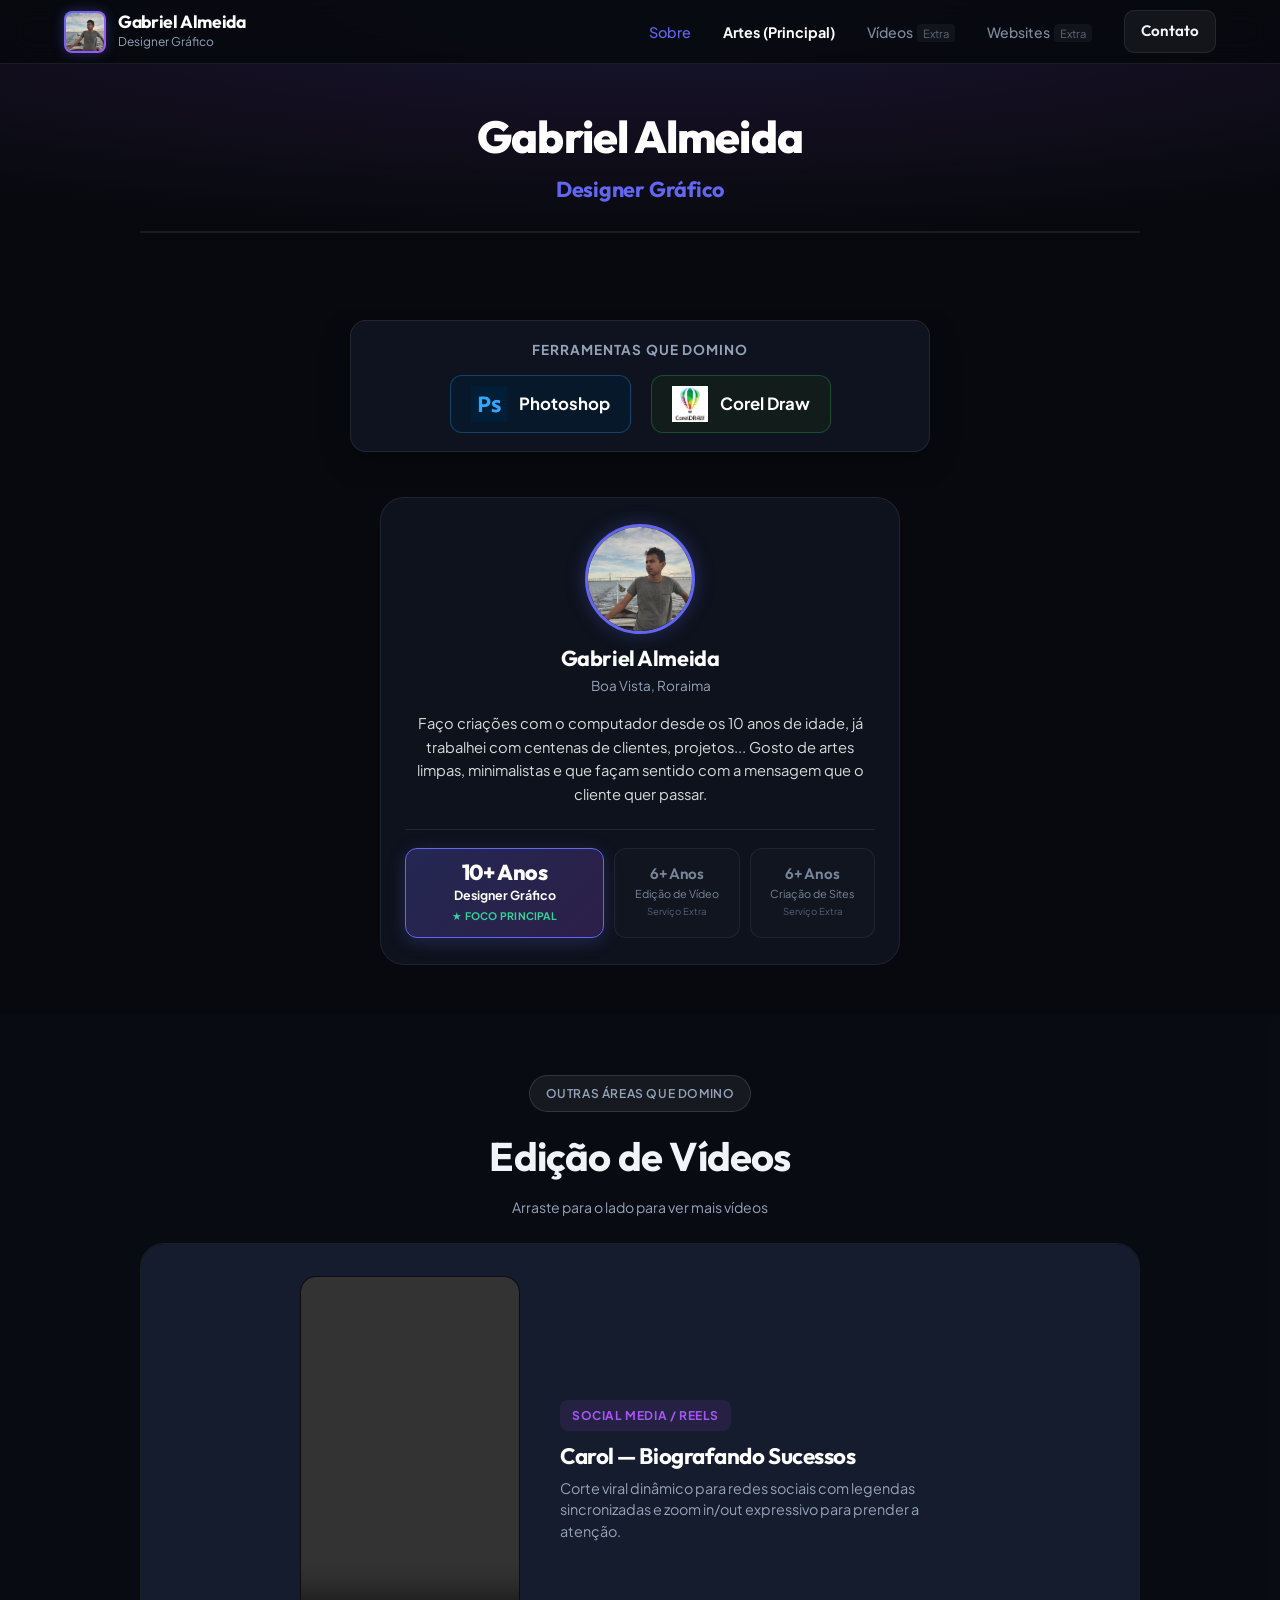
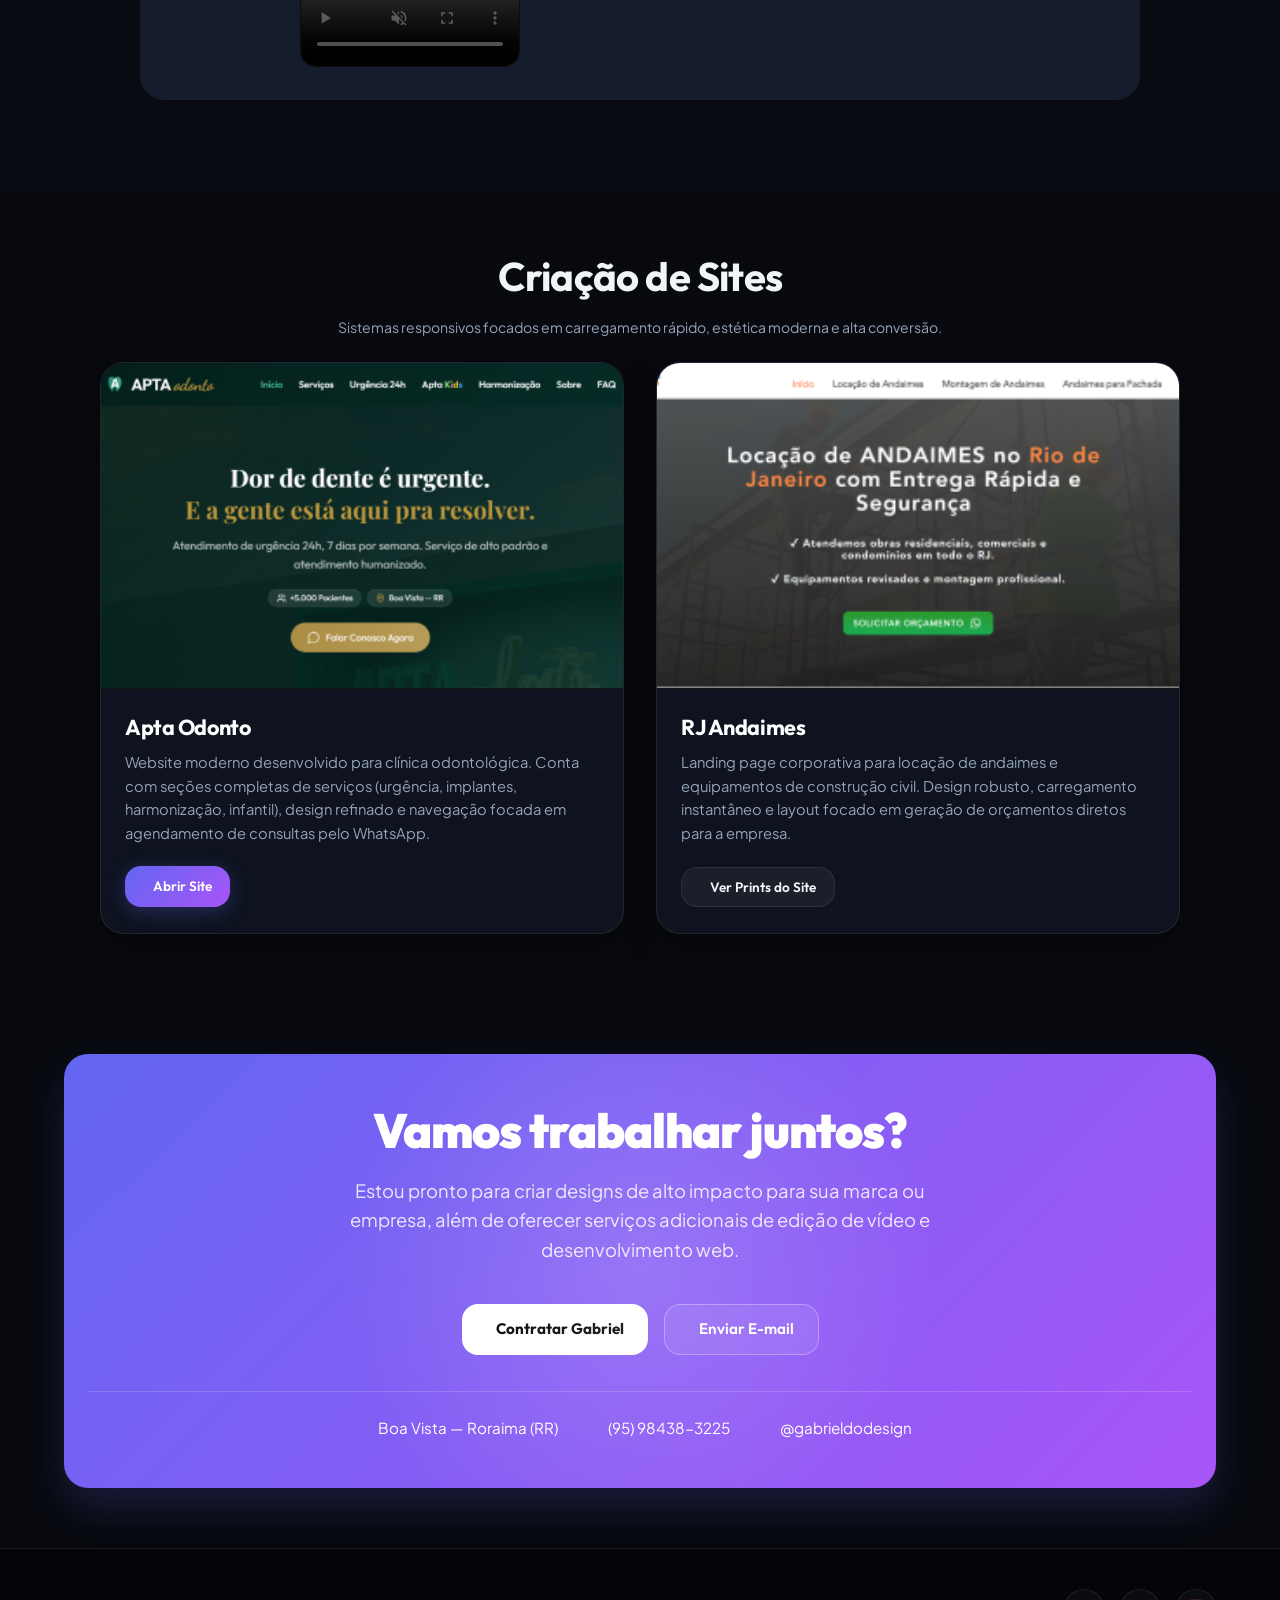
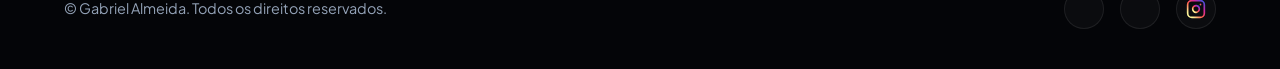
==== social-media/index.html @ 68446a7f "Atualizacao completa do portfolio Gabriel Almeida" ====
<!DOCTYPE html>
<html lang="pt-BR">

<head>
    <meta charset="UTF-8">
    <meta name="viewport" content="width=device-width, initial-scale=1.0, maximum-scale=5.0, user-scalable=yes">
    <title>Gabriel Almeida — Designer Gráfico | Vídeo & Web como serviços adicionais</title>

    <!-- Meta tags SEO -->
    <meta name="description"
        content="Portfólio de Gabriel Almeida — Especialista em Design Gráfico & Visual com mais de 10 anos de experiência. Criação de identidades visuais, logos, peças publicitárias e branding, além de serviços complementares em edição de vídeo e criação de sites.">

    <!-- Estilo Principal -->
    <link rel="stylesheet" href="style.css">

    <!-- Ícones Lucide -->
    <script src="https://unpkg.com/lucide@latest"></script>
</head>

<body>

    <!-- ==================== HEADER ==================== -->
    <header id="header">
        <div class="container nav-container">
            <a href="#" class="logo">
                <div class="logo-icon">
                    <img src="../gabriel_avatar.jpg" alt="Gabriel Almeida">
                </div>
                <div class="logo-text">
                    <h3>Gabriel Almeida</h3>
                    <p>Designer Gráfico</p>
                </div>
            </a>

            <ul class="nav-menu" id="navMenu">
                <li><a href="#inicio" class="nav-link active">Sobre</a></li>
                <li><a href="#design" class="nav-link" style="font-weight: 700; color: #fff;">Artes (Principal)</a></li>
                <li><a href="#videos" class="nav-link" style="opacity: 0.85; font-size: 0.88rem;">Vídeos <span
                            style="font-size: 0.7rem; opacity: 0.7; font-weight: 400; padding: 2px 6px; background: rgba(255,255,255,0.08); border-radius: 4px; margin-left: 2px;">Extra</span></a>
                </li>
                <li><a href="#web" class="nav-link" style="opacity: 0.85; font-size: 0.88rem;">Websites <span
                            style="font-size: 0.7rem; opacity: 0.7; font-weight: 400; padding: 2px 6px; background: rgba(255,255,255,0.08); border-radius: 4px; margin-left: 2px;">Extra</span></a>
                </li>
                <li><a href="#contato" class="btn btn-secondary"
                        style="padding: 8px 16px; border-radius: 10px;">Contato</a></li>
            </ul>

            <button class="mobile-toggle" id="mobileToggle" aria-label="Abrir Menu">
                <i data-lucide="menu"></i>
            </button>
        </div>
    </header>

    <!-- ==================== BLOCO COMBINADO: INTRO + ARTES COM DEGRADÊ CONTÍNUO ==================== -->
    <div class="hero-artes-combined">
        <!-- BLOCO 1: INTRO / SOBRE GABRIEL -->
        <section class="hero-intro" id="inicio" style="padding: 110px 0 15px;">
            <div class="container" style="max-width: 900px; text-align: center; margin: 0 auto;">
                <h1 class="hero-main-title">Gabriel Almeida</h1>
                <p class="hero-main-subtitle">
                    Designer Gráfico
                </p>
            </div>
        </section>

        <!-- BLOCO 2: DESIGNS (CARROSSEL DE ARTES) -->
        <section class="design-section" id="design" style="padding: 10px 0 45px; background: transparent;">
            <div class="container">
                <div class="carousel-outer">
                    <div class="carousel-viewport">
                        <div class="carousel-track" id="designTrack">

                            <!-- Cards gerados via JS dinamicamente no final para melhor organização -->

                        </div>
                    </div>

                    <div class="carousel-dots" id="designDots"></div>
                </div>
            </div>
        </section>
    </div>

    <!-- ==================== BLOCO FERRAMENTAS QUE DOMINO ==================== -->
    <section class="tools-section" style="padding: 10px 0 35px;">
        <div class="container">
            <div
                style="background: var(--bg-surface); border: 1px solid var(--border-color); border-radius: var(--radius-md); padding: 18px 24px; text-align: center; max-width: 580px; margin: 0 auto; box-shadow: 0 10px 30px rgba(0, 0, 0, 0.25);">
                <p
                    style="font-size: 0.85rem; text-transform: uppercase; letter-spacing: 0.08em; color: var(--text-muted); font-weight: 700; margin-bottom: 14px;">
                    Ferramentas que domino
                </p>
                <div style="display: flex; justify-content: center; align-items: center; gap: 20px; flex-wrap: wrap;">

                    <!-- Photoshop -->
                    <div
                        style="display: flex; align-items: center; gap: 12px; background: rgba(0, 30, 54, 0.5); border: 1px solid rgba(49, 168, 255, 0.3); border-radius: 12px; padding: 10px 20px;">
                        <img src="../imagens/photoshop.png" alt="Photoshop"
                            style="width: 36px; height: 36px; object-fit: contain;">
                        <span style="font-size: 1.05rem; color: #fff; font-weight: 700;">Photoshop</span>
                    </div>

                    <!-- Corel Draw -->
                    <div
                        style="display: flex; align-items: center; gap: 12px; background: rgba(21, 39, 24, 0.5); border: 1px solid rgba(34, 197, 94, 0.3); border-radius: 12px; padding: 10px 20px;">
                        <img src="../imagens/corel.png" alt="Corel Draw"
                            style="width: 36px; height: 36px; object-fit: contain;">
                        <span style="font-size: 1.05rem; color: #fff; font-weight: 700;">Corel Draw</span>
                    </div>

                </div>
            </div>
        </div>
    </section>

    <!-- ==================== BLOCO 3: FOTO MINHA + BADGES ==================== -->
    <section class="profile-card-section" style="padding: 10px 0 50px;">
        <div class="container" style="display: flex; justify-content: center;">
            <div class="hero-card" style="padding: 26px 24px; max-width: 520px; width: 100%; text-align: center;">
                <div class="hero-card-img"
                    style="width: 110px; height: 110px; border-radius: 50%; border: 3px solid var(--accent-primary); margin: 0 auto 12px; overflow: hidden; box-shadow: 0 0 20px rgba(99, 102, 241, 0.3);">
                    <img src="../gabriel_avatar.jpg" alt="Gabriel Almeida"
                        style="width: 100%; height: 100%; object-fit: cover;">
                </div>
                <h3 style="font-size: 1.35rem; margin-bottom: 2px; color: #fff;">Gabriel Almeida</h3>
                <p
                    style="font-size: 0.85rem; color: var(--text-muted); margin-bottom: 16px; display: inline-flex; align-items: center; justify-content: center; gap: 6px;">
                    <i data-lucide="map-pin" style="width: 15px; height: 15px; color: var(--accent-primary);"></i>
                    Boa Vista, Roraima
                </p>

                <p
                    style="font-size: 0.92rem; color: rgba(255, 255, 255, 0.85); line-height: 1.6; margin: 0 auto 22px; max-width: 450px; text-align: center;">
                    Faço criações com o computador desde os 10 anos de idade, já trabalhei com centenas de clientes,
                    projetos... Gosto de artes limpas, minimalistas e que façam sentido com a mensagem que o cliente
                    quer passar.
                </p>

                <!-- Cards de estatísticas com hierarquia clara -->
                <div class="hero-stats"
                    style="padding-top: 18px; border-top: 1px solid var(--border-color); display: grid; grid-template-columns: 1.35fr 0.85fr 0.85fr; gap: 10px; align-items: stretch; text-align: center;">
                    <!-- Card 1: Destaque Principal -->
                    <div class="stat-item stat-featured"
                        style="background: linear-gradient(135deg, rgba(99, 102, 241, 0.25) 0%, rgba(168, 85, 247, 0.2) 100%); border: 1.5px solid var(--accent-primary); border-radius: 12px; padding: 12px 6px; box-shadow: 0 4px 18px rgba(99, 102, 241, 0.25); display: flex; flex-direction: column; justify-content: center;">
                        <h4 style="font-size: 1.35rem; color: #fff; font-weight: 800; line-height: 1.1;">10+ Anos</h4>
                        <p style="font-size: 0.78rem; color: #fff; font-weight: 700; margin: 2px 0;">Designer Gráfico
                        </p>
                        <span style="font-size: 0.65rem; color: #34d399; font-weight: 700; letter-spacing: 0.02em;">★
                            FOCO PRINCIPAL</span>
                    </div>

                    <!-- Card 2: Secundário / Extra -->
                    <div class="stat-item"
                        style="background: rgba(255, 255, 255, 0.02); border: 1px solid var(--border-color); border-radius: 12px; padding: 10px 4px; opacity: 0.8; display: flex; flex-direction: column; justify-content: center;">
                        <h4 style="font-size: 0.95rem; color: var(--text-muted); font-weight: 600; line-height: 1.1;">6+
                            Anos</h4>
                        <p style="font-size: 0.68rem; color: var(--text-muted); margin: 2px 0;">Edição de Vídeo</p>
                        <span style="font-size: 0.6rem; color: var(--text-dark); display: block;">Serviço Extra</span>
                    </div>

                    <!-- Card 3: Secundário / Extra -->
                    <div class="stat-item"
                        style="background: rgba(255, 255, 255, 0.02); border: 1px solid var(--border-color); border-radius: 12px; padding: 10px 4px; opacity: 0.8; display: flex; flex-direction: column; justify-content: center;">
                        <h4 style="font-size: 0.95rem; color: var(--text-muted); font-weight: 600; line-height: 1.1;">6+
                            Anos</h4>
                        <p style="font-size: 0.68rem; color: var(--text-muted); margin: 2px 0;">Criação de Sites</p>
                        <span style="font-size: 0.6rem; color: var(--text-dark); display: block;">Serviço Extra</span>
                    </div>
                </div>
            </div>
        </div>
    </section>

    <!-- ==================== PORTFOLIO: VIDEOS ==================== -->
    <section class="videos-section" id="videos">
        <div class="container">
            <div class="section-header" style="margin-bottom: 24px;">
                <div class="badge"
                    style="background: rgba(255,255,255,0.06); color: var(--text-muted); border-color: rgba(255,255,255,0.12);">
                    Outras áreas que domino
                </div>
                <h2>Edição de Vídeos</h2>
                <p style="font-size: 0.88rem; color: var(--text-muted);">
                    Arraste para o lado para ver mais vídeos
                </p>
            </div>

            <div class="carousel-outer">
                <div class="carousel-viewport">
                    <div class="carousel-track" id="videoTrack">

                        <!-- Slide 1 -->
                        <div class="video-slide">
                            <div class="video-wrapper portrait">
                                <video src="../videos/biografandosucessos Carol.mp4" controls preload="metadata" muted
                                    playsinline></video>
                            </div>
                            <div class="video-info-panel">
                                <span class="video-tag">Social Media / Reels</span>
                                <h3>Carol — Biografando Sucessos</h3>
                                <p>Corte viral dinâmico para redes sociais com legendas sincronizadas e zoom in/out
                                    expressivo para prender a atenção.</p>
                            </div>
                        </div>

                        <!-- Slide 2 -->
                        <div class="video-slide">
                            <div class="video-wrapper portrait">
                                <video src="../videos/Comunidade Violao Depois dos 40.mp4" controls preload="none"
                                    muted playsinline></video>
                            </div>
                            <div class="video-info-panel">
                                <span class="video-tag">Comunidade / Reels</span>
                                <h3>Comunidade Violão Depois dos 40</h3>
                                <p>A edição aqui é focada na mensagem direta sem enrolação, tela dividida com foco que
                                    tem a ver com o tema, legenda para prender a atenção (aliás, essa é a minha
                                    comunidade de violão!).</p>
                            </div>
                        </div>

                        <!-- Slide 3 -->
                        <div class="video-slide">
                            <div class="video-wrapper portrait">
                                <video src="../videos/Zen Shiasu.mp4" controls preload="none" muted
                                    playsinline></video>
                            </div>
                            <div class="video-info-panel">
                                <span class="video-tag">Comercial / Saúde</span>
                                <h3>Zen Shiatsu</h3>
                                <p>Edição elegante e fluida que transmite paz e profissionalismo, com color grading
                                    sutil e trilha sonora relaxante perfeitamente sincronizada.</p>
                            </div>
                        </div>

                        <!-- Slide 4 -->
                        <div class="video-slide">
                            <div class="video-wrapper portrait">
                                <video src="../videos/VD 40.mp4" controls preload="none" muted playsinline></video>
                            </div>
                            <div class="video-info-panel">
                                <span class="video-tag">Marketing / Anúncio</span>
                                <h3>VD 40 — Anúncio</h3>
                                <p>Vídeo de anúncio de produto, inserções de imagens de apoio, motion e roteiro adaptado
                                    para público-alvo específico</p>
                            </div>
                        </div>

                        <!-- Slide 5 -->
                        <div class="video-slide">
                            <div class="video-wrapper portrait">
                                <video src="../videos/biografandosucessos 2 Enuzia.mp4" controls preload="none" muted
                                    playsinline></video>
                            </div>
                            <div class="video-info-panel">
                                <span class="video-tag">Redes Sociais</span>
                                <h3>Enuzia — Biografando Sucessos</h3>
                                <p>Criação de ganchos iniciais fortes (hooks), legendas e efeitos sonoros para maior
                                    retenção.</p>
                            </div>
                        </div>

                        <!-- Slide 6 -->
                        <div class="video-slide">
                            <div class="video-wrapper">
                                <video src="../videos/App Cursa Vídeo.mp4" controls preload="none" muted
                                    playsinline></video>
                            </div>
                            <div class="video-info-panel">
                                <span class="video-tag">Tecnologia / App</span>
                                <h3>App Cursa</h3>
                                <p>Vídeo de demonstração de app no formato 16:9, com simulações de uso reais na tela,
                                    cortes focados nos benefícios do produto e ritmo educacional animado.</p>
                            </div>
                        </div>

                        <!-- Slide 7 (Formato vertical "em pé") -->
                        <div class="video-slide">
                            <div class="video-wrapper portrait">
                                <video src="../videos/Corretora no Texas.mp4" controls preload="none" muted
                                    playsinline></video>
                            </div>
                            <div class="video-info-panel">
                                <span class="video-tag">Institucional / Imobiliário</span>
                                <h3>Corretora no Texas</h3>
                                <p>Vídeo comercial em formato vertical para redes sociais e captação de clientes no
                                    setor imobiliário internacional.</p>
                            </div>
                        </div>

                        <!-- Slide 8 (Vídeo Embedado do YouTube) -->
                        <div class="video-slide">
                            <div class="video-wrapper"
                                style="border-radius: var(--radius-md); overflow: hidden; background: #000;">
                                <iframe width="100%" height="100%"
                                    src="https://www.youtube.com/embed/pal9KxZllgM?start=14"
                                    title="Vídeo do Portfólio — YouTube" frameborder="0"
                                    allow="accelerometer; autoplay; clipboard-write; encrypted-media; gyroscope; picture-in-picture; web-share"
                                    allowfullscreen
                                    style="border:none; width:100%; height:100%; display:block;"></iframe>
                            </div>
                            <div class="video-info-panel">
                                <span class="video-tag"
                                    style="background: rgba(239, 68, 68, 0.15); color: #ef4444;">YouTube / Produção
                                    Audiovisual</span>
                                <h3>Vídeo Institucional / Comercial</h3>
                                <p>Produção e edição em formato 16:9 para YouTube, com cortes ritmados, tratamento de
                                    áudio e elementos gráficos integrados.</p>
                            </div>
                        </div>

                    </div>
                </div>

                <div class="carousel-dots" id="videoDots"></div>
            </div>
        </div>
    </section>

    <!-- ==================== PORTFOLIO: WEBSITES (SERVIÇO COMPLEMENTAR) ==================== -->
    <section class="web-section" id="web">
        <div class="container">
            <div class="section-header" style="margin-bottom: 24px;">
                <h2>Criação de Sites</h2>
                <p style="font-size: 0.88rem; color: var(--text-muted);">
                    Sistemas responsivos focados em carregamento rápido, estética moderna e alta conversão.
                </p>
            </div>

            <div class="web-grid">
                <!-- Apta Odonto -->
                <div class="web-card">
                    <div class="web-thumb">
                        <img src="../imagens/a.png" alt="Website Apta Odonto">
                    </div>
                    <div class="web-info">
                        <h3>Apta Odonto</h3>
                        <p>Website moderno desenvolvido para clínica odontológica. Conta com seções completas de
                            serviços (urgência, implantes, harmonização, infantil), design refinado e navegação focada
                            em agendamento de consultas pelo WhatsApp.</p>
                        <div class="web-actions">
                            <a href="../site apta odonto/index.html" class="btn btn-primary" target="_blank"
                                style="padding: 10px 18px; font-size: 0.85rem;">
                                <i data-lucide="external-link"></i> Abrir Site
                            </a>
                        </div>
                    </div>
                </div>

                <!-- RJ Andaimes -->
                <div class="web-card">
                    <div class="web-thumb">
                        <img src="../imagens/rj.png" alt="Website RJ Andaimes">
                    </div>
                    <div class="web-info">
                        <h3>RJ Andaimes</h3>
                        <p>Landing page corporativa para locação de andaimes e equipamentos de construção civil. Design
                            robusto, carregamento instantâneo e layout focado em geração de orçamentos diretos para a
                            empresa.</p>
                        <div class="web-actions">
                            <button class="btn btn-secondary" onclick="openRjLightbox()"
                                style="padding: 10px 18px; font-size: 0.85rem;">
                                <i data-lucide="image"></i> Ver Prints do Site
                            </button>
                        </div>
                    </div>
                </div>
            </div>
        </div>
    </section>

    <!-- ==================== CONTACT ==================== -->
    <section class="contact" id="contato">
        <div class="container">
            <div class="contact-card">
                <div class="contact-glow"></div>
                <h2>Vamos trabalhar juntos?</h2>
                <p>Estou pronto para criar designs de alto impacto para sua marca ou empresa, além de oferecer serviços
                    adicionais de edição de vídeo e desenvolvimento web.</p>

                <div class="contact-actions">
                    <a href="https://wa.me/5595984383225?text=Olá%20Gabriel,%20vi%20seu%20portfólio%20e%20gostaria%20de%20um%20orçamento."
                        target="_blank" class="btn btn-white btn-whatsapp" style="padding: 12px 24px;">
                        <i data-lucide="send"></i> Contratar Gabriel
                    </a>
                    <a href="mailto:suportegabriel7@gmail.com" class="btn btn-outline-white"
                        style="padding: 12px 24px;">
                        <i data-lucide="mail"></i> Enviar E-mail
                    </a>
                </div>

                <div class="contact-details" style="margin-top: 36px; padding-top: 24px;">
                    <div class="contact-detail-item">
                        <i data-lucide="map-pin"></i> Boa Vista — Roraima (RR)
                    </div>
                    <div class="contact-detail-item">
                        <i data-lucide="phone-call"></i> (95) 98438-3225
                    </div>
                    <div class="contact-detail-item">
                        <i data-lucide="instagram"></i> @gabrieldodesign
                    </div>
                </div>
            </div>
        </div>
    </section>

    <!-- ==================== FOOTER ==================== -->
    <footer>
        <div class="container footer-container">
            <p>&copy; <span id="year"></span> Gabriel Almeida. Todos os direitos reservados.</p>
            <div class="footer-socials">
                <a href="https://wa.me/5595984383225" target="_blank" aria-label="WhatsApp"><i
                        data-lucide="phone"></i></a>
                <a href="mailto:suportegabriel7@gmail.com" aria-label="E-mail"><i data-lucide="mail"></i></a>
                <a href="https://instagram.com/gabrieldodesign" target="_blank" aria-label="Instagram"
                    class="footer-social-ig" title="Instagram @gabrieldodesign">
                    <svg width="20" height="20" viewBox="0 0 24 24" fill="none" xmlns="http://www.w3.org/2000/svg">
                        <defs>
                            <linearGradient id="igFooterGrad" x1="0%" y1="100%" x2="100%" y2="0%">
                                <stop offset="0%" stop-color="#fdf497" />
                                <stop offset="15%" stop-color="#fdf497" />
                                <stop offset="45%" stop-color="#fd5949" />
                                <stop offset="70%" stop-color="#d6249f" />
                                <stop offset="100%" stop-color="#285AEB" />
                            </linearGradient>
                        </defs>
                        <rect x="2" y="2" width="20" height="20" rx="5" ry="5" stroke="url(#igFooterGrad)"
                            stroke-width="2" stroke-linecap="round" stroke-linejoin="round" />
                        <path d="M16 11.37A4 4 0 1 1 12.63 8 4 4 0 0 1 16 11.37z" stroke="url(#igFooterGrad)"
                            stroke-width="2" stroke-linecap="round" stroke-linejoin="round" />
                        <circle cx="17.5" cy="6.5" r="1" fill="url(#igFooterGrad)" />
                    </svg>
                </a>
            </div>
        </div>
    </footer>

    <!-- ==================== LIGHTBOX / MODALS ==================== -->

    <!-- Lightbox de Design Gráfico & Prints de Sites -->
    <div class="modal-overlay" id="designLightbox">
        <button class="modal-close-btn" onclick="closeLightbox()"><i data-lucide="x"></i></button>
        <div class="lightbox-main-container">
            <div class="lightbox-view-area" id="lightboxViewArea">
                <div class="lightbox-image-wrapper" id="lightboxImageWrapper">
                    <img src="" id="lightboxImg" alt="Design ampliado">
                </div>
            </div>

            <div class="lightbox-meta">
                <h3 id="lightboxTitle">Título</h3>
                <p class="lightbox-desc" id="lightboxDesc">Descrição do projeto</p>
            </div>

            <!-- Bolinhas indicadoras no Lightbox (abaixo do bloco explicativo) -->
            <div class="carousel-dots lightbox-dots" id="lightboxDots" style="margin-top: 14px; min-height: 10px;">
            </div>
        </div>
    </div>

    <!-- ==================== SCRIPTS ==================== -->
    <script>
        // Projetos de Design Gráfico Agrupados (Reordenados conforme solicitação)
        const projects = [
            // 1. LOGOS NO INÍCIO
            {
                title: "Criação de Logotipo — Aura Divina",
                tag: "Branding / Logotipos",
                desc: "Logo minimalista desenhado com formas suaves de borboleta e tipografia refinada para e-commerce de moda feminina.",
                images: ["../imagens/2026-03-12_21-05-10_UTC.jpg"]
            },
            {
                title: "Criação de Logotipo — MR Formaturas",
                tag: "Branding / Logotipos",
                desc: "Identidade visual corporativa elegante combinando elementos dourados, chapéu de formatura e louros da vitória.",
                images: ["../imagens/2026-03-12_20-32-26_UTC.jpg"]
            },
            {
                title: "Criação de Logotipo — Doce Açaí",
                tag: "Branding / Logotipos",
                desc: "Design divertido de logotipo criado para uma gelateria gourmet com traços coloridos e visual atraente.",
                images: ["../imagens/2026-02-28_21-00-31_UTC.jpg"]
            },
            {
                title: "Identidade Visual — Aluno Ouro 2025",
                tag: "Branding / Eventos",
                desc: "Marca oficial e selo tridimensional dourado desenvolvidos para premiação escolar anual.",
                images: ["../imagens/2026-02-28_20-59-21_UTC.jpg"]
            },

            // 2. CAMPANHA CARROSSEL COMO SEGUNDO
            {
                title: "Campanha de Carrossel — Regina 300",
                tag: "Marketing Político / Feed",
                desc: "Design de carrossel informativo criado para redes sociais na campanha para o Senado da candidata Regina 300.",
                images: [
                    "../imagens/2026-08-17_13-21-26_UTC_10.jpg",
                    "../imagens/2026-08-17_13-21-26_UTC_3.jpg",
                    "../imagens/2026-08-17_13-21-26_UTC_7.jpg"
                ]
            },

            // 3. DIVULGAÇÃO DO PODCAST
            {
                title: "Divulgação de Podcast — Roberta Acioly",
                tag: "Marketing Político / Story",
                desc: "Design de Story em formato vertical (9:16) desenvolvido para a divulgação do Podcast Orgulho de ser UERR com a participação da senadora Roberta Acioly.",
                images: ["../imagens/capa podcast UERR story  (4).png"]
            },

            // 4. CAPAS REELS
            {
                title: "Identidade de Conteúdo — Reels Cecília",
                tag: "Social Media / Reels",
                desc: "Coleção de capas minimalistas e refinadas para vídeos de Reels da Cecília, apresentando alta consistência visual, tipografia expressiva e contraste tonal.",
                images: [
                    "../imagens/[2] Capas Cecília Reels [GABRIEL].png",
                    "../imagens/[2] Capas Cecília Reels [GABRIEL] (1).png",
                    "../imagens/[2] Capas Cecília Reels [GABRIEL] (2).png",
                    "../imagens/[2] Capas Cecília Reels [GABRIEL] (6).png",
                    "../imagens/[2] Capas Cecília Reels [GABRIEL] (7).png",
                    "../imagens/capa cec 4.png",
                    "../imagens/capa cec 6.png",
                    "../imagens/capa cec 11.png"
                ]
            },

            // DEMAIS PROJETOS
            {
                title: "Figurinhas de WhatsApp — Regina 300",
                tag: "Marketing Político / WhatsApp",
                desc: "Conjunto de figurinhas (stickers) personalizadas e expressivas criadas para compartilhamento viral em grupos de WhatsApp na campanha para o Senado.",
                images: ["../imagens/1.png"]
            },
            {
                title: "Campanha Conceitual — Roberta Acioly",
                tag: "Marketing Político / Feed",
                desc: "Post institucional para feed de redes sociais ('Minha missão é cuidar das pessoas') criado para a campanha da parlamentar Roberta Acioly.",
                images: ["../imagens/sofa6 copy.png"]
            },
            {
                title: "Mega Banner Eleitoral — Roberta Acioly",
                tag: "Marketing Político / OOH",
                desc: "Design de banner impresso de grande formato para campanhas eleitorais urbanas com foco em alta definição e legibilidade.",
                images: ["../imagens/mega banner copy.png"]
            },
            {
                title: "Retoque de Retratos e Tratamento de Pele",
                tag: "Photoshop / Pós-Produção",
                desc: "Trabalho detalhado de tratamento de imagem, luz, remoção de imperfeições da pele e pós-produção avançada em retratos corporativos no Photoshop.",
                images: [
                    "../imagens/2026-08-27_15-47-47_UTC.jpg",
                    "../imagens/2026-08-08_20-27-50_UTC.jpg",
                    "../imagens/2026-03-12_21-07-33_UTC_1.jpg",
                    "../imagens/2026-03-12_21-07-33_UTC_2.jpg"
                ]
            },
            {
                title: "Mockups de Estampas — VA Camiseteria",
                tag: "Modelagem / Vestuário",
                desc: "Apresentação e simulação tridimensional realista de designs de camisetas prontas para produção física.",
                images: ["../imagens/2026-02-28_20-58-09_UTC.jpg"]
            },
            {
                title: "Capa de Carrossel de Instagram — Jaque Torres",
                tag: "Social Media / Infoprodutos",
                desc: "Design promocional e capa conceitual para carrossel de dicas de vendas de roupas online.",
                images: ["../imagens/2026-02-28_20-13-40_UTC.jpg"]
            }
        ];

        // Inicializar Ícones Lucide
        lucide.createIcons();

        // Ano dinâmico no footer
        document.getElementById('year').textContent = new Date().getFullYear();

        // Rolagem do Header e links ativos
        window.addEventListener('scroll', () => {
            const header = document.getElementById('header');
            if (window.scrollY > 50) {
                header.classList.add('scrolled');
            } else {
                header.classList.remove('scrolled');
            }

            const sections = document.querySelectorAll('section');
            const navLinks = document.querySelectorAll('.nav-link');
            let currentActive = 'inicio';

            sections.forEach(sec => {
                const top = sec.offsetTop - 100;
                const height = sec.offsetHeight;
                if (window.scrollY >= top && window.scrollY < top + height) {
                    currentActive = sec.getAttribute('id');
                }
            });

            navLinks.forEach(link => {
                link.classList.remove('active');
                if (link.getAttribute('href') === `#${currentActive}`) {
                    link.classList.add('active');
                }
            });
        });

        // Menu de Navegação Mobile
        const mobileToggle = document.getElementById('mobileToggle');
        const navMenu = document.getElementById('navMenu');

        mobileToggle.addEventListener('click', () => {
            navMenu.classList.toggle('active');
            const icon = mobileToggle.querySelector('i');
            if (navMenu.classList.contains('active')) {
                icon.setAttribute('data-lucide', 'x');
            } else {
                icon.setAttribute('data-lucide', 'menu');
            }
            lucide.createIcons();
        });

        // Fecha menu ao clicar em link
        document.querySelectorAll('.nav-link').forEach(link => {
            link.addEventListener('click', () => {
                navMenu.classList.remove('active');
                mobileToggle.querySelector('i').setAttribute('data-lucide', 'menu');
                lucide.createIcons();
            });
        });

        // ============================================
        // POPULAR E RENDERIZAR CARROSSEL DE ARTES
        // ============================================
        const designTrack = document.getElementById('designTrack');

        projects.forEach((proj, idx) => {
            const slide = document.createElement('div');
            slide.className = 'design-slide';

            // Badge indicador de carroséis com múltiplas fotos
            const isCarousel = proj.images.length > 1;
            const carouselBadge = isCarousel
                ? `<span style="position:absolute; top:12px; right:12px; z-index:5; background:rgba(7,9,14,0.85); padding:4px 8px; border-radius:12px; font-size:0.75rem; border:1px solid rgba(255,255,255,0.1); color:#fff; display:flex; align-items:center; gap:4px;"><i data-lucide="layers" style="width:12px; height:12px;"></i> 1/${proj.images.length}</span>`
                : '';

            slide.innerHTML = `
                <div class="design-card" onclick="openProjectLightbox(${idx})">
                    <div class="design-img-wrapper" style="position:relative;">
                        ${carouselBadge}
                        <img src="${proj.images[0]}" alt="${proj.title}" loading="lazy" decoding="async">
                    </div>
                    <div class="design-card-info">
                        <span class="design-card-tag">${proj.tag}</span>
                        <h4>${proj.title}</h4>
                    </div>
                </div>
            `;
            designTrack.appendChild(slide);
        });
        lucide.createIcons();

        // ============================================
        // LOGICA DO CARROSSEL DE ARTES
        // ============================================
        const designPrev = document.getElementById('designPrev');
        const designNext = document.getElementById('designNext');
        const designDotsContainer = document.getElementById('designDots');
        const designSlides = document.querySelectorAll('.design-slide');

        let activeDesignIndex = 0;
        const totalDesigns = designSlides.length;

        function getVisibleDesignsCount() {
            if (window.innerWidth <= 640) return 1;
            if (window.innerWidth <= 1024) return 2;
            return 3;
        }

        function buildDesignDots() {
            designDotsContainer.innerHTML = '';
            const visible = getVisibleDesignsCount();
            const numDots = Math.max(1, totalDesigns - visible + 1);
            for (let i = 0; i < numDots; i++) {
                const dot = document.createElement('button');
                dot.className = `dot ${i === activeDesignIndex ? 'active' : ''}`;
                dot.addEventListener('click', () => {
                    activeDesignIndex = i;
                    updateDesignCarouselState();
                });
                designDotsContainer.appendChild(dot);
            }
        }

        function updateDesignCarouselState() {
            const visible = getVisibleDesignsCount();
            const maxIdx = Math.max(0, totalDesigns - visible);
            if (activeDesignIndex > maxIdx) {
                activeDesignIndex = maxIdx;
            }
            if (activeDesignIndex < 0) activeDesignIndex = 0;

            const percent = (activeDesignIndex * 100) / visible;
            designTrack.style.transform = `translateX(-${percent}%)`;

            const dots = designDotsContainer.querySelectorAll('.dot');
            dots.forEach((dot, idx) => {
                dot.classList.toggle('active', idx === activeDesignIndex);
            });
        }

        // Touch Swipe para o carrossel de designs/artes (com proteção de zoom)
        let isDesignPinching = false;
        let designTouchStartX = 0;
        let designTouchStartY = 0;
        const designViewport = designTrack.parentElement;

        designViewport.addEventListener('touchstart', (e) => {
            if (e.touches.length > 1) {
                isDesignPinching = true;
                return;
            }
            isDesignPinching = false;
            designTouchStartX = e.touches[0].clientX;
            designTouchStartY = e.touches[0].clientY;
        }, { passive: true });

        designViewport.addEventListener('touchmove', (e) => {
            if (e.touches.length > 1) {
                isDesignPinching = true;
            }
        }, { passive: true });

        designViewport.addEventListener('touchend', (e) => {
            if (isDesignPinching) {
                isDesignPinching = false;
                return;
            }
            if (e.touches.length > 0) return;

            const diffX = e.changedTouches[0].clientX - designTouchStartX;
            const diffY = e.changedTouches[0].clientY - designTouchStartY;

            if (Math.abs(diffX) > 40 && Math.abs(diffX) > Math.abs(diffY) * 1.5) {
                if (diffX < 0) {
                    activeDesignIndex++;
                } else {
                    activeDesignIndex--;
                }
                updateDesignCarouselState();
            }
        }, { passive: true });

        window.addEventListener('resize', () => {
            buildDesignDots();
            updateDesignCarouselState();
        });

        buildDesignDots();
        setTimeout(updateDesignCarouselState, 500);

        // ============================================
        // CARROSSEL DE VÍDEOS
        // ============================================
        const videoTrack = document.getElementById('videoTrack');
        const videoSlides = document.querySelectorAll('.video-slide');
        const videoDotsContainer = document.getElementById('videoDots');

        let activeVideoIndex = 0;
        const totalVideos = videoSlides.length;

        for (let i = 0; i < totalVideos; i++) {
            const dot = document.createElement('button');
            dot.className = `dot ${i === 0 ? 'active' : ''}`;
            dot.addEventListener('click', () => goToVideoSlide(i));
            videoDotsContainer.appendChild(dot);
        }

        const dots = videoDotsContainer.querySelectorAll('.dot');

        function updateVideoCarouselState() {
            videoTrack.style.transform = `translateX(-${activeVideoIndex * 100}%)`;

            videoSlides.forEach((slide, idx) => {
                const video = slide.querySelector('video');
                if (video) {
                    if (idx === activeVideoIndex) {
                        video.play().catch(() => { });
                    } else {
                        video.pause();
                        video.currentTime = 0;
                    }
                }
            });

            dots.forEach((dot, idx) => {
                dot.classList.toggle('active', idx === activeVideoIndex);
            });
        }

        function goToVideoSlide(index) {
            activeVideoIndex = (index + totalVideos) % totalVideos;
            updateVideoCarouselState();
        }

        // Touch Swipe para o carrossel de vídeos (com proteção de zoom)
        let isVideoPinching = false;
        let videoTouchStartX = 0;
        let videoTouchStartY = 0;
        const videoViewport = videoTrack.parentElement;

        videoViewport.addEventListener('touchstart', (e) => {
            if (e.touches.length > 1) {
                isVideoPinching = true;
                return;
            }
            isVideoPinching = false;
            videoTouchStartX = e.touches[0].clientX;
            videoTouchStartY = e.touches[0].clientY;
        }, { passive: true });

        videoViewport.addEventListener('touchmove', (e) => {
            if (e.touches.length > 1) {
                isVideoPinching = true;
            }
        }, { passive: true });

        videoViewport.addEventListener('touchend', (e) => {
            if (isVideoPinching) {
                isVideoPinching = false;
                return;
            }
            if (e.touches.length > 0) return;

            const diffX = e.changedTouches[0].clientX - videoTouchStartX;
            const diffY = e.changedTouches[0].clientY - videoTouchStartY;

            if (Math.abs(diffX) > 40 && Math.abs(diffX) > Math.abs(diffY) * 1.5) {
                if (diffX < 0) {
                    goToVideoSlide(activeVideoIndex + 1);
                } else {
                    goToVideoSlide(activeVideoIndex - 1);
                }
            }
        }, { passive: true });

        setTimeout(updateVideoCarouselState, 800);

        // ============================================
        // SISTEMA DE LIGHTBOX (ARTES E PRINTS DE SITES)
        // ============================================
        const designLightbox = document.getElementById('designLightbox');
        const lightboxViewArea = document.getElementById('lightboxViewArea');
        const lightboxImageWrapper = document.getElementById('lightboxImageWrapper');
        const lightboxImg = document.getElementById('lightboxImg');
        const lightboxDots = document.getElementById('lightboxDots');
        const lightboxTitle = document.getElementById('lightboxTitle');
        const lightboxDesc = document.getElementById('lightboxDesc');

        const rjWebsiteData = {
            title: "Website RJ Andaimes",
            items: [
                {
                    title: "RJ Andaimes — Desktop",
                    desc: "",
                    src: "../imagens/rjpc.png",
                    isScrollable: true,
                    maxWidth: "960px"
                },
                {
                    title: "RJ Andaimes — Mobile",
                    desc: "",
                    src: "../imagens/rjcel.jpg",
                    isScrollable: true,
                    maxWidth: "380px"
                }
            ]
        };

        let currentProjectIndex = null;
        let currentLightboxProject = null;
        let openImgIdx = 0;

        function preloadProjectImages(project) {
            if (!project) return;
            const imgs = Array.isArray(project.items) ? project.items.map(i => i.src) : project.images;
            if (imgs && imgs.length > 0) {
                imgs.forEach(src => {
                    const preloadImg = new Image();
                    preloadImg.src = src;
                });
            }
        }

        function openProjectLightbox(projIdx) {
            currentProjectIndex = projIdx;
            currentLightboxProject = projects[projIdx];
            openImgIdx = 0;
            renderLightboxState();

            const wasActive = designLightbox.classList.contains('active');
            designLightbox.classList.add('active');
            document.documentElement.classList.add('modal-open');
            document.body.classList.add('modal-open');

            if (!wasActive) {
                try {
                    history.pushState({ modalOpen: true }, '', '#projeto');
                } catch (err) { }
            }
        }

        function openRjLightbox() {
            currentProjectIndex = null;
            currentLightboxProject = rjWebsiteData;
            openImgIdx = 0;
            renderLightboxState();

            const wasActive = designLightbox.classList.contains('active');
            designLightbox.classList.add('active');
            document.documentElement.classList.add('modal-open');
            document.body.classList.add('modal-open');

            if (!wasActive) {
                try {
                    history.pushState({ modalOpen: true }, '', '#projeto');
                } catch (err) { }
            }
        }

        function renderLightboxState() {
            if (!currentLightboxProject) return;
            const project = currentLightboxProject;

            const isCustomItems = Array.isArray(project.items);
            const totalImgs = isCustomItems ? project.items.length : project.images.length;

            if (isCustomItems) {
                const currentItem = project.items[openImgIdx];
                lightboxImg.src = currentItem.src;
                lightboxTitle.textContent = currentItem.title;
                lightboxDesc.textContent = currentItem.desc || '';
                lightboxDesc.style.display = currentItem.desc ? 'block' : 'none';

                if (currentItem.isScrollable) {
                    lightboxViewArea.classList.add('scrollable-view');
                    lightboxImageWrapper.classList.add('scrollable-wrapper');
                    lightboxImageWrapper.style.maxWidth = currentItem.maxWidth || '960px';
                } else {
                    lightboxViewArea.classList.remove('scrollable-view');
                    lightboxImageWrapper.classList.remove('scrollable-wrapper');
                    lightboxImageWrapper.style.maxWidth = '';
                }
            } else {
                lightboxImg.src = project.images[openImgIdx];
                lightboxTitle.textContent = project.title;
                lightboxDesc.textContent = project.desc || '';
                lightboxDesc.style.display = project.desc ? 'block' : 'none';
                lightboxViewArea.classList.remove('scrollable-view');
                lightboxImageWrapper.classList.remove('scrollable-wrapper');
                lightboxImageWrapper.style.maxWidth = '';
            }

            // Gerar e atualizar as bolinhas indicadoras do Lightbox
            lightboxDots.innerHTML = '';
            if (totalImgs > 1) {
                lightboxDots.style.display = 'flex';
                for (let i = 0; i < totalImgs; i++) {
                    const dot = document.createElement('button');
                    dot.className = `dot ${i === openImgIdx ? 'active' : ''}`;
                    dot.addEventListener('click', () => {
                        openImgIdx = i;
                        renderLightboxState();
                    });
                    lightboxDots.appendChild(dot);
                }
            } else {
                lightboxDots.style.display = 'none';
            }

            // Pré-carregamento automático em segundo plano
            preloadProjectImages(currentLightboxProject);
            if (currentProjectIndex !== null) {
                const nextProj = projects[(currentProjectIndex + 1) % projects.length];
                preloadProjectImages(nextProj);
            }

            // Retorna o scroll para o topo a cada troca de imagem
            lightboxImageWrapper.scrollTop = 0;
        }

        // Navegação normal e fluida através das setas nativas
        function nextLightboxImage() {
            if (!currentLightboxProject) return;
            const project = currentLightboxProject;
            const total = Array.isArray(project.items) ? project.items.length : project.images.length;

            if (openImgIdx < total - 1) {
                openImgIdx++;
                renderLightboxState();
            } else {
                if (currentProjectIndex !== null) {
                    currentProjectIndex = (currentProjectIndex + 1) % projects.length;
                    currentLightboxProject = projects[currentProjectIndex];
                    openImgIdx = 0;
                    renderLightboxState();
                } else {
                    openImgIdx = 0;
                    renderLightboxState();
                }
            }
        }

        function prevLightboxImage() {
            if (!currentLightboxProject) return;
            const project = currentLightboxProject;
            const total = Array.isArray(project.items) ? project.items.length : project.images.length;

            if (openImgIdx > 0) {
                openImgIdx--;
                renderLightboxState();
            } else {
                if (currentProjectIndex !== null) {
                    currentProjectIndex = (currentProjectIndex - 1 + projects.length) % projects.length;
                    currentLightboxProject = projects[currentProjectIndex];
                    openImgIdx = currentLightboxProject.images.length - 1;
                    renderLightboxState();
                } else {
                    openImgIdx = total - 1;
                    renderLightboxState();
                }
            }
        }

        // Função interna para fechar o modal
        function closeLightboxInternal() {
            designLightbox.classList.remove('active');
            document.documentElement.classList.remove('modal-open');
            document.body.classList.remove('modal-open');
            lightboxImg.src = '';
            lightboxTitle.textContent = '';
            lightboxDesc.textContent = '';
            currentLightboxProject = null;
            currentProjectIndex = null;
            openImgIdx = 0;
        }

        // Fechar pelo botão X, clique fora ou tecla ESC
        function closeLightbox() {
            if (designLightbox.classList.contains('active')) {
                closeLightboxInternal();
                if (window.location.hash === '#projeto' || (history.state && history.state.modalOpen)) {
                    history.back();
                }
            }
        }

        // Fechar modal ao apertar o botão VOLTAR do celular / navegador
        window.addEventListener('popstate', (e) => {
            if (designLightbox.classList.contains('active')) {
                closeLightboxInternal();
            }
        });

        // Fechar ao clicar fora
        designLightbox.addEventListener('click', (e) => {
            if (e.target === designLightbox || e.target.classList.contains('lightbox-view-area') || e.target.classList.contains('lightbox-main-container')) {
                closeLightbox();
            }
        });

        // Fechar com tecla ESC e navegar com setas do teclado
        document.addEventListener('keydown', (e) => {
            if (designLightbox.classList.contains('active')) {
                if (e.key === 'Escape') closeLightbox();
                if (e.key === 'ArrowLeft') prevLightboxImage();
                if (e.key === 'ArrowRight') nextLightboxImage();
            }
        });

        // ============================================
        // NAVEGAÇÃO POR TOQUE / DESLIZE (TOUCH SWIPE) NO CELULAR COM PROTEÇÃO TOTAL DE ZOOM
        // ============================================
        let lightboxTouchId = null;
        let lightboxTouchStartX = 0;
        let lightboxTouchStartY = 0;
        let lightboxTouchStartTime = 0;
        let lightboxWasMultiTouch = false;
        let lightboxPinchCooldownUntil = 0;

        lightboxViewArea.addEventListener('touchstart', (e) => {
            // Se houver mais de 1 dedo na tela, marca multi-touch imediatamente
            if (e.touches.length > 1) {
                lightboxWasMultiTouch = true;
                lightboxTouchId = null;
                lightboxPinchCooldownUntil = Date.now() + 600;
                return;
            }

            // Se ainda estiver no cooldown de um zoom recente
            if (Date.now() < lightboxPinchCooldownUntil) {
                lightboxWasMultiTouch = true;
                return;
            }

            // Apenas 1 dedo
            lightboxWasMultiTouch = false;
            const touch = e.touches[0];
            lightboxTouchId = touch.identifier;
            lightboxTouchStartX = touch.clientX;
            lightboxTouchStartY = touch.clientY;
            lightboxTouchStartTime = Date.now();
        }, { passive: true });

        lightboxViewArea.addEventListener('touchmove', (e) => {
            if (e.touches.length > 1) {
                lightboxWasMultiTouch = true;
                lightboxTouchId = null;
                lightboxPinchCooldownUntil = Date.now() + 600;
            }
        }, { passive: true });

        lightboxViewArea.addEventListener('touchend', (e) => {
            // Se foi gesto de pinça ou se ainda estiver no cooldown de zoom, NUNCA passa foto
            if (lightboxWasMultiTouch || Date.now() < lightboxPinchCooldownUntil) {
                if (e.touches.length === 0) {
                    lightboxWasMultiTouch = false;
                }
                return;
            }

            // Se o usuário estiver com zoom ativo na tela (escala > 1.05), NUNCA passa foto
            if (window.visualViewport && window.visualViewport.scale > 1.05) {
                return;
            }

            // Se ainda restam dedos na tela, ignora
            if (e.touches.length > 0) return;

            // Encontra o mesmo dedo exato que iniciou o toque
            let matchingTouch = null;
            for (let i = 0; i < e.changedTouches.length; i++) {
                if (e.changedTouches[i].identifier === lightboxTouchId) {
                    matchingTouch = e.changedTouches[i];
                    break;
                }
            }

            if (!matchingTouch) return;

            const touchEndX = matchingTouch.clientX;
            const touchEndY = matchingTouch.clientY;
            const diffX = touchEndX - lightboxTouchStartX;
            const diffY = touchEndY - lightboxTouchStartY;
            const duration = Date.now() - lightboxTouchStartTime;

            // Só ativa se:
            // 1. Duração for rápida (entre 60ms e 550ms)
            // 2. Distância for no mínimo 55px
            // 3. For estritamente horizontal (2x maior que vertical)
            if (duration > 60 && duration < 550) {
                if (Math.abs(diffX) > 55 && Math.abs(diffX) > Math.abs(diffY) * 2.0) {
                    if (diffX < 0) {
                        nextLightboxImage();
                    } else {
                        prevLightboxImage();
                    }
                }
            }

            lightboxTouchId = null;
        }, { passive: true });
    </script>
</body>

</html>
---- social-media/style.css ----
@import url('../style.css');

/* ====================================================
   ESTILOS EXCLUSIVOS: PÁGINA SOCIAL MEDIA & COMUNIDADE
==================================================== */

/* Badge Especial de Comunidade */
.badge-community {
    background: linear-gradient(135deg, rgba(239, 68, 68, 0.18), rgba(249, 115, 22, 0.18));
    color: #f87171;
    border: 1px solid rgba(239, 68, 68, 0.35);
    box-shadow: 0 0 15px rgba(239, 68, 68, 0.15);
}

/* Seção Destaque da Comunidade de Violão */
.community-section {
    padding: 80px 0;
    position: relative;
    background: radial-gradient(circle at 50% 20%, rgba(239, 68, 68, 0.08) 0%, rgba(14, 19, 31, 0.6) 70%);
    border-top: 1px solid rgba(255, 255, 255, 0.06);
    border-bottom: 1px solid rgba(255, 255, 255, 0.06);
    overflow: hidden;
}

.community-section::before {
    content: '';
    position: absolute;
    top: -100px;
    right: 10%;
    width: 350px;
    height: 350px;
    background: radial-gradient(circle, rgba(249, 115, 22, 0.12) 0%, transparent 70%);
    border-radius: 50%;
    filter: blur(50px);
    pointer-events: none;
}

.community-card-main {
    background: var(--bg-surface);
    border: 1px solid rgba(255, 255, 255, 0.1);
    border-radius: var(--radius-xl);
    padding: 48px;
    box-shadow: 0 25px 60px rgba(0, 0, 0, 0.45);
    position: relative;
    z-index: 2;
}

.community-grid {
    display: grid;
    grid-template-columns: 1.15fr 0.85fr;
    gap: 48px;
    align-items: center;
}

.community-info h2 {
    font-size: 2.3rem;
    line-height: 1.25;
    margin-bottom: 18px;
    font-family: var(--font-heading);
    color: #fff;
}

.community-info p {
    color: var(--text-muted);
    font-size: 1.02rem;
    line-height: 1.7;
    margin-bottom: 28px;
}

.community-stats-grid {
    display: grid;
    grid-template-columns: 1fr 1fr;
    gap: 16px;
    margin-bottom: 32px;
}

.stat-box {
    background: rgba(255, 255, 255, 0.03);
    border: 1px solid rgba(255, 255, 255, 0.07);
    border-radius: var(--radius-md);
    padding: 18px 20px;
    transition: var(--transition-fast);
}

.stat-box:hover {
    background: rgba(255, 255, 255, 0.05);
    border-color: rgba(239, 68, 68, 0.3);
    transform: translateY(-2px);
}

.stat-box .stat-icon {
    display: flex;
    align-items: center;
    justify-content: center;
    width: 36px;
    height: 36px;
    border-radius: 10px;
    background: rgba(239, 68, 68, 0.15);
    color: #f87171;
    margin-bottom: 10px;
}

.stat-box .stat-number {
    font-size: 1.55rem;
    font-weight: 800;
    color: #fff;
    font-family: var(--font-heading);
    display: block;
    margin-bottom: 4px;
}

.stat-box .stat-label {
    font-size: 0.82rem;
    color: var(--text-muted);
    line-height: 1.35;
    display: block;
}

.community-highlights-list {
    list-style: none;
    display: flex;
    flex-direction: column;
    gap: 12px;
    margin-bottom: 28px;
}

.community-highlights-list li {
    display: flex;
    align-items: flex-start;
    gap: 12px;
    font-size: 0.95rem;
    color: var(--text-main);
    line-height: 1.5;
}

.community-highlights-list li i {
    color: #10b981;
    flex-shrink: 0;
    margin-top: 3px;
}

.community-media-container {
    display: flex;
    flex-direction: column;
    align-items: center;
    gap: 20px;
}

.community-video-card {
    width: 100%;
    max-width: 340px;
    background: #000;
    border-radius: var(--radius-lg);
    overflow: hidden;
    border: 2px solid rgba(255, 255, 255, 0.1);
    box-shadow: 0 20px 45px rgba(0, 0, 0, 0.6);
    aspect-ratio: 9 / 16;
    position: relative;
}

.community-video-card video {
    width: 100%;
    height: 100%;
    object-fit: cover;
    display: block;
}

.community-media-caption {
    text-align: center;
    font-size: 0.82rem;
    color: var(--text-muted);
    display: flex;
    align-items: center;
    gap: 6px;
}

/* Responsividade da Comunidade */
@media (max-width: 960px) {
    .community-card-main {
        padding: 32px 24px;
    }
    .community-grid {
        grid-template-columns: 1fr;
        gap: 36px;
    }
    .community-info h2 {
        font-size: 1.85rem;
    }
    .community-video-card {
        max-width: 280px;
    }
}

@media (max-width: 580px) {
    .community-stats-grid {
        grid-template-columns: 1fr;
    }
    .community-card-main {
        padding: 24px 18px;
    }
}
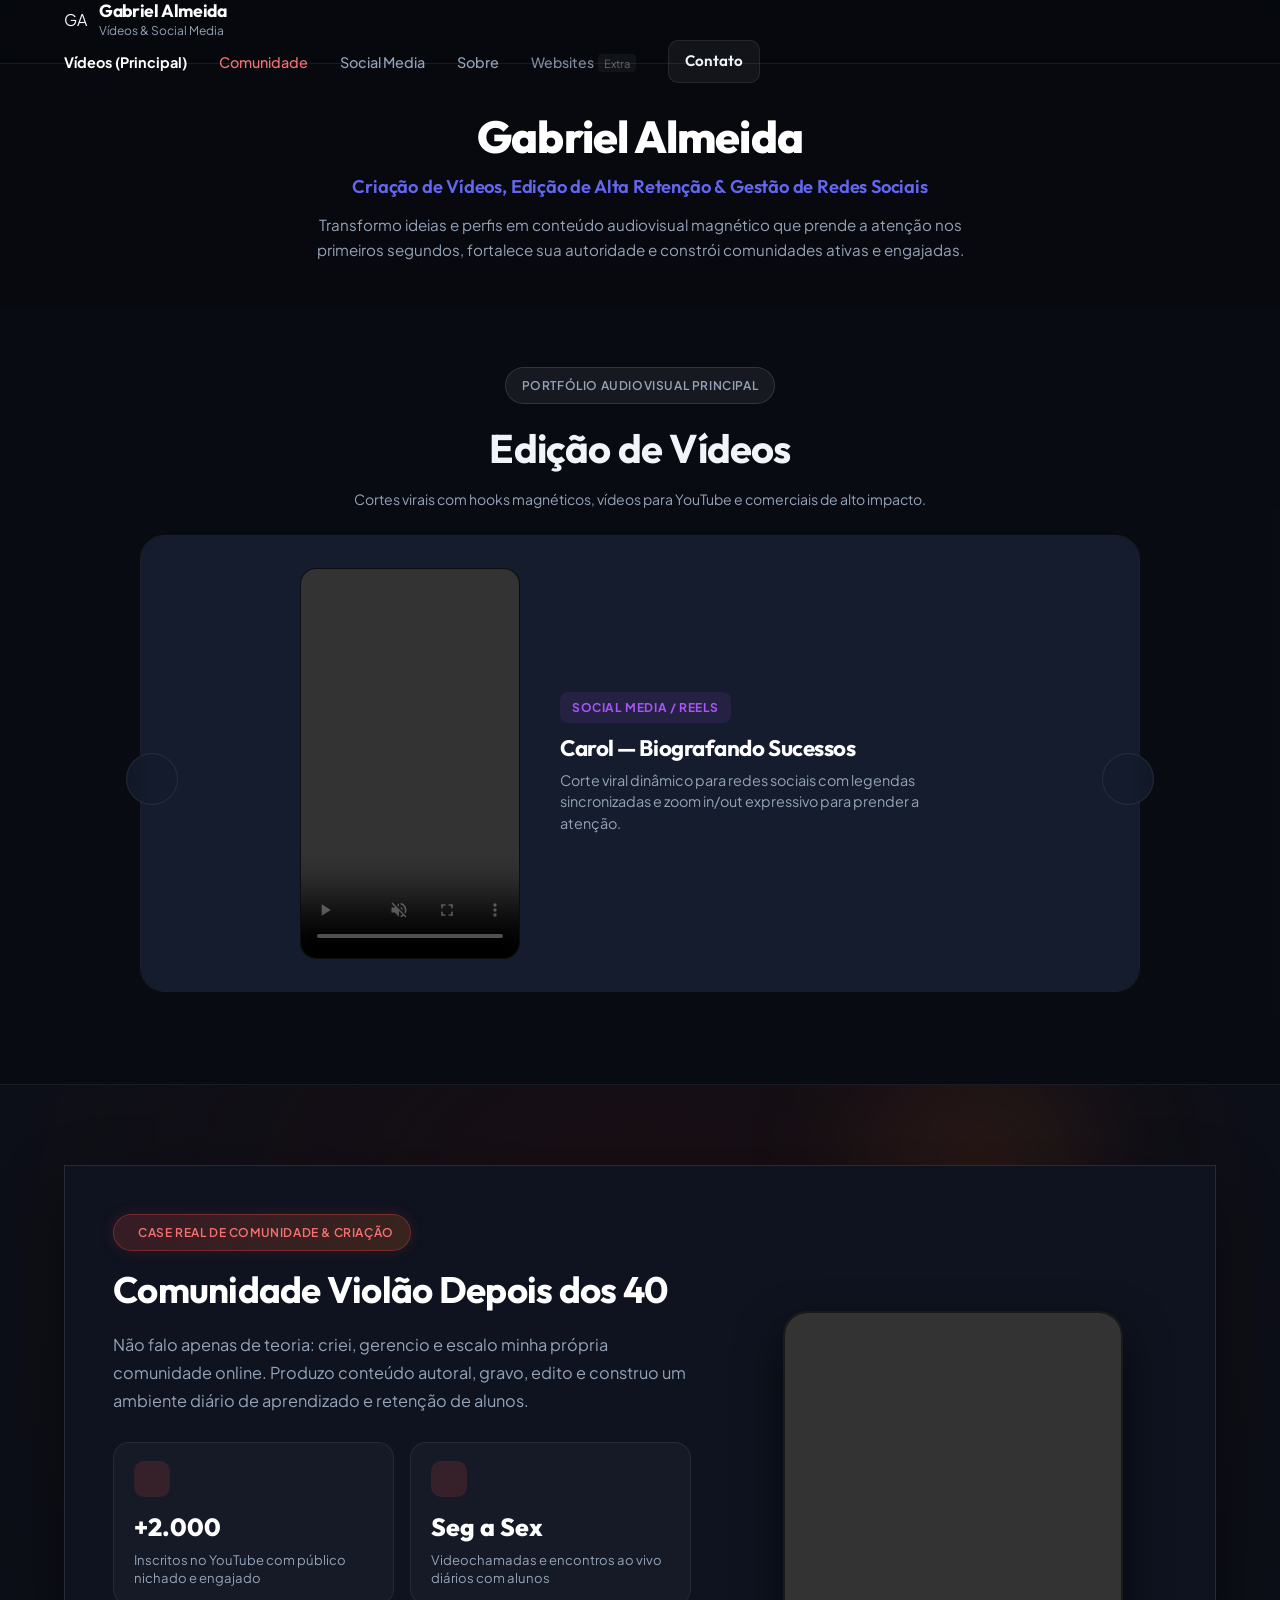
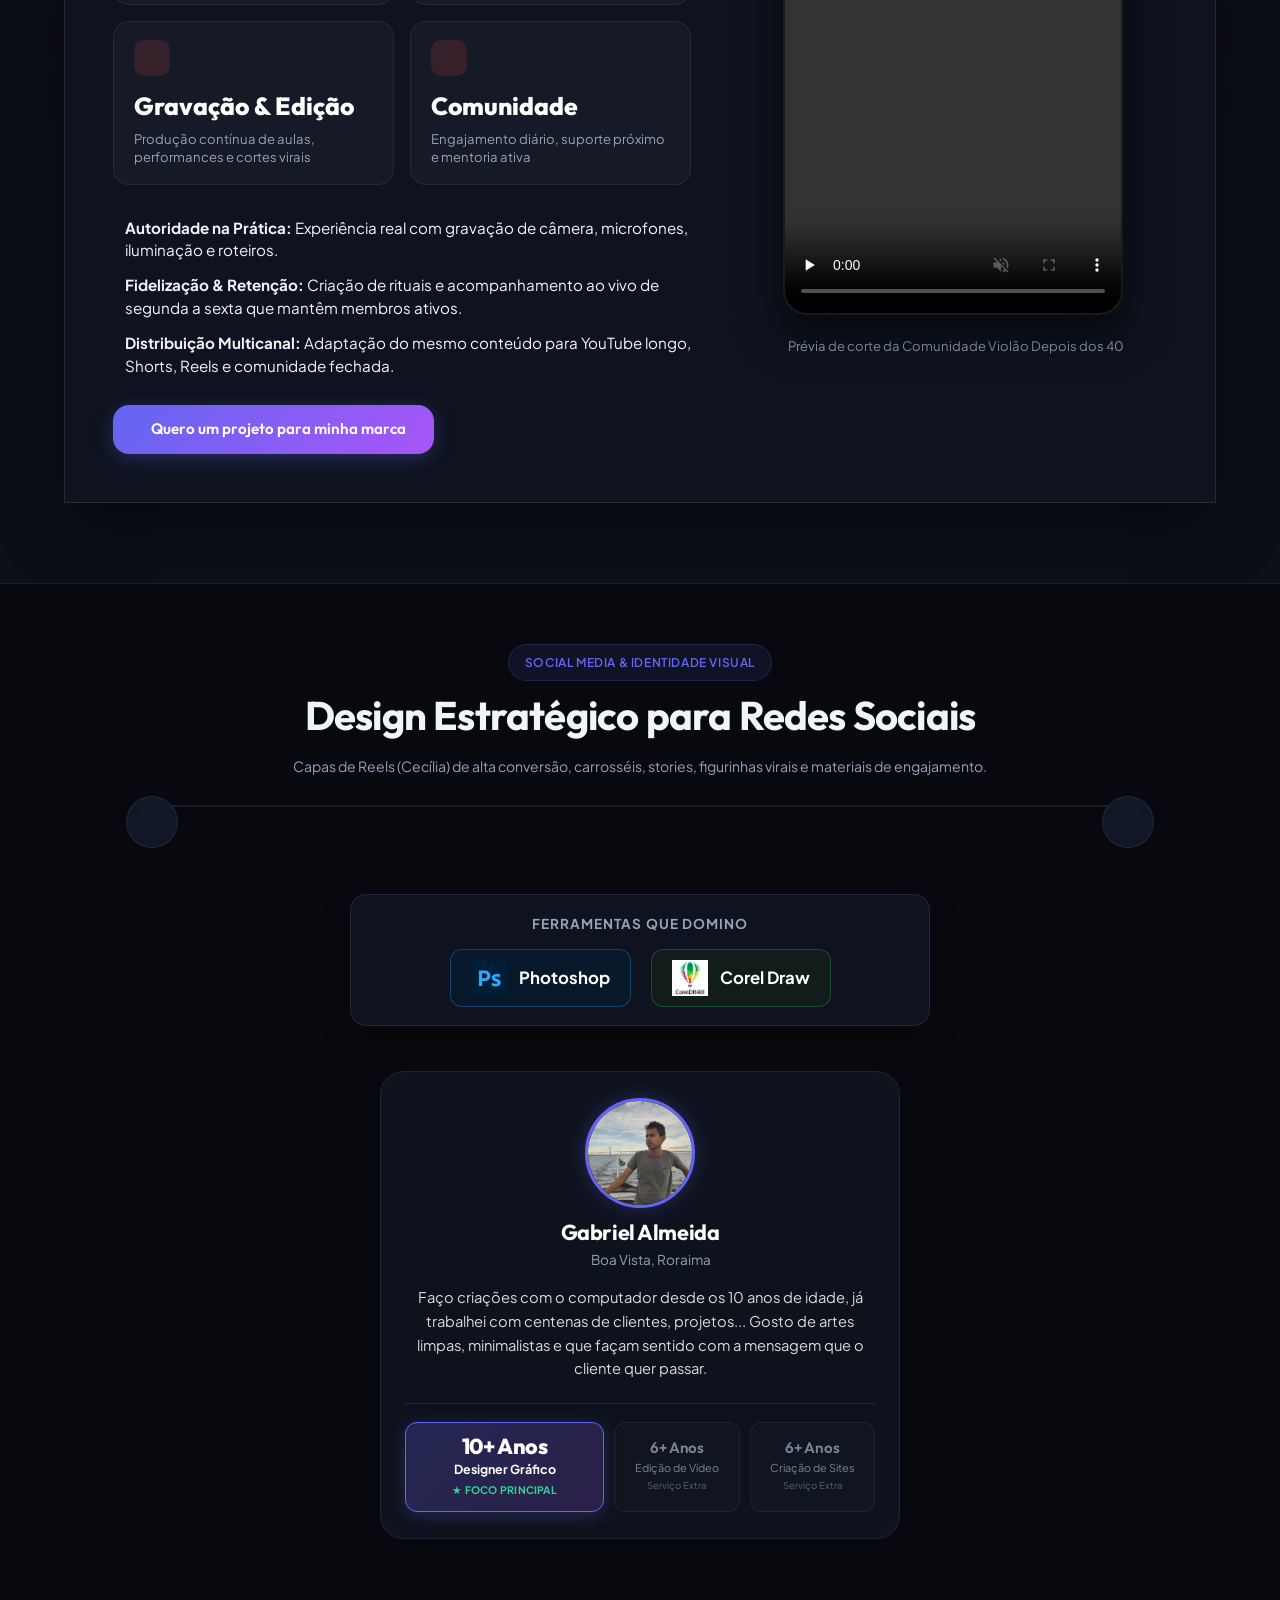
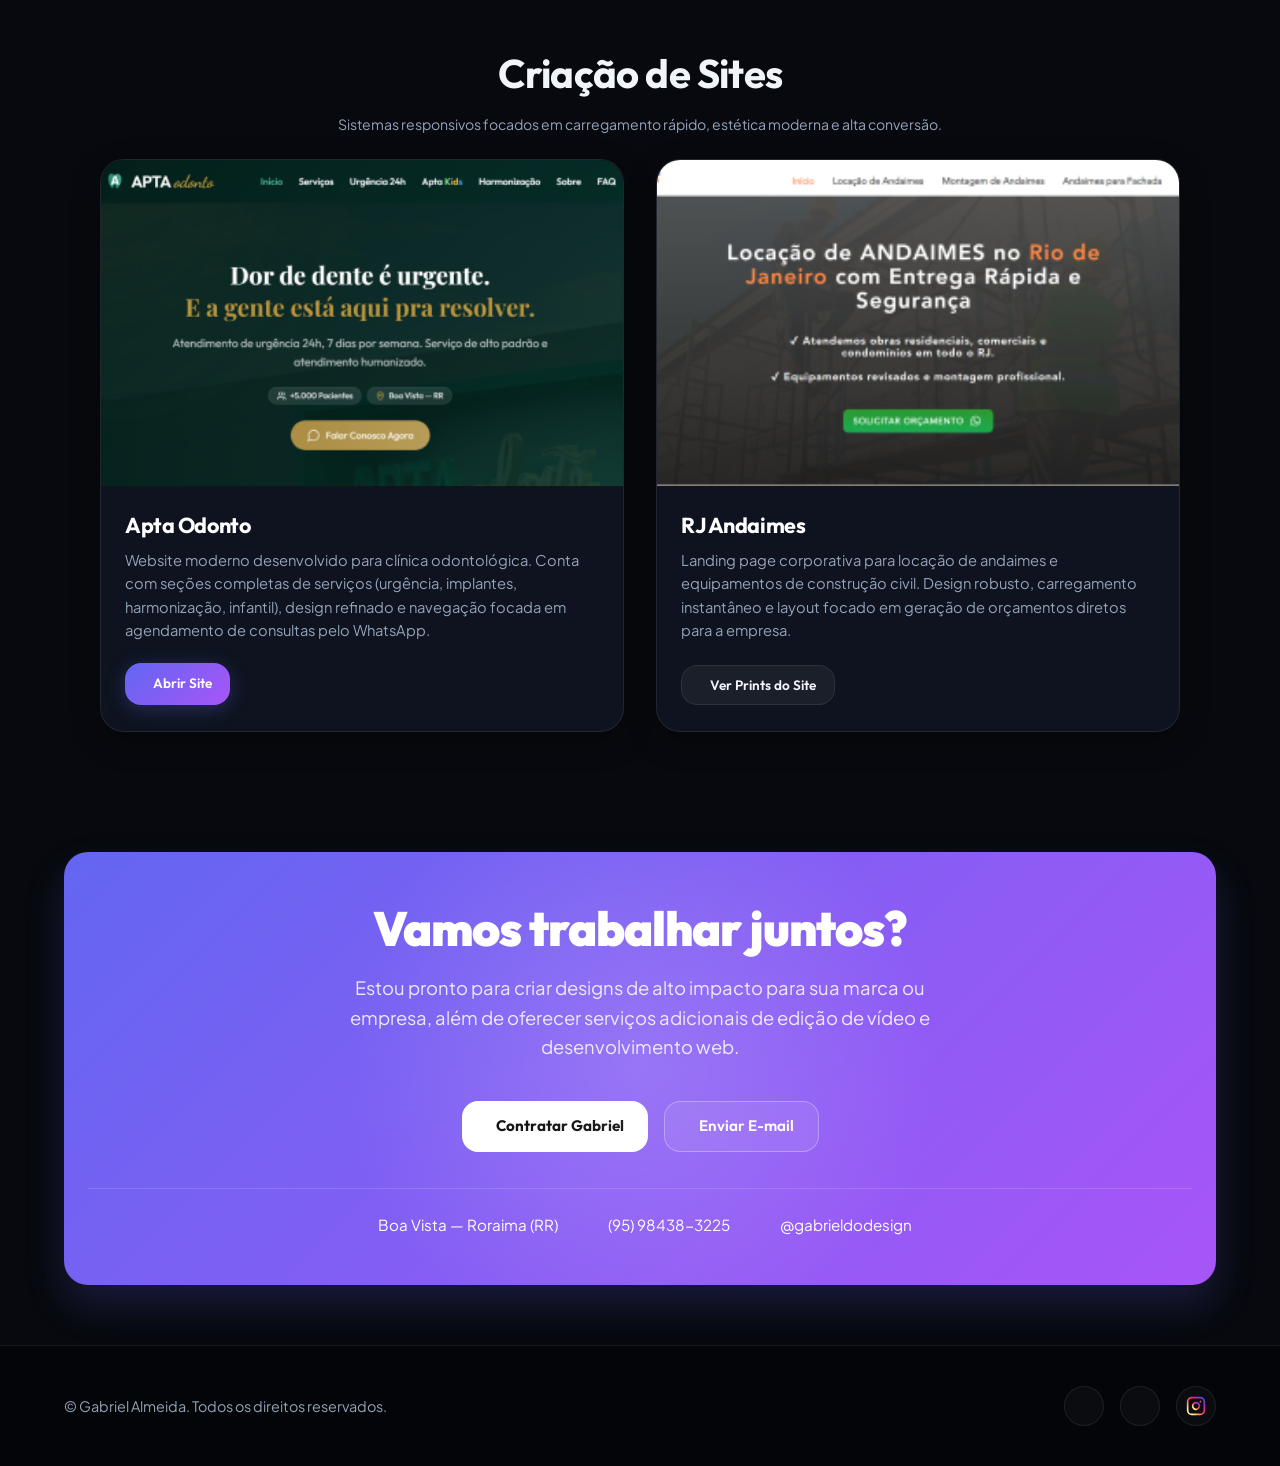
==== commit 984d65fa: "Atualizacao completa do portfolio Gabriel Almeida" ====
--- a/social-media/index.html
+++ b/social-media/index.html
@@ -3,41 +3,43 @@
 
 <head>
     <meta charset="UTF-8">
-    <meta name="viewport" content="width=device-width, initial-scale=1.0, maximum-scale=5.0, user-scalable=yes">
-    <title>Gabriel Almeida — Designer Gráfico | Vídeo & Web como serviços adicionais</title>
-
-    <!-- Meta tags SEO -->
+    <meta name="viewport" content="width=device-width, initial-scale=1.0, user-scalable=yes">
+    <title>Gabriel Almeida — Criação de Vídeos, Social Media & Gestão de Comunidades</title>
     <meta name="description"
-        content="Portfólio de Gabriel Almeida — Especialista em Design Gráfico & Visual com mais de 10 anos de experiência. Criação de identidades visuais, logos, peças publicitárias e branding, além de serviços complementares em edição de vídeo e criação de sites.">
-
-    <!-- Estilo Principal -->
+        content="Portfólio de Gabriel Almeida: Especialista em Criação e Edição de Vídeos de Alta Retenção, Gestão Estratégica de Redes Sociais e Construção de Comunidades Online.">
+
+    <!-- Google Fonts -->
+    <link rel="preconnect" href="https://fonts.googleapis.com">
+    <link rel="preconnect" href="https://fonts.gstatic.com" crossorigin>
+    <link
+        href="https://fonts.googleapis.com/css2?family=Plus+Jakarta+Sans:wght@300;400;500;600;700;800&family=Space+Grotesk:wght@500;700&display=swap"
+        rel="stylesheet">
+
+    <!-- Lucide Icons -->
+    <script src="https://unpkg.com/lucide@latest"></script>
+
+    <!-- Custom CSS -->
     <link rel="stylesheet" href="style.css">
-
-    <!-- Ícones Lucide -->
-    <script src="https://unpkg.com/lucide@latest"></script>
 </head>
 
 <body>
 
     <!-- ==================== HEADER ==================== -->
     <header id="header">
-        <div class="container nav-container">
+        <div class="container header-container">
             <a href="#" class="logo">
-                <div class="logo-icon">
-                    <img src="../gabriel_avatar.jpg" alt="Gabriel Almeida">
-                </div>
+                <div class="logo-badge">GA</div>
                 <div class="logo-text">
                     <h3>Gabriel Almeida</h3>
-                    <p>Designer Gráfico</p>
+                    <p>Vídeos & Social Media</p>
                 </div>
             </a>
 
             <ul class="nav-menu" id="navMenu">
-                <li><a href="#inicio" class="nav-link active">Sobre</a></li>
-                <li><a href="#design" class="nav-link" style="font-weight: 700; color: #fff;">Artes (Principal)</a></li>
-                <li><a href="#videos" class="nav-link" style="opacity: 0.85; font-size: 0.88rem;">Vídeos <span
-                            style="font-size: 0.7rem; opacity: 0.7; font-weight: 400; padding: 2px 6px; background: rgba(255,255,255,0.08); border-radius: 4px; margin-left: 2px;">Extra</span></a>
-                </li>
+                <li><a href="#videos" class="nav-link active" style="font-weight: 700; color: #fff;">Vídeos (Principal)</a></li>
+                <li><a href="#comunidade" class="nav-link" style="color: #f87171;">Comunidade</a></li>
+                <li><a href="#design" class="nav-link">Social Media</a></li>
+                <li><a href="#sobre" class="nav-link">Sobre</a></li>
                 <li><a href="#web" class="nav-link" style="opacity: 0.85; font-size: 0.88rem;">Websites <span
                             style="font-size: 0.7rem; opacity: 0.7; font-weight: 400; padding: 2px 6px; background: rgba(255,255,255,0.08); border-radius: 4px; margin-left: 2px;">Extra</span></a>
                 </li>
@@ -50,23 +52,257 @@
             </button>
         </div>
     </header>
-
-    <!-- ==================== BLOCO COMBINADO: INTRO + ARTES COM DEGRADÊ CONTÍNUO ==================== -->
-    <div class="hero-artes-combined">
-        <!-- BLOCO 1: INTRO / SOBRE GABRIEL -->
-        <section class="hero-intro" id="inicio" style="padding: 110px 0 15px;">
-            <div class="container" style="max-width: 900px; text-align: center; margin: 0 auto;">
-                <h1 class="hero-main-title">Gabriel Almeida</h1>
-                <p class="hero-main-subtitle">
-                    Designer Gráfico
+    <!-- ==================== HERO / INTRODUÇÃO ==================== -->
+    <section class="hero-intro" id="inicio" style="padding: 110px 0 25px;">
+        <div class="container" style="max-width: 920px; text-align: center; margin: 0 auto;">
+            <h1 class="hero-main-title">Gabriel Almeida</h1>
+            <p class="hero-main-subtitle" style="font-size: 1.15rem; color: var(--accent-primary); font-weight: 600; margin-bottom: 12px;">
+                Criação de Vídeos, Edição de Alta Retenção & Gestão de Redes Sociais
+            </p>
+            <p style="font-size: 0.95rem; color: var(--text-muted); max-width: 680px; margin: 0 auto 20px; line-height: 1.6;">
+                Transformo ideias e perfis em conteúdo audiovisual magnético que prende a atenção nos primeiros segundos, fortalece sua autoridade e constrói comunidades ativas e engajadas.
+            </p>
+        </div>
+    </section>
+<!-- ==================== PORTFOLIO: VIDEOS ==================== -->
+    <section class="videos-section" id="videos">
+        <div class="container">
+            <div class="section-header" style="margin-bottom: 24px;">
+                <div class="badge"
+                    style="background: rgba(255,255,255,0.06); color: var(--text-muted); border-color: rgba(255,255,255,0.12);">
+                    Portfólio Audiovisual Principal
+                </div>
+                <h2>Edição de Vídeos</h2>
+                <p style="font-size: 0.88rem; color: var(--text-muted);">
+                    Cortes virais com hooks magnéticos, vídeos para YouTube e comerciais de alto impacto.
                 </p>
             </div>
-        </section>
-
-        <!-- BLOCO 2: DESIGNS (CARROSSEL DE ARTES) -->
-        <section class="design-section" id="design" style="padding: 10px 0 45px; background: transparent;">
-            <div class="container">
+
+            <div class="carousel-outer">
+                <button class="nav-btn nav-btn-prev" id="videoPrev" aria-label="Vídeo Anterior">
+                    <i data-lucide="chevron-left"></i>
+                </button>
+                <div class="carousel-viewport">
+                    <div class="carousel-track" id="videoTrack">
+
+                        <!-- Slide 1 -->
+                        <div class="video-slide">
+                            <div class="video-wrapper portrait">
+                                <video src="../videos/biografandosucessos Carol.mp4" controls preload="metadata" muted
+                                    playsinline></video>
+                            </div>
+                            <div class="video-info-panel">
+                                <span class="video-tag">Social Media / Reels</span>
+                                <h3>Carol — Biografando Sucessos</h3>
+                                <p>Corte viral dinâmico para redes sociais com legendas sincronizadas e zoom in/out
+                                    expressivo para prender a atenção.</p>
+                            </div>
+                        </div>
+
+                        <!-- Slide 2 -->
+                        <div class="video-slide">
+                            <div class="video-wrapper portrait">
+                                <video src="../videos/Comunidade Violao Depois dos 40.mp4" controls preload="none"
+                                    muted playsinline></video>
+                            </div>
+                            <div class="video-info-panel">
+                                <span class="video-tag">Comunidade / Reels</span>
+                                <h3>Comunidade Violão Depois dos 40</h3>
+                                <p>A edição aqui é focada na mensagem direta sem enrolação, tela dividida com foco que
+                                    tem a ver com o tema, legenda para prender a atenção (aliás, essa é a minha
+                                    comunidade de violão!).</p>
+                            </div>
+                        </div>
+
+                        <!-- Slide 3 -->
+                        <div class="video-slide">
+                            <div class="video-wrapper portrait">
+                                <video src="../videos/Zen Shiasu.mp4" controls preload="none" muted
+                                    playsinline></video>
+                            </div>
+                            <div class="video-info-panel">
+                                <span class="video-tag">Comercial / Saúde</span>
+                                <h3>Zen Shiatsu</h3>
+                                <p>Edição elegante e fluida que transmite paz e profissionalismo, com color grading
+                                    sutil e trilha sonora relaxante perfeitamente sincronizada.</p>
+                            </div>
+                        </div>
+
+                        <!-- Slide 4 -->
+                        <div class="video-slide">
+                            <div class="video-wrapper portrait">
+                                <video src="../videos/VD 40.mp4" controls preload="none" muted playsinline></video>
+                            </div>
+                            <div class="video-info-panel">
+                                <span class="video-tag">Marketing / Anúncio</span>
+                                <h3>VD 40 — Anúncio</h3>
+                                <p>Vídeo de anúncio de produto, inserções de imagens de apoio, motion e roteiro adaptado
+                                    para público-alvo específico</p>
+                            </div>
+                        </div>
+
+                        <!-- Slide 5 -->
+                        <div class="video-slide">
+                            <div class="video-wrapper portrait">
+                                <video src="../videos/biografandosucessos 2 Enuzia.mp4" controls preload="none" muted
+                                    playsinline></video>
+                            </div>
+                            <div class="video-info-panel">
+                                <span class="video-tag">Redes Sociais</span>
+                                <h3>Enuzia — Biografando Sucessos</h3>
+                                <p>Criação de ganchos iniciais fortes (hooks), legendas e efeitos sonoros para maior
+                                    retenção.</p>
+                            </div>
+                        </div>
+
+                        <!-- Slide 6 -->
+                        <div class="video-slide">
+                            <div class="video-wrapper">
+                                <video src="../videos/App Cursa Vídeo.mp4" controls preload="none" muted
+                                    playsinline></video>
+                            </div>
+                            <div class="video-info-panel">
+                                <span class="video-tag">Tecnologia / App</span>
+                                <h3>App Cursa</h3>
+                                <p>Vídeo de demonstração de app no formato 16:9, com simulações de uso reais na tela,
+                                    cortes focados nos benefícios do produto e ritmo educacional animado.</p>
+                            </div>
+                        </div>
+
+                        <!-- Slide 7 (Formato vertical "em pé") -->
+                        <div class="video-slide">
+                            <div class="video-wrapper portrait">
+                                <video src="../videos/Corretora no Texas.mp4" controls preload="none" muted
+                                    playsinline></video>
+                            </div>
+                            <div class="video-info-panel">
+                                <span class="video-tag">Institucional / Imobiliário</span>
+                                <h3>Corretora no Texas</h3>
+                                <p>Vídeo comercial em formato vertical para redes sociais e captação de clientes no
+                                    setor imobiliário internacional.</p>
+                            </div>
+                        </div>
+
+                        <!-- Slide 8 (Vídeo Embedado do YouTube) -->
+                        <div class="video-slide">
+                            <div class="video-wrapper"
+                                style="border-radius: var(--radius-md); overflow: hidden; background: #000;">
+                                <iframe width="100%" height="100%"
+                                    src="https://www.youtube.com/embed/pal9KxZllgM?start=14"
+                                    title="Vídeo do Portfólio — YouTube" frameborder="0"
+                                    allow="accelerometer; autoplay; clipboard-write; encrypted-media; gyroscope; picture-in-picture; web-share"
+                                    allowfullscreen
+                                    style="border:none; width:100%; height:100%; display:block;"></iframe>
+                            </div>
+                            <div class="video-info-panel">
+                                <span class="video-tag"
+                                    style="background: rgba(239, 68, 68, 0.15); color: #ef4444;">YouTube / Produção
+                                    Audiovisual</span>
+                                <h3>Vídeo Institucional / Comercial</h3>
+                                <p>Produção e edição em formato 16:9 para YouTube, com cortes ritmados, tratamento de
+                                    áudio e elementos gráficos integrados.</p>
+                            </div>
+                        </div>
+
+                    </div>
+                </div>
+                <button class="nav-btn nav-btn-next" id="videoNext" aria-label="Próximo Vídeo">
+                    <i data-lucide="chevron-right"></i>
+                </button>
+
+                <div class="carousel-dots" id="videoDots"></div>
+            </div>
+        </div>
+    </section>
+
+        <!-- ==================== CASE DE SUCESSO: COMUNIDADE ONLINE DE VIOLÃO ==================== -->
+    <section class="community-section" id="comunidade">
+        <div class="container">
+            <div class="community-card-main">
+                <div class="community-grid">
+                    <div class="community-info">
+                        <div class="badge badge-community" style="margin-bottom: 16px;">
+                            <i data-lucide="award"></i> Case Real de Comunidade & Criação
+                        </div>
+                        <h2>Comunidade Violão Depois dos 40</h2>
+                        <p>
+                            Não falo apenas de teoria: criei, gerencio e escalo minha própria comunidade online. Produzo conteúdo autoral, gravo, edito e construo um ambiente diário de aprendizado e retenção de alunos.
+                        </p>
+
+                        <div class="community-stats-grid">
+                            <div class="stat-box">
+                                <div class="stat-icon"><i data-lucide="youtube"></i></div>
+                                <span class="stat-number">+2.000</span>
+                                <span class="stat-label">Inscritos no YouTube com público nichado e engajado</span>
+                            </div>
+                            <div class="stat-box">
+                                <div class="stat-icon"><i data-lucide="video"></i></div>
+                                <span class="stat-number">Seg a Sex</span>
+                                <span class="stat-label">Videochamadas e encontros ao vivo diários com alunos</span>
+                            </div>
+                            <div class="stat-box">
+                                <div class="stat-icon"><i data-lucide="clapperboard"></i></div>
+                                <span class="stat-number">Gravação & Edição</span>
+                                <span class="stat-label">Produção contínua de aulas, performances e cortes virais</span>
+                            </div>
+                            <div class="stat-box">
+                                <div class="stat-icon"><i data-lucide="heart-handshake"></i></div>
+                                <span class="stat-number">Comunidade</span>
+                                <span class="stat-label">Engajamento diário, suporte próximo e mentoria ativa</span>
+                            </div>
+                        </div>
+
+                        <ul class="community-highlights-list">
+                            <li>
+                                <i data-lucide="check-circle"></i>
+                                <span><strong>Autoridade na Prática:</strong> Experiência real com gravação de câmera, microfones, iluminação e roteiros.</span>
+                            </li>
+                            <li>
+                                <i data-lucide="check-circle"></i>
+                                <span><strong>Fidelização & Retenção:</strong> Criação de rituais e acompanhamento ao vivo de segunda a sexta que mantêm membros ativos.</span>
+                            </li>
+                            <li>
+                                <i data-lucide="check-circle"></i>
+                                <span><strong>Distribuição Multicanal:</strong> Adaptação do mesmo conteúdo para YouTube longo, Shorts, Reels e comunidade fechada.</span>
+                            </li>
+                        </ul>
+
+                        <a href="https://wa.me/5595984383225?text=Olá%20Gabriel,%20vi%20seu%20case%20da%20Comunidade%20de%20Violão%20e%20gostaria%20de%20um%20projeto%20similar%20para%20minha%20marca."
+                            target="_blank" class="btn btn-primary" style="padding: 12px 28px;">
+                            <i data-lucide="sparkles"></i> Quero um projeto para minha marca
+                        </a>
+                    </div>
+
+                    <div class="community-media-container">
+                        <div class="community-video-card">
+                            <video src="../videos/Comunidade Violao Depois dos 40.mp4" controls preload="none" muted
+                                playsinline></video>
+                        </div>
+                        <div class="community-media-caption">
+                            <i data-lucide="play-circle"></i> Prévia de corte da Comunidade Violão Depois dos 40
+                        </div>
+                    </div>
+                </div>
+            </div>
+        </div>
+    </section>
+    <!-- ==================== PORTFOLIO: SOCIAL MEDIA & DESIGN ==================== -->
+    <section class="design-section" id="design" style="padding: 60px 0 45px;">
+        <div class="container">
+            <div class="section-header" style="text-align: center; margin-bottom: 28px;">
+                <div class="badge" style="margin-bottom: 10px;">Social Media & Identidade Visual</div>
+                <h2>Design Estratégico para Redes Sociais</h2>
+                <p style="font-size: 0.88rem; color: var(--text-muted);">
+                    Capas de Reels (Cecília) de alta conversão, carrosséis, stories, figurinhas virais e materiais de engajamento.
+                </p>
+            </div>
+
+        
+            
                 <div class="carousel-outer">
+                    <button class="nav-btn nav-btn-prev" id="designPrev" aria-label="Arte Anterior">
+                        <i data-lucide="chevron-left"></i>
+                    </button>
                     <div class="carousel-viewport">
                         <div class="carousel-track" id="designTrack">
 
@@ -74,6 +310,9 @@
 
                         </div>
                     </div>
+                    <button class="nav-btn nav-btn-next" id="designNext" aria-label="Próxima Arte">
+                        <i data-lucide="chevron-right"></i>
+                    </button>
 
                     <div class="carousel-dots" id="designDots"></div>
                 </div>
@@ -167,151 +406,6 @@
                         <span style="font-size: 0.6rem; color: var(--text-dark); display: block;">Serviço Extra</span>
                     </div>
                 </div>
-            </div>
-        </div>
-    </section>
-
-    <!-- ==================== PORTFOLIO: VIDEOS ==================== -->
-    <section class="videos-section" id="videos">
-        <div class="container">
-            <div class="section-header" style="margin-bottom: 24px;">
-                <div class="badge"
-                    style="background: rgba(255,255,255,0.06); color: var(--text-muted); border-color: rgba(255,255,255,0.12);">
-                    Outras áreas que domino
-                </div>
-                <h2>Edição de Vídeos</h2>
-                <p style="font-size: 0.88rem; color: var(--text-muted);">
-                    Arraste para o lado para ver mais vídeos
-                </p>
-            </div>
-
-            <div class="carousel-outer">
-                <div class="carousel-viewport">
-                    <div class="carousel-track" id="videoTrack">
-
-                        <!-- Slide 1 -->
-                        <div class="video-slide">
-                            <div class="video-wrapper portrait">
-                                <video src="../videos/biografandosucessos Carol.mp4" controls preload="metadata" muted
-                                    playsinline></video>
-                            </div>
-                            <div class="video-info-panel">
-                                <span class="video-tag">Social Media / Reels</span>
-                                <h3>Carol — Biografando Sucessos</h3>
-                                <p>Corte viral dinâmico para redes sociais com legendas sincronizadas e zoom in/out
-                                    expressivo para prender a atenção.</p>
-                            </div>
-                        </div>
-
-                        <!-- Slide 2 -->
-                        <div class="video-slide">
-                            <div class="video-wrapper portrait">
-                                <video src="../videos/Comunidade Violao Depois dos 40.mp4" controls preload="none"
-                                    muted playsinline></video>
-                            </div>
-                            <div class="video-info-panel">
-                                <span class="video-tag">Comunidade / Reels</span>
-                                <h3>Comunidade Violão Depois dos 40</h3>
-                                <p>A edição aqui é focada na mensagem direta sem enrolação, tela dividida com foco que
-                                    tem a ver com o tema, legenda para prender a atenção (aliás, essa é a minha
-                                    comunidade de violão!).</p>
-                            </div>
-                        </div>
-
-                        <!-- Slide 3 -->
-                        <div class="video-slide">
-                            <div class="video-wrapper portrait">
-                                <video src="../videos/Zen Shiasu.mp4" controls preload="none" muted
-                                    playsinline></video>
-                            </div>
-                            <div class="video-info-panel">
-                                <span class="video-tag">Comercial / Saúde</span>
-                                <h3>Zen Shiatsu</h3>
-                                <p>Edição elegante e fluida que transmite paz e profissionalismo, com color grading
-                                    sutil e trilha sonora relaxante perfeitamente sincronizada.</p>
-                            </div>
-                        </div>
-
-                        <!-- Slide 4 -->
-                        <div class="video-slide">
-                            <div class="video-wrapper portrait">
-                                <video src="../videos/VD 40.mp4" controls preload="none" muted playsinline></video>
-                            </div>
-                            <div class="video-info-panel">
-                                <span class="video-tag">Marketing / Anúncio</span>
-                                <h3>VD 40 — Anúncio</h3>
-                                <p>Vídeo de anúncio de produto, inserções de imagens de apoio, motion e roteiro adaptado
-                                    para público-alvo específico</p>
-                            </div>
-                        </div>
-
-                        <!-- Slide 5 -->
-                        <div class="video-slide">
-                            <div class="video-wrapper portrait">
-                                <video src="../videos/biografandosucessos 2 Enuzia.mp4" controls preload="none" muted
-                                    playsinline></video>
-                            </div>
-                            <div class="video-info-panel">
-                                <span class="video-tag">Redes Sociais</span>
-                                <h3>Enuzia — Biografando Sucessos</h3>
-                                <p>Criação de ganchos iniciais fortes (hooks), legendas e efeitos sonoros para maior
-                                    retenção.</p>
-                            </div>
-                        </div>
-
-                        <!-- Slide 6 -->
-                        <div class="video-slide">
-                            <div class="video-wrapper">
-                                <video src="../videos/App Cursa Vídeo.mp4" controls preload="none" muted
-                                    playsinline></video>
-                            </div>
-                            <div class="video-info-panel">
-                                <span class="video-tag">Tecnologia / App</span>
-                                <h3>App Cursa</h3>
-                                <p>Vídeo de demonstração de app no formato 16:9, com simulações de uso reais na tela,
-                                    cortes focados nos benefícios do produto e ritmo educacional animado.</p>
-                            </div>
-                        </div>
-
-                        <!-- Slide 7 (Formato vertical "em pé") -->
-                        <div class="video-slide">
-                            <div class="video-wrapper portrait">
-                                <video src="../videos/Corretora no Texas.mp4" controls preload="none" muted
-                                    playsinline></video>
-                            </div>
-                            <div class="video-info-panel">
-                                <span class="video-tag">Institucional / Imobiliário</span>
-                                <h3>Corretora no Texas</h3>
-                                <p>Vídeo comercial em formato vertical para redes sociais e captação de clientes no
-                                    setor imobiliário internacional.</p>
-                            </div>
-                        </div>
-
-                        <!-- Slide 8 (Vídeo Embedado do YouTube) -->
-                        <div class="video-slide">
-                            <div class="video-wrapper"
-                                style="border-radius: var(--radius-md); overflow: hidden; background: #000;">
-                                <iframe width="100%" height="100%"
-                                    src="https://www.youtube.com/embed/pal9KxZllgM?start=14"
-                                    title="Vídeo do Portfólio — YouTube" frameborder="0"
-                                    allow="accelerometer; autoplay; clipboard-write; encrypted-media; gyroscope; picture-in-picture; web-share"
-                                    allowfullscreen
-                                    style="border:none; width:100%; height:100%; display:block;"></iframe>
-                            </div>
-                            <div class="video-info-panel">
-                                <span class="video-tag"
-                                    style="background: rgba(239, 68, 68, 0.15); color: #ef4444;">YouTube / Produção
-                                    Audiovisual</span>
-                                <h3>Vídeo Institucional / Comercial</h3>
-                                <p>Produção e edição em formato 16:9 para YouTube, com cortes ritmados, tratamento de
-                                    áudio e elementos gráficos integrados.</p>
-                            </div>
-                        </div>
-
-                    </div>
-                </div>
-
-                <div class="carousel-dots" id="videoDots"></div>
             </div>
         </div>
     </section>
@@ -675,6 +769,23 @@
             return 3;
         }
 
+        if (designPrev && designNext) {
+            designPrev.addEventListener('click', () => {
+                if (activeDesignIndex > 0) {
+                    activeDesignIndex--;
+                    updateDesignCarouselState();
+                }
+            });
+            designNext.addEventListener('click', () => {
+                const visible = getVisibleDesignsCount();
+                const maxIdx = Math.max(0, totalDesigns - visible);
+                if (activeDesignIndex < maxIdx) {
+                    activeDesignIndex++;
+                    updateDesignCarouselState();
+                }
+            });
+        }
+
         function buildDesignDots() {
             designDotsContainer.innerHTML = '';
             const visible = getVisibleDesignsCount();
@@ -799,6 +910,17 @@
         function goToVideoSlide(index) {
             activeVideoIndex = (index + totalVideos) % totalVideos;
             updateVideoCarouselState();
+        }
+
+        const videoPrev = document.getElementById('videoPrev');
+        const videoNext = document.getElementById('videoNext');
+        if (videoPrev && videoNext) {
+            videoPrev.addEventListener('click', () => {
+                goToVideoSlide(activeVideoIndex - 1);
+            });
+            videoNext.addEventListener('click', () => {
+                goToVideoSlide(activeVideoIndex + 1);
+            });
         }
 
         // Touch Swipe para o carrossel de vídeos (com proteção de zoom)
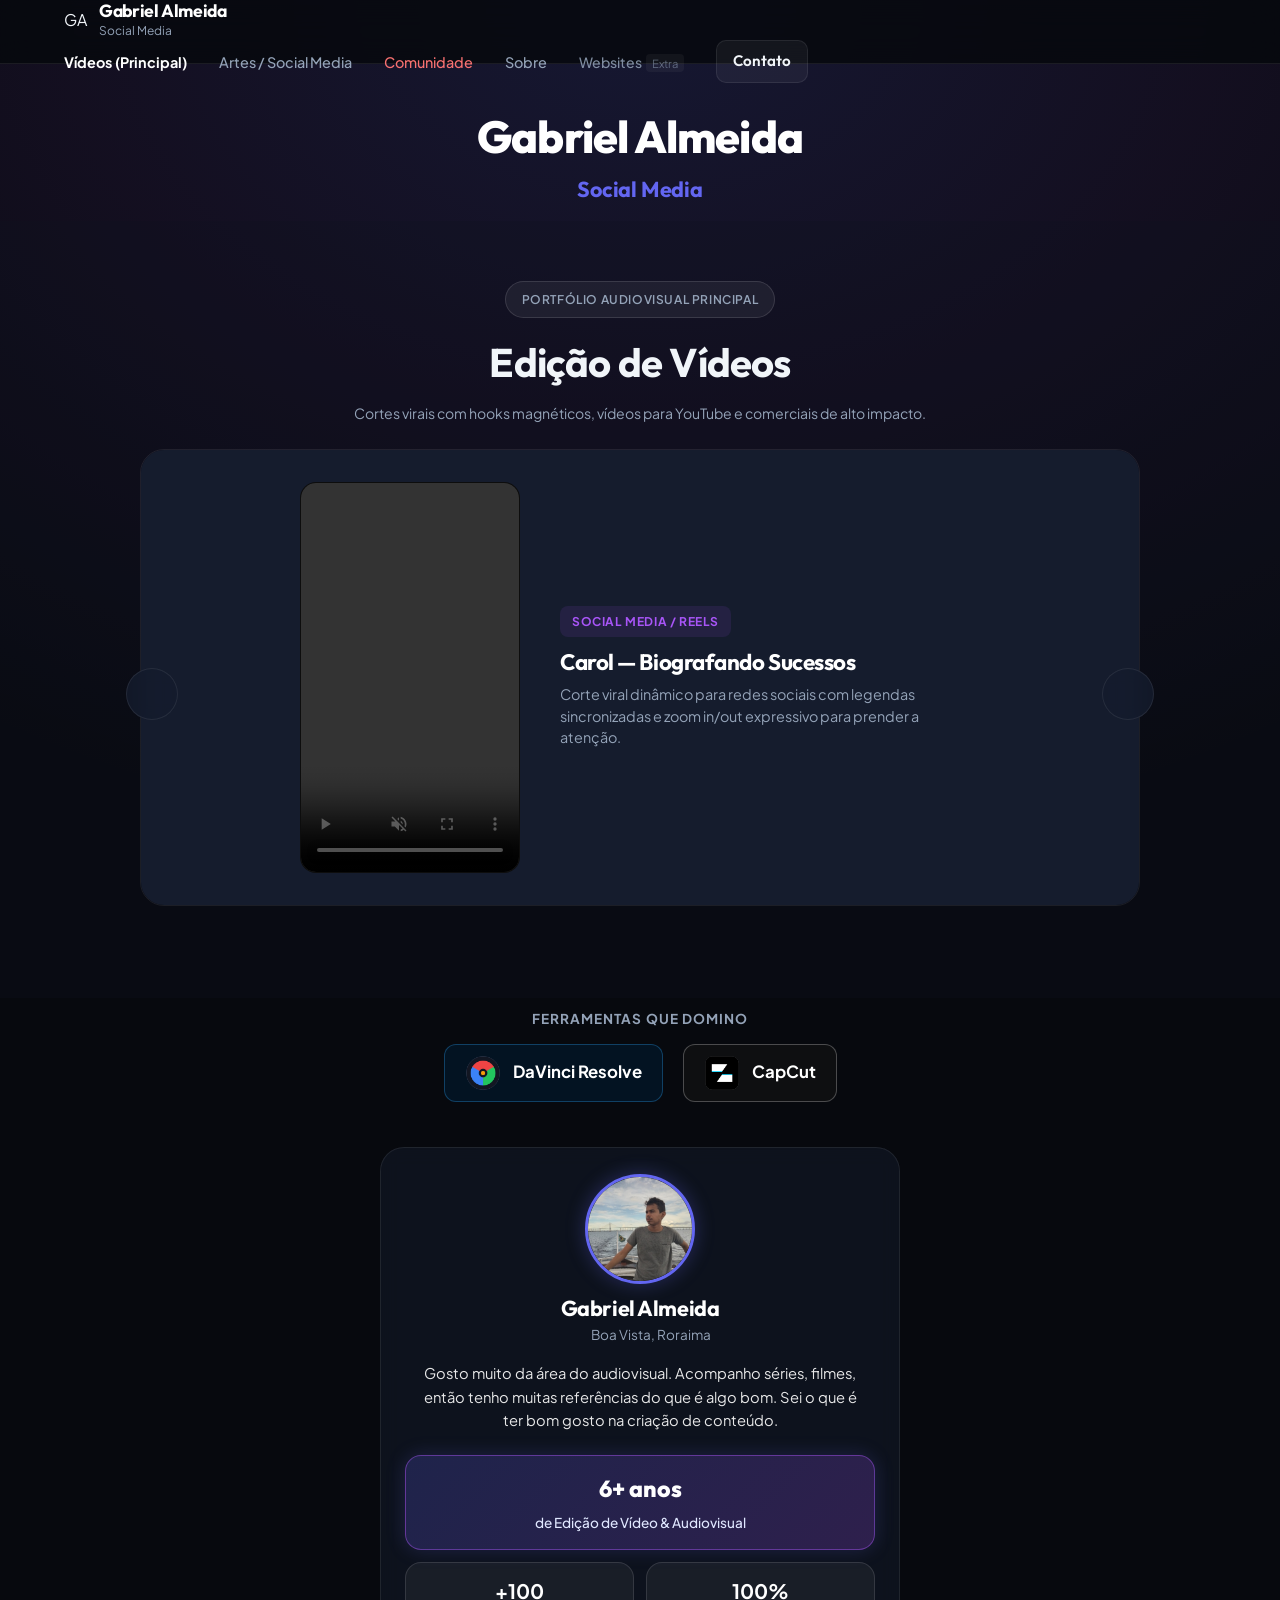
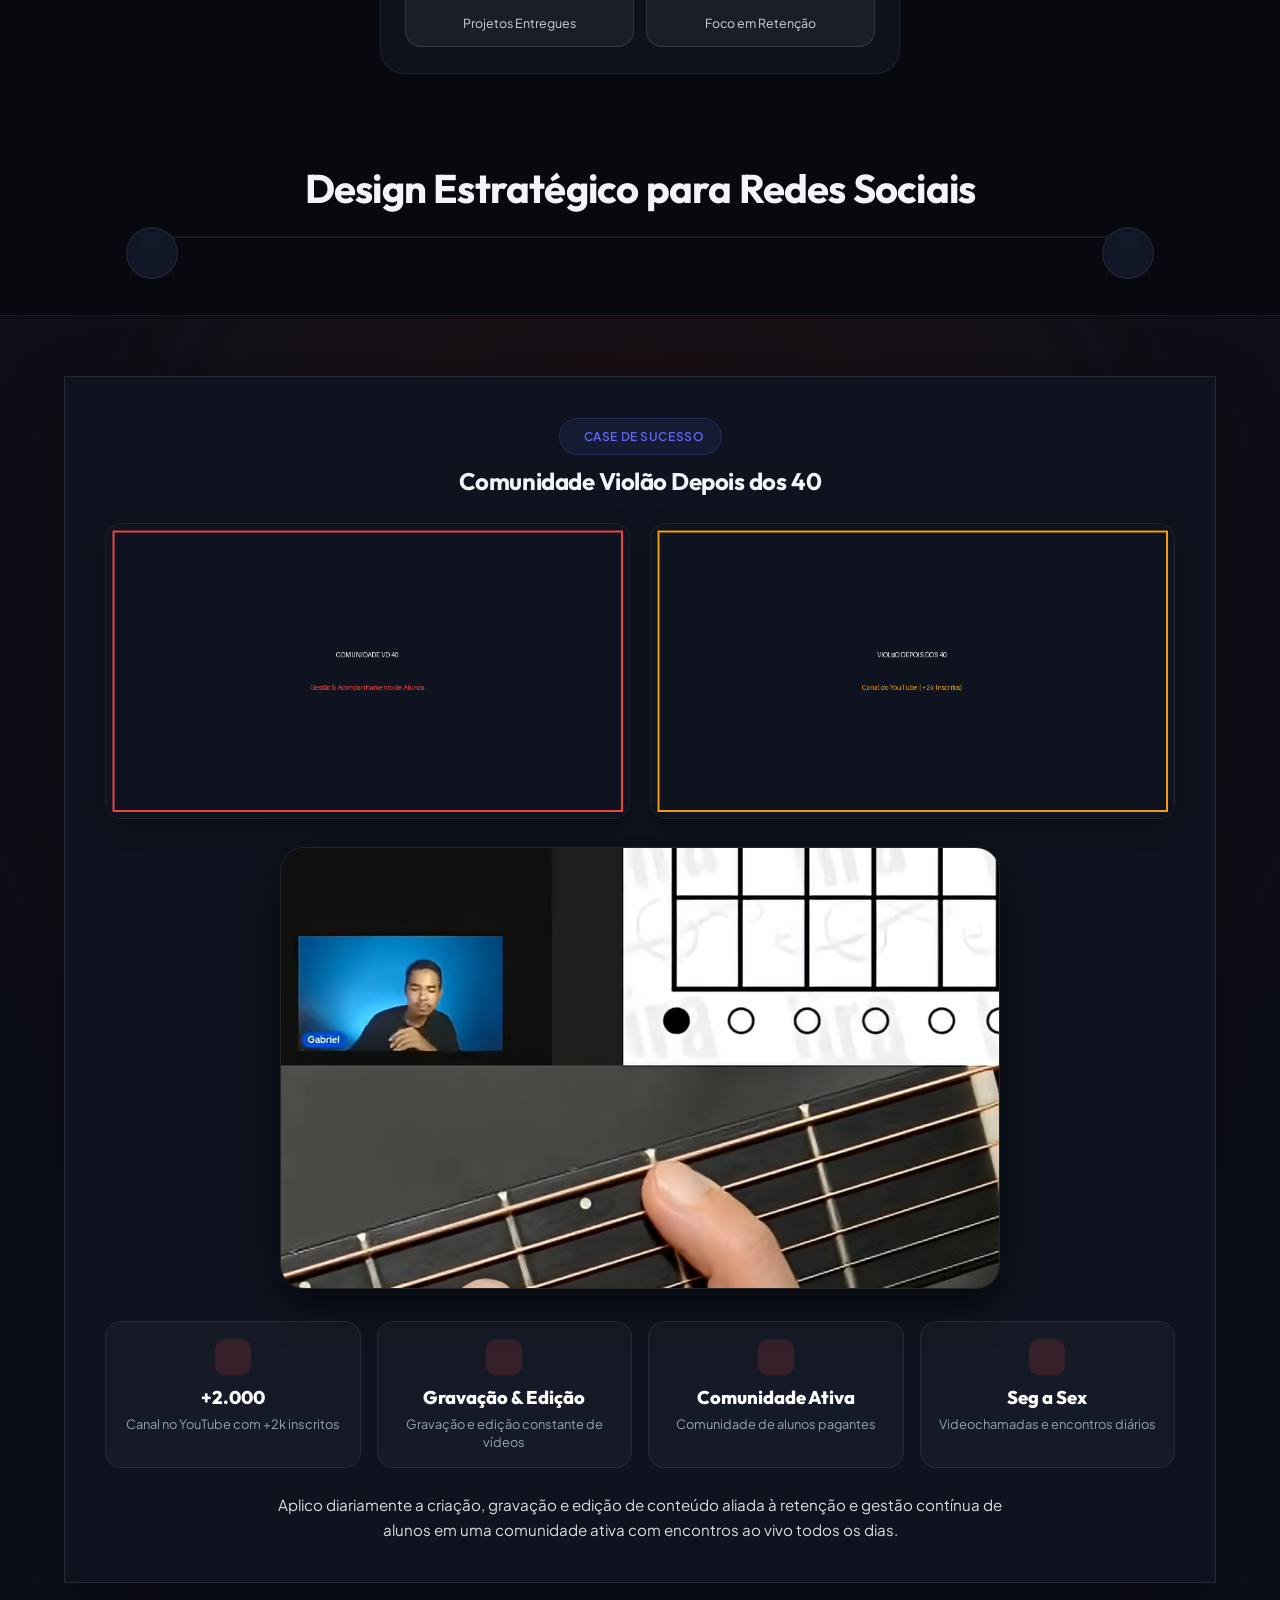
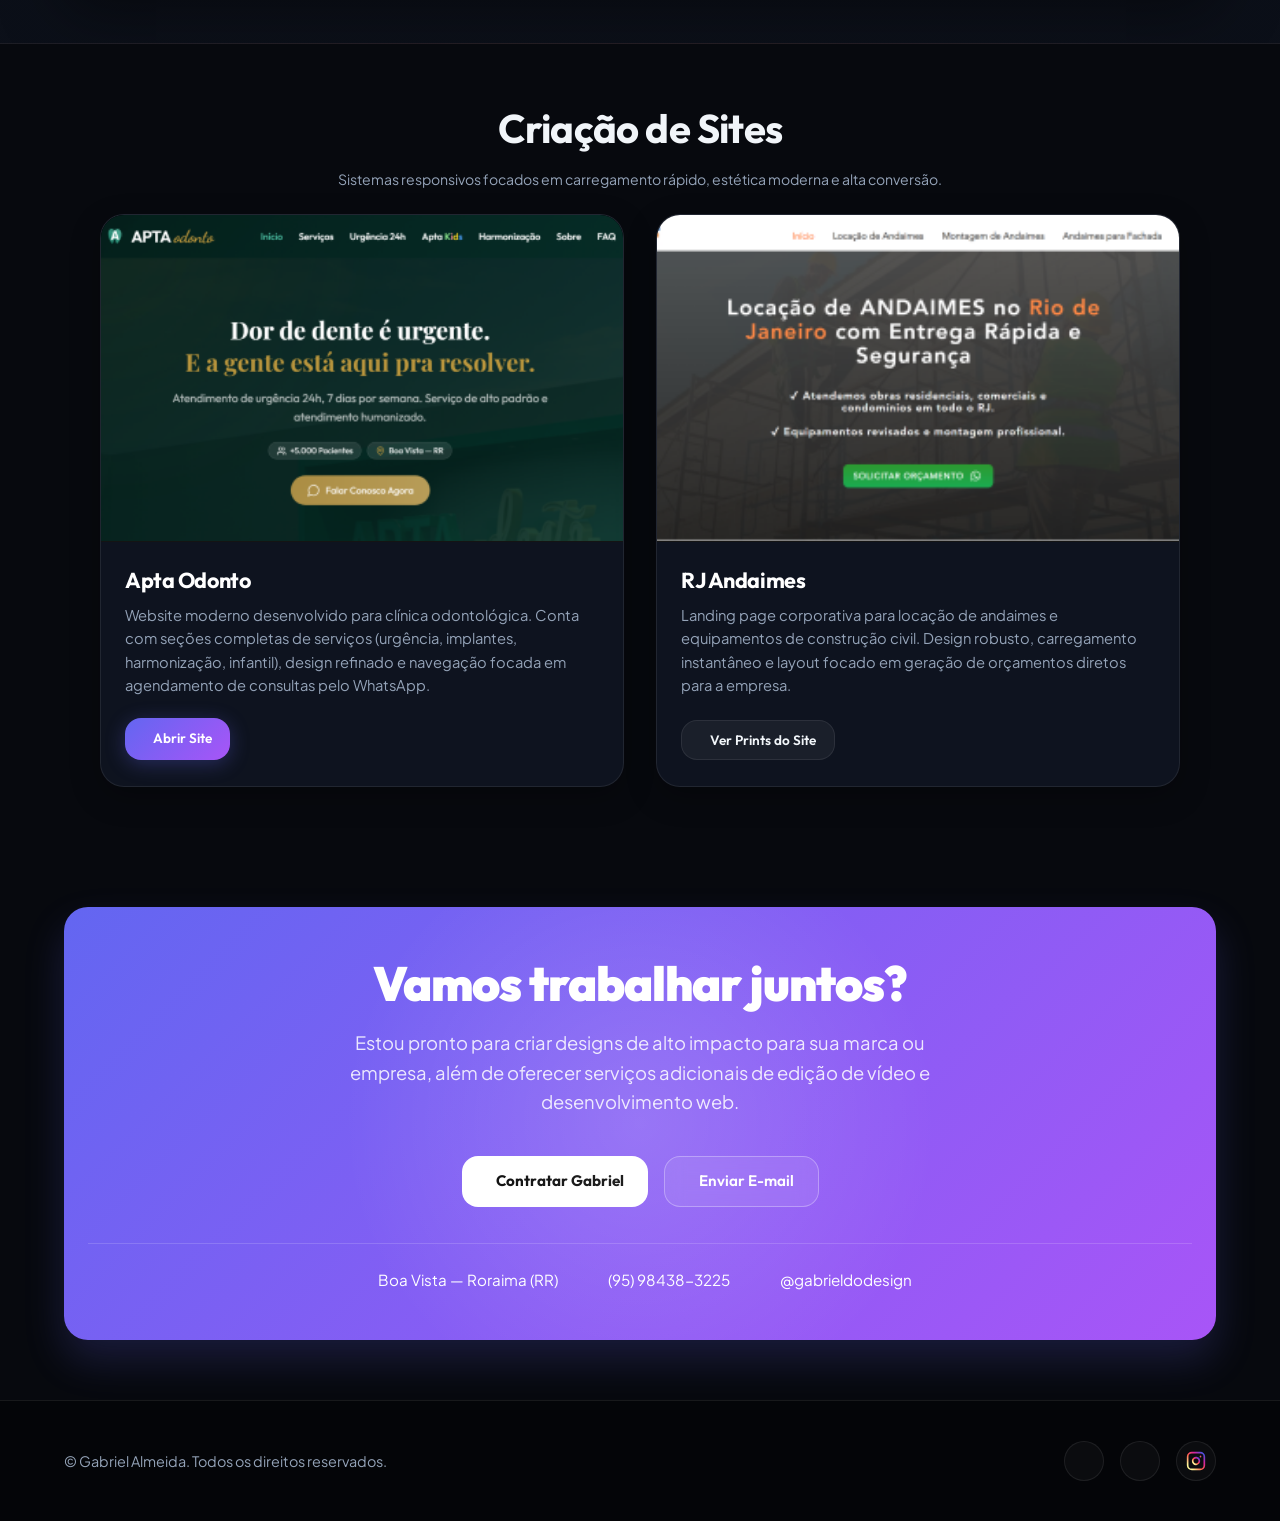
==== commit e009a79a: "Atualizacao completa do portfolio Gabriel Almeida" ====
--- a/social-media/index.html
+++ b/social-media/index.html
@@ -4,9 +4,9 @@
 <head>
     <meta charset="UTF-8">
     <meta name="viewport" content="width=device-width, initial-scale=1.0, user-scalable=yes">
-    <title>Gabriel Almeida — Criação de Vídeos, Social Media & Gestão de Comunidades</title>
+    <title>Gabriel Almeida — Social Media & Edição de Vídeos</title>
     <meta name="description"
-        content="Portfólio de Gabriel Almeida: Especialista em Criação e Edição de Vídeos de Alta Retenção, Gestão Estratégica de Redes Sociais e Construção de Comunidades Online.">
+        content="Portfólio de Gabriel Almeida: Social Media, Criação e Edição de Vídeos de Alta Retenção e Gestão de Comunidades Online.">
 
     <!-- Google Fonts -->
     <link rel="preconnect" href="https://fonts.googleapis.com">
@@ -31,14 +31,14 @@
                 <div class="logo-badge">GA</div>
                 <div class="logo-text">
                     <h3>Gabriel Almeida</h3>
-                    <p>Vídeos & Social Media</p>
+                    <p>Social Media</p>
                 </div>
             </a>
 
             <ul class="nav-menu" id="navMenu">
                 <li><a href="#videos" class="nav-link active" style="font-weight: 700; color: #fff;">Vídeos (Principal)</a></li>
+                <li><a href="#design" class="nav-link">Artes / Social Media</a></li>
                 <li><a href="#comunidade" class="nav-link" style="color: #f87171;">Comunidade</a></li>
-                <li><a href="#design" class="nav-link">Social Media</a></li>
                 <li><a href="#sobre" class="nav-link">Sobre</a></li>
                 <li><a href="#web" class="nav-link" style="opacity: 0.85; font-size: 0.88rem;">Websites <span
                             style="font-size: 0.7rem; opacity: 0.7; font-weight: 400; padding: 2px 6px; background: rgba(255,255,255,0.08); border-radius: 4px; margin-left: 2px;">Extra</span></a>
@@ -52,18 +52,17 @@
             </button>
         </div>
     </header>
-    <!-- ==================== HERO / INTRODUÇÃO ==================== -->
-    <section class="hero-intro" id="inicio" style="padding: 110px 0 25px;">
-        <div class="container" style="max-width: 920px; text-align: center; margin: 0 auto;">
-            <h1 class="hero-main-title">Gabriel Almeida</h1>
-            <p class="hero-main-subtitle" style="font-size: 1.15rem; color: var(--accent-primary); font-weight: 600; margin-bottom: 12px;">
-                Criação de Vídeos, Edição de Alta Retenção & Gestão de Redes Sociais
-            </p>
-            <p style="font-size: 0.95rem; color: var(--text-muted); max-width: 680px; margin: 0 auto 20px; line-height: 1.6;">
-                Transformo ideias e perfis em conteúdo audiovisual magnético que prende a atenção nos primeiros segundos, fortalece sua autoridade e constrói comunidades ativas e engajadas.
-            </p>
-        </div>
-    </section>
+    <!-- ==================== BLOCO COMBINADO: INTRO + CARROSSEL DE VÍDEOS ==================== -->
+    <div class="hero-artes-combined">
+        <!-- BLOCO 1: INTRO / GABRIEL ALMEIDA SOCIAL MEDIA -->
+        <section class="hero-intro" id="inicio" style="padding: 110px 0 15px;">
+            <div class="container" style="max-width: 900px; text-align: center; margin: 0 auto;">
+                <h1 class="hero-main-title">Gabriel Almeida</h1>
+                <p class="hero-main-subtitle">
+                    Social Media
+                </p>
+            </div>
+        </section>
 <!-- ==================== PORTFOLIO: VIDEOS ==================== -->
     <section class="videos-section" id="videos">
         <div class="container">
@@ -215,86 +214,79 @@
         </div>
     </section>
 
-        <!-- ==================== CASE DE SUCESSO: COMUNIDADE ONLINE DE VIOLÃO ==================== -->
-    <section class="community-section" id="comunidade">
-        <div class="container">
-            <div class="community-card-main">
-                <div class="community-grid">
-                    <div class="community-info">
-                        <div class="badge badge-community" style="margin-bottom: 16px;">
-                            <i data-lucide="award"></i> Case Real de Comunidade & Criação
-                        </div>
-                        <h2>Comunidade Violão Depois dos 40</h2>
-                        <p>
-                            Não falo apenas de teoria: criei, gerencio e escalo minha própria comunidade online. Produzo conteúdo autoral, gravo, edito e construo um ambiente diário de aprendizado e retenção de alunos.
-                        </p>
-
-                        <div class="community-stats-grid">
-                            <div class="stat-box">
-                                <div class="stat-icon"><i data-lucide="youtube"></i></div>
-                                <span class="stat-number">+2.000</span>
-                                <span class="stat-label">Inscritos no YouTube com público nichado e engajado</span>
-                            </div>
-                            <div class="stat-box">
-                                <div class="stat-icon"><i data-lucide="video"></i></div>
-                                <span class="stat-number">Seg a Sex</span>
-                                <span class="stat-label">Videochamadas e encontros ao vivo diários com alunos</span>
-                            </div>
-                            <div class="stat-box">
-                                <div class="stat-icon"><i data-lucide="clapperboard"></i></div>
-                                <span class="stat-number">Gravação & Edição</span>
-                                <span class="stat-label">Produção contínua de aulas, performances e cortes virais</span>
-                            </div>
-                            <div class="stat-box">
-                                <div class="stat-icon"><i data-lucide="heart-handshake"></i></div>
-                                <span class="stat-number">Comunidade</span>
-                                <span class="stat-label">Engajamento diário, suporte próximo e mentoria ativa</span>
-                            </div>
-                        </div>
-
-                        <ul class="community-highlights-list">
-                            <li>
-                                <i data-lucide="check-circle"></i>
-                                <span><strong>Autoridade na Prática:</strong> Experiência real com gravação de câmera, microfones, iluminação e roteiros.</span>
-                            </li>
-                            <li>
-                                <i data-lucide="check-circle"></i>
-                                <span><strong>Fidelização & Retenção:</strong> Criação de rituais e acompanhamento ao vivo de segunda a sexta que mantêm membros ativos.</span>
-                            </li>
-                            <li>
-                                <i data-lucide="check-circle"></i>
-                                <span><strong>Distribuição Multicanal:</strong> Adaptação do mesmo conteúdo para YouTube longo, Shorts, Reels e comunidade fechada.</span>
-                            </li>
-                        </ul>
-
-                        <a href="https://wa.me/5595984383225?text=Olá%20Gabriel,%20vi%20seu%20case%20da%20Comunidade%20de%20Violão%20e%20gostaria%20de%20um%20projeto%20similar%20para%20minha%20marca."
-                            target="_blank" class="btn btn-primary" style="padding: 12px 28px;">
-                            <i data-lucide="sparkles"></i> Quero um projeto para minha marca
-                        </a>
-                    </div>
-
-                    <div class="community-media-container">
-                        <div class="community-video-card">
-                            <video src="../videos/Comunidade Violao Depois dos 40.mp4" controls preload="none" muted
-                                playsinline></video>
-                        </div>
-                        <div class="community-media-caption">
-                            <i data-lucide="play-circle"></i> Prévia de corte da Comunidade Violão Depois dos 40
-                        </div>
+            <!-- ==================== BLOCO FERRAMENTAS QUE DOMINO ==================== -->
+        <section class="hero-tools" style="padding: 10px 0 35px;">
+            <div class="container" style="max-width: 900px; text-align: center; margin: 0 auto;">
+                <p
+                    style="font-size: 0.85rem; text-transform: uppercase; letter-spacing: 0.08em; color: var(--text-muted); font-weight: 700; margin-bottom: 14px;">
+                    Ferramentas que domino
+                </p>
+                <div style="display: flex; justify-content: center; align-items: center; gap: 20px; flex-wrap: wrap;">
+
+                    <!-- DaVinci Resolve -->
+                    <div
+                        style="display: flex; align-items: center; gap: 12px; background: rgba(0, 30, 54, 0.5); border: 1px solid rgba(49, 168, 255, 0.3); border-radius: 12px; padding: 10px 20px;">
+                        <img src="../imagens/davinci.png" alt="DaVinci Resolve"
+                            style="width: 36px; height: 36px; object-fit: contain;">
+                        <span style="font-size: 1.05rem; color: #fff; font-weight: 700;">DaVinci Resolve</span>
+                    </div>
+
+                    <!-- CapCut -->
+                    <div
+                        style="display: flex; align-items: center; gap: 12px; background: rgba(20, 20, 20, 0.6); border: 1px solid rgba(255, 255, 255, 0.25); border-radius: 12px; padding: 10px 20px;">
+                        <img src="../imagens/capcut.png" alt="CapCut"
+                            style="width: 36px; height: 36px; object-fit: contain;">
+                        <span style="font-size: 1.05rem; color: #fff; font-weight: 700;">CapCut</span>
+                    </div>
+
+                </div>
+            </div>
+        </section>
+    </div>
+    <!-- ==================== BLOCO 3: FOTO MINHA + SOBRE AUDIOVISUAL ==================== -->
+    <section class="profile-card-section" id="sobre" style="padding: 10px 0 50px;">
+        <div class="container" style="display: flex; justify-content: center;">
+            <div class="hero-card" style="padding: 26px 24px; max-width: 520px; width: 100%; text-align: center;">
+                <div class="hero-card-img"
+                    style="width: 110px; height: 110px; border-radius: 50%; border: 3px solid var(--accent-primary); margin: 0 auto 12px; overflow: hidden; box-shadow: 0 0 20px rgba(99, 102, 241, 0.3);">
+                    <img src="../gabriel_avatar.jpg" alt="Gabriel Almeida"
+                        style="width: 100%; height: 100%; object-fit: cover;">
+                </div>
+                <h3 style="font-size: 1.35rem; margin-bottom: 2px; color: #fff;">Gabriel Almeida</h3>
+                <p
+                    style="font-size: 0.85rem; color: var(--text-muted); margin-bottom: 16px; display: inline-flex; align-items: center; justify-content: center; gap: 6px;">
+                    <i data-lucide="map-pin" style="width: 15px; height: 15px; color: var(--accent-primary);"></i>
+                    Boa Vista, Roraima
+                </p>
+
+                <p
+                    style="font-size: 0.92rem; color: rgba(255, 255, 255, 0.9); line-height: 1.6; margin: 0 auto 22px; max-width: 450px; text-align: center;">
+                    Gosto muito da área do audiovisual. Acompanho séries, filmes, então tenho muitas referências do que é algo bom. Sei o que é ter bom gosto na criação de conteúdo.
+                </p>
+
+                <!-- Cards de estatísticas com hierarquia e destaque em Edição de Vídeo -->
+                <div class="hero-stats-video">
+                    <div class="stat-highlight-main">
+                        <span class="num">6+ anos</span>
+                        <span class="label">de Edição de Vídeo & Audiovisual</span>
+                    </div>
+                    <div class="stat-card-clean">
+                        <span class="num">+100</span>
+                        <span class="label">Projetos Entregues</span>
+                    </div>
+                    <div class="stat-card-clean">
+                        <span class="num">100%</span>
+                        <span class="label">Foco em Retenção</span>
                     </div>
                 </div>
             </div>
         </div>
     </section>
-    <!-- ==================== PORTFOLIO: SOCIAL MEDIA & DESIGN ==================== -->
-    <section class="design-section" id="design" style="padding: 60px 0 45px;">
+    <!-- ==================== PORTFOLIO: DESIGN PARA REDES SOCIAIS ==================== -->
+    <section class="design-section" id="design" style="padding: 40px 0 45px; background: transparent;">
         <div class="container">
-            <div class="section-header" style="text-align: center; margin-bottom: 28px;">
-                <div class="badge" style="margin-bottom: 10px;">Social Media & Identidade Visual</div>
+            <div class="section-header" style="text-align: center; margin-bottom: 24px;">
                 <h2>Design Estratégico para Redes Sociais</h2>
-                <p style="font-size: 0.88rem; color: var(--text-muted);">
-                    Capas de Reels (Cecília) de alta conversão, carrosséis, stories, figurinhas virais e materiais de engajamento.
-                </p>
             </div>
 
         
@@ -320,97 +312,64 @@
         </section>
     </div>
 
-    <!-- ==================== BLOCO FERRAMENTAS QUE DOMINO ==================== -->
-    <section class="tools-section" style="padding: 10px 0 35px;">
+        <!-- ==================== CASE DE SUCESSO: COMUNIDADE ONLINE DE VIOLÃO ==================== -->
+    <section class="community-section" id="comunidade">
         <div class="container">
-            <div
-                style="background: var(--bg-surface); border: 1px solid var(--border-color); border-radius: var(--radius-md); padding: 18px 24px; text-align: center; max-width: 580px; margin: 0 auto; box-shadow: 0 10px 30px rgba(0, 0, 0, 0.25);">
-                <p
-                    style="font-size: 0.85rem; text-transform: uppercase; letter-spacing: 0.08em; color: var(--text-muted); font-weight: 700; margin-bottom: 14px;">
-                    Ferramentas que domino
+            <div class="community-card-main">
+                <div style="text-align: center; margin-bottom: 28px;">
+                    <div class="badge badge-community" style="margin-bottom: 12px;">
+                        <i data-lucide="award"></i> Case de Sucesso
+                    </div>
+                    <h2>Comunidade Violão Depois dos 40</h2>
+                </div>
+
+                <!-- Duas imagens lado a lado na mesma linha -->
+                <div class="community-two-images-grid">
+                    <div class="img-card">
+                        <img src="../imagens/comunidade_vd40.png" alt="Comunidade VD 40" loading="lazy">
+                    </div>
+                    <div class="img-card">
+                        <img src="../imagens/violao_depois_dos_40.png" alt="Violão Depois dos 40" loading="lazy">
+                    </div>
+                </div>
+
+                <!-- Vídeo em Looping -->
+                <div class="community-loop-video-container">
+                    <video src="../videos/video.mp4" autoplay loop muted playsinline></video>
+                </div>
+
+                <!-- Grid com 4 Bloquinhos de Métricas -->
+                <div class="community-stats-grid">
+                    <div class="stat-box">
+                        <div class="stat-icon"><i data-lucide="youtube"></i></div>
+                        <span class="stat-number">+2.000</span>
+                        <span class="stat-label">Canal no YouTube com +2k inscritos</span>
+                    </div>
+                    <div class="stat-box">
+                        <div class="stat-icon"><i data-lucide="clapperboard"></i></div>
+                        <span class="stat-number">Gravação & Edição</span>
+                        <span class="stat-label">Gravação e edição constante de vídeos</span>
+                    </div>
+                    <div class="stat-box">
+                        <div class="stat-icon"><i data-lucide="users"></i></div>
+                        <span class="stat-number">Comunidade Ativa</span>
+                        <span class="stat-label">Comunidade de alunos pagantes</span>
+                    </div>
+                    <div class="stat-box">
+                        <div class="stat-icon"><i data-lucide="calendar"></i></div>
+                        <span class="stat-number">Seg a Sex</span>
+                        <span class="stat-label">Videochamadas e encontros diários</span>
+                    </div>
+                </div>
+
+                <!-- Texto Resumo -->
+                <p class="community-summary-text">
+                    Aplico diariamente a criação, gravação e edição de conteúdo aliada à retenção e gestão contínua de alunos em uma comunidade ativa com encontros ao vivo todos os dias.
                 </p>
-                <div style="display: flex; justify-content: center; align-items: center; gap: 20px; flex-wrap: wrap;">
-
-                    <!-- Photoshop -->
-                    <div
-                        style="display: flex; align-items: center; gap: 12px; background: rgba(0, 30, 54, 0.5); border: 1px solid rgba(49, 168, 255, 0.3); border-radius: 12px; padding: 10px 20px;">
-                        <img src="../imagens/photoshop.png" alt="Photoshop"
-                            style="width: 36px; height: 36px; object-fit: contain;">
-                        <span style="font-size: 1.05rem; color: #fff; font-weight: 700;">Photoshop</span>
-                    </div>
-
-                    <!-- Corel Draw -->
-                    <div
-                        style="display: flex; align-items: center; gap: 12px; background: rgba(21, 39, 24, 0.5); border: 1px solid rgba(34, 197, 94, 0.3); border-radius: 12px; padding: 10px 20px;">
-                        <img src="../imagens/corel.png" alt="Corel Draw"
-                            style="width: 36px; height: 36px; object-fit: contain;">
-                        <span style="font-size: 1.05rem; color: #fff; font-weight: 700;">Corel Draw</span>
-                    </div>
-
-                </div>
             </div>
         </div>
     </section>
-
-    <!-- ==================== BLOCO 3: FOTO MINHA + BADGES ==================== -->
-    <section class="profile-card-section" style="padding: 10px 0 50px;">
-        <div class="container" style="display: flex; justify-content: center;">
-            <div class="hero-card" style="padding: 26px 24px; max-width: 520px; width: 100%; text-align: center;">
-                <div class="hero-card-img"
-                    style="width: 110px; height: 110px; border-radius: 50%; border: 3px solid var(--accent-primary); margin: 0 auto 12px; overflow: hidden; box-shadow: 0 0 20px rgba(99, 102, 241, 0.3);">
-                    <img src="../gabriel_avatar.jpg" alt="Gabriel Almeida"
-                        style="width: 100%; height: 100%; object-fit: cover;">
-                </div>
-                <h3 style="font-size: 1.35rem; margin-bottom: 2px; color: #fff;">Gabriel Almeida</h3>
-                <p
-                    style="font-size: 0.85rem; color: var(--text-muted); margin-bottom: 16px; display: inline-flex; align-items: center; justify-content: center; gap: 6px;">
-                    <i data-lucide="map-pin" style="width: 15px; height: 15px; color: var(--accent-primary);"></i>
-                    Boa Vista, Roraima
-                </p>
-
-                <p
-                    style="font-size: 0.92rem; color: rgba(255, 255, 255, 0.85); line-height: 1.6; margin: 0 auto 22px; max-width: 450px; text-align: center;">
-                    Faço criações com o computador desde os 10 anos de idade, já trabalhei com centenas de clientes,
-                    projetos... Gosto de artes limpas, minimalistas e que façam sentido com a mensagem que o cliente
-                    quer passar.
-                </p>
-
-                <!-- Cards de estatísticas com hierarquia clara -->
-                <div class="hero-stats"
-                    style="padding-top: 18px; border-top: 1px solid var(--border-color); display: grid; grid-template-columns: 1.35fr 0.85fr 0.85fr; gap: 10px; align-items: stretch; text-align: center;">
-                    <!-- Card 1: Destaque Principal -->
-                    <div class="stat-item stat-featured"
-                        style="background: linear-gradient(135deg, rgba(99, 102, 241, 0.25) 0%, rgba(168, 85, 247, 0.2) 100%); border: 1.5px solid var(--accent-primary); border-radius: 12px; padding: 12px 6px; box-shadow: 0 4px 18px rgba(99, 102, 241, 0.25); display: flex; flex-direction: column; justify-content: center;">
-                        <h4 style="font-size: 1.35rem; color: #fff; font-weight: 800; line-height: 1.1;">10+ Anos</h4>
-                        <p style="font-size: 0.78rem; color: #fff; font-weight: 700; margin: 2px 0;">Designer Gráfico
-                        </p>
-                        <span style="font-size: 0.65rem; color: #34d399; font-weight: 700; letter-spacing: 0.02em;">★
-                            FOCO PRINCIPAL</span>
-                    </div>
-
-                    <!-- Card 2: Secundário / Extra -->
-                    <div class="stat-item"
-                        style="background: rgba(255, 255, 255, 0.02); border: 1px solid var(--border-color); border-radius: 12px; padding: 10px 4px; opacity: 0.8; display: flex; flex-direction: column; justify-content: center;">
-                        <h4 style="font-size: 0.95rem; color: var(--text-muted); font-weight: 600; line-height: 1.1;">6+
-                            Anos</h4>
-                        <p style="font-size: 0.68rem; color: var(--text-muted); margin: 2px 0;">Edição de Vídeo</p>
-                        <span style="font-size: 0.6rem; color: var(--text-dark); display: block;">Serviço Extra</span>
-                    </div>
-
-                    <!-- Card 3: Secundário / Extra -->
-                    <div class="stat-item"
-                        style="background: rgba(255, 255, 255, 0.02); border: 1px solid var(--border-color); border-radius: 12px; padding: 10px 4px; opacity: 0.8; display: flex; flex-direction: column; justify-content: center;">
-                        <h4 style="font-size: 0.95rem; color: var(--text-muted); font-weight: 600; line-height: 1.1;">6+
-                            Anos</h4>
-                        <p style="font-size: 0.68rem; color: var(--text-muted); margin: 2px 0;">Criação de Sites</p>
-                        <span style="font-size: 0.6rem; color: var(--text-dark); display: block;">Serviço Extra</span>
-                    </div>
-                </div>
-            </div>
-        </div>
-    </section>
-
-    <!-- ==================== PORTFOLIO: WEBSITES (SERVIÇO COMPLEMENTAR) ==================== -->
+<!-- ==================== PORTFOLIO: WEBSITES (SERVIÇO COMPLEMENTAR) ==================== -->
     <section class="web-section" id="web">
         <div class="container">
             <div class="section-header" style="margin-bottom: 24px;">
--- a/social-media/style.css
+++ b/social-media/style.css
@@ -4,92 +4,149 @@
    ESTILOS EXCLUSIVOS: PÁGINA SOCIAL MEDIA & COMUNIDADE
 ==================================================== */
 
-/* Badge Especial de Comunidade */
-.badge-community {
-    background: linear-gradient(135deg, rgba(239, 68, 68, 0.18), rgba(249, 115, 22, 0.18));
-    color: #f87171;
-    border: 1px solid rgba(239, 68, 68, 0.35);
-    box-shadow: 0 0 15px rgba(239, 68, 68, 0.15);
+/* Ocultar botoes laterais no celular e tablet (apenas desktop) */
+@media (max-width: 1024px) {
+    .nav-btn {
+        display: none !important;
+    }
+}
+
+/* Badges da Sessao Sobre com destaque para Edicao de Video */
+.hero-stats-video {
+    display: grid;
+    grid-template-columns: 1fr 1fr;
+    gap: 12px;
+    margin-top: 20px;
+}
+
+.stat-highlight-main {
+    grid-column: 1 / -1;
+    background: linear-gradient(135deg, rgba(99, 102, 241, 0.22), rgba(168, 85, 247, 0.22));
+    border: 1px solid rgba(168, 85, 247, 0.45);
+    border-radius: var(--radius-md);
+    padding: 14px 20px;
+    text-align: center;
+    box-shadow: 0 0 20px rgba(99, 102, 241, 0.2);
+}
+
+.stat-highlight-main .num {
+    font-size: 1.45rem;
+    font-weight: 800;
+    color: #fff;
+    font-family: var(--font-heading);
+    display: block;
+    margin-bottom: 2px;
+}
+
+.stat-highlight-main .label {
+    font-size: 0.85rem;
+    color: #e0e7ff;
+    font-weight: 500;
+}
+
+.stat-card-clean {
+    background: rgba(255, 255, 255, 0.05);
+    border: 1px solid rgba(255, 255, 255, 0.12);
+    border-radius: var(--radius-md);
+    padding: 12px 14px;
+    text-align: center;
+}
+
+.stat-card-clean .num {
+    font-size: 1.25rem;
+    font-weight: 700;
+    color: #fff;
+    display: block;
+    margin-bottom: 2px;
+}
+
+.stat-card-clean .label {
+    font-size: 0.78rem;
+    color: rgba(255, 255, 255, 0.8);
 }
 
 /* Seção Destaque da Comunidade de Violão */
 .community-section {
-    padding: 80px 0;
+    padding: 60px 0;
     position: relative;
     background: radial-gradient(circle at 50% 20%, rgba(239, 68, 68, 0.08) 0%, rgba(14, 19, 31, 0.6) 70%);
     border-top: 1px solid rgba(255, 255, 255, 0.06);
     border-bottom: 1px solid rgba(255, 255, 255, 0.06);
-    overflow: hidden;
-}
-
-.community-section::before {
-    content: '';
-    position: absolute;
-    top: -100px;
-    right: 10%;
-    width: 350px;
-    height: 350px;
-    background: radial-gradient(circle, rgba(249, 115, 22, 0.12) 0%, transparent 70%);
-    border-radius: 50%;
-    filter: blur(50px);
-    pointer-events: none;
 }
 
 .community-card-main {
     background: var(--bg-surface);
     border: 1px solid rgba(255, 255, 255, 0.1);
     border-radius: var(--radius-xl);
-    padding: 48px;
+    padding: 40px;
     box-shadow: 0 25px 60px rgba(0, 0, 0, 0.45);
-    position: relative;
-    z-index: 2;
 }
 
-.community-grid {
+/* Duas imagens lado a lado na mesma linha */
+.community-two-images-grid {
     display: grid;
-    grid-template-columns: 1.15fr 0.85fr;
-    gap: 48px;
-    align-items: center;
-}
-
-.community-info h2 {
-    font-size: 2.3rem;
-    line-height: 1.25;
-    margin-bottom: 18px;
-    font-family: var(--font-heading);
-    color: #fff;
-}
-
-.community-info p {
-    color: var(--text-muted);
-    font-size: 1.02rem;
-    line-height: 1.7;
+    grid-template-columns: 1fr 1fr;
+    gap: 20px;
     margin-bottom: 28px;
 }
 
+.community-two-images-grid .img-card {
+    background: rgba(0, 0, 0, 0.4);
+    border: 1px solid rgba(255, 255, 255, 0.1);
+    border-radius: var(--radius-md);
+    overflow: hidden;
+    aspect-ratio: 16 / 9;
+    display: flex;
+    align-items: center;
+    justify-content: center;
+    box-shadow: 0 8px 24px rgba(0, 0, 0, 0.3);
+}
+
+.community-two-images-grid .img-card img {
+    width: 100%;
+    height: 100%;
+    object-fit: cover;
+    display: block;
+}
+
+/* Vídeo em Looping */
+.community-loop-video-container {
+    width: 100%;
+    max-width: 720px;
+    margin: 0 auto 32px;
+    background: #000;
+    border-radius: var(--radius-lg);
+    overflow: hidden;
+    border: 1px solid rgba(255, 255, 255, 0.15);
+    box-shadow: 0 15px 40px rgba(0, 0, 0, 0.6);
+}
+
+.community-loop-video-container video {
+    width: 100%;
+    height: auto;
+    max-height: 440px;
+    object-fit: cover;
+    display: block;
+}
+
+/* Grid de métricas da comunidade */
 .community-stats-grid {
     display: grid;
-    grid-template-columns: 1fr 1fr;
+    grid-template-columns: repeat(4, 1fr);
     gap: 16px;
-    margin-bottom: 32px;
+    margin-bottom: 24px;
 }
 
 .stat-box {
     background: rgba(255, 255, 255, 0.03);
-    border: 1px solid rgba(255, 255, 255, 0.07);
+    border: 1px solid rgba(255, 255, 255, 0.08);
     border-radius: var(--radius-md);
-    padding: 18px 20px;
-    transition: var(--transition-fast);
-}
-
-.stat-box:hover {
-    background: rgba(255, 255, 255, 0.05);
-    border-color: rgba(239, 68, 68, 0.3);
-    transform: translateY(-2px);
+    padding: 16px;
+    text-align: center;
 }
 
 .stat-box .stat-icon {
-    display: flex;
+    display: inline-flex;
     align-items: center;
     justify-content: center;
     width: 36px;
@@ -97,11 +154,11 @@
     border-radius: 10px;
     background: rgba(239, 68, 68, 0.15);
     color: #f87171;
-    margin-bottom: 10px;
+    margin-bottom: 8px;
 }
 
 .stat-box .stat-number {
-    font-size: 1.55rem;
+    font-size: 1.15rem;
     font-weight: 800;
     color: #fff;
     font-family: var(--font-heading);
@@ -110,89 +167,27 @@
 }
 
 .stat-box .stat-label {
-    font-size: 0.82rem;
+    font-size: 0.8rem;
     color: var(--text-muted);
     line-height: 1.35;
     display: block;
 }
 
-.community-highlights-list {
-    list-style: none;
-    display: flex;
-    flex-direction: column;
-    gap: 12px;
-    margin-bottom: 28px;
+.community-summary-text {
+    text-align: center;
+    max-width: 760px;
+    margin: 0 auto;
+    font-size: 0.95rem;
+    color: rgba(255, 255, 255, 0.85);
+    line-height: 1.65;
 }
 
-.community-highlights-list li {
-    display: flex;
-    align-items: flex-start;
-    gap: 12px;
-    font-size: 0.95rem;
-    color: var(--text-main);
-    line-height: 1.5;
-}
-
-.community-highlights-list li i {
-    color: #10b981;
-    flex-shrink: 0;
-    margin-top: 3px;
-}
-
-.community-media-container {
-    display: flex;
-    flex-direction: column;
-    align-items: center;
-    gap: 20px;
-}
-
-.community-video-card {
-    width: 100%;
-    max-width: 340px;
-    background: #000;
-    border-radius: var(--radius-lg);
-    overflow: hidden;
-    border: 2px solid rgba(255, 255, 255, 0.1);
-    box-shadow: 0 20px 45px rgba(0, 0, 0, 0.6);
-    aspect-ratio: 9 / 16;
-    position: relative;
-}
-
-.community-video-card video {
-    width: 100%;
-    height: 100%;
-    object-fit: cover;
-    display: block;
-}
-
-.community-media-caption {
-    text-align: center;
-    font-size: 0.82rem;
-    color: var(--text-muted);
-    display: flex;
-    align-items: center;
-    gap: 6px;
-}
-
-/* Responsividade da Comunidade */
-@media (max-width: 960px) {
-    .community-card-main {
-        padding: 32px 24px;
+/* Responsividade */
+@media (max-width: 860px) {
+    .community-stats-grid {
+        grid-template-columns: 1fr 1fr;
     }
-    .community-grid {
-        grid-template-columns: 1fr;
-        gap: 36px;
-    }
-    .community-info h2 {
-        font-size: 1.85rem;
-    }
-    .community-video-card {
-        max-width: 280px;
-    }
-}
-
-@media (max-width: 580px) {
-    .community-stats-grid {
+    .community-two-images-grid {
         grid-template-columns: 1fr;
     }
     .community-card-main {
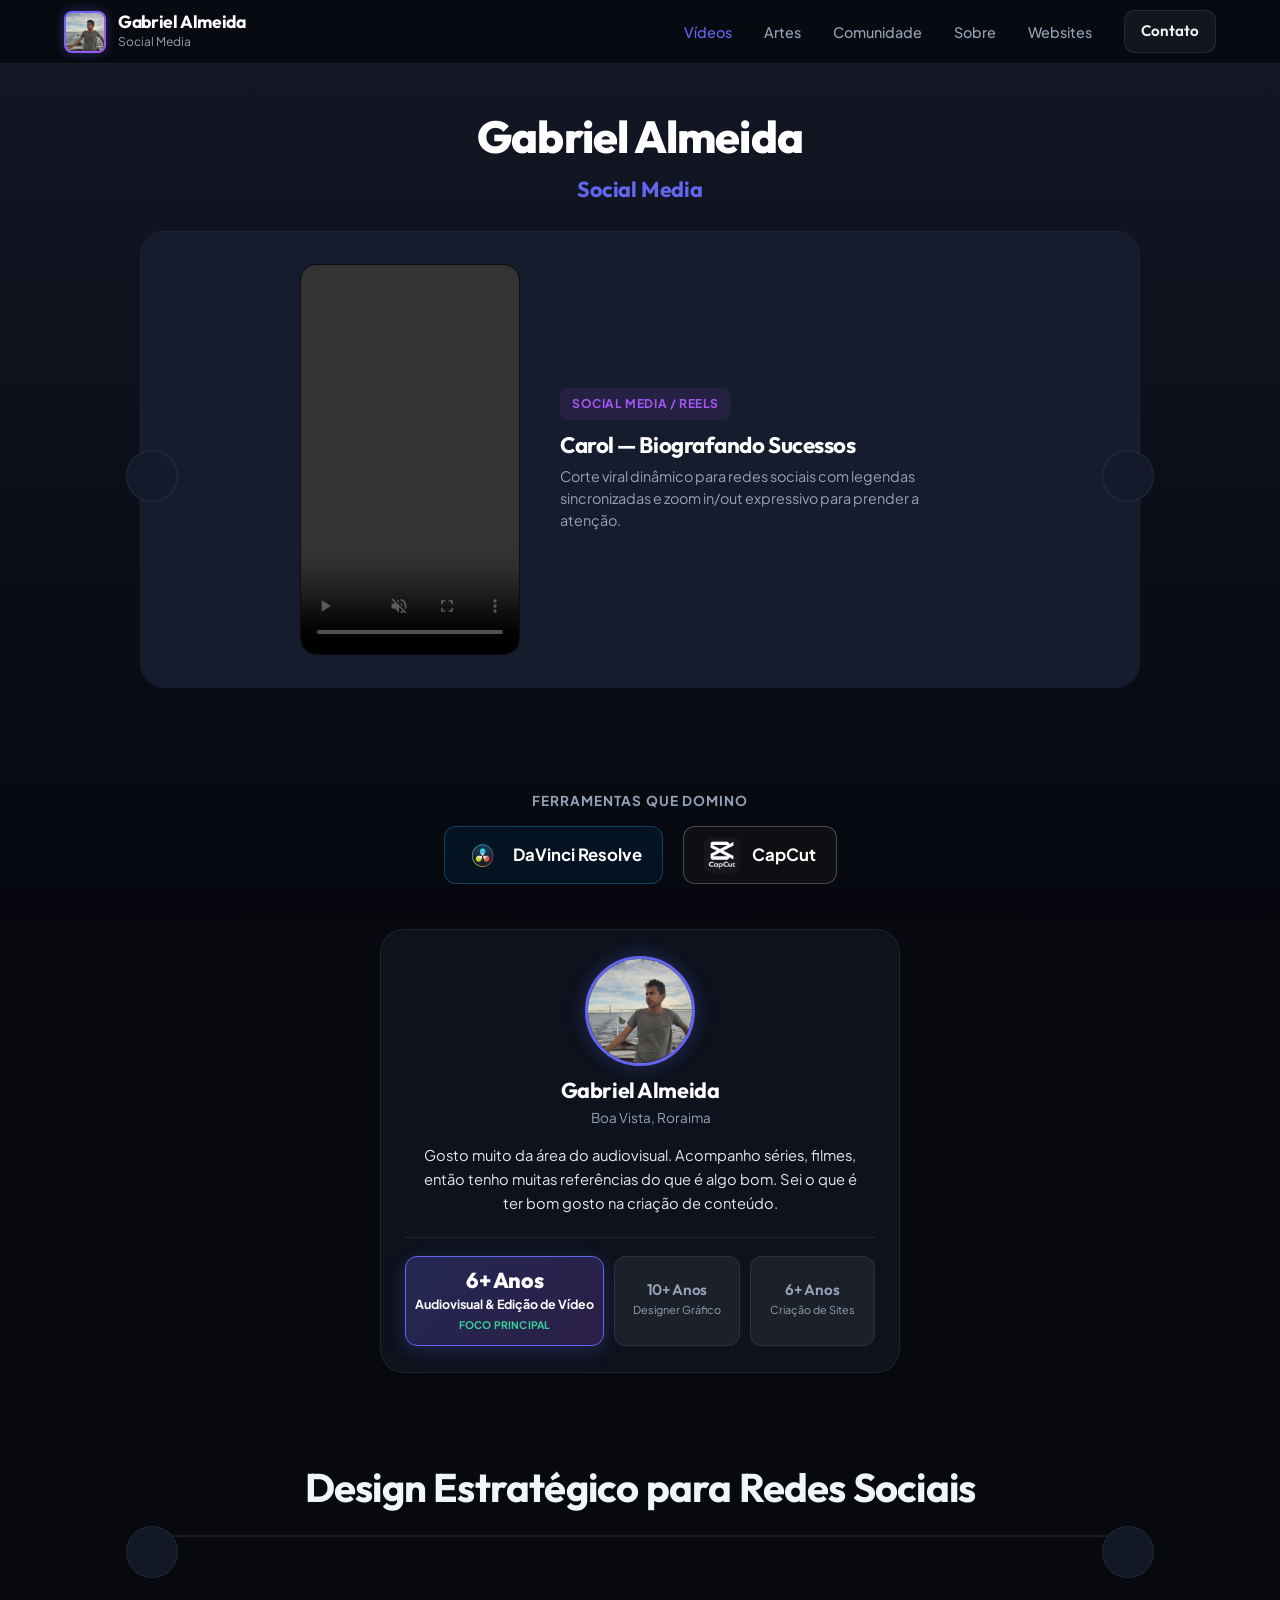
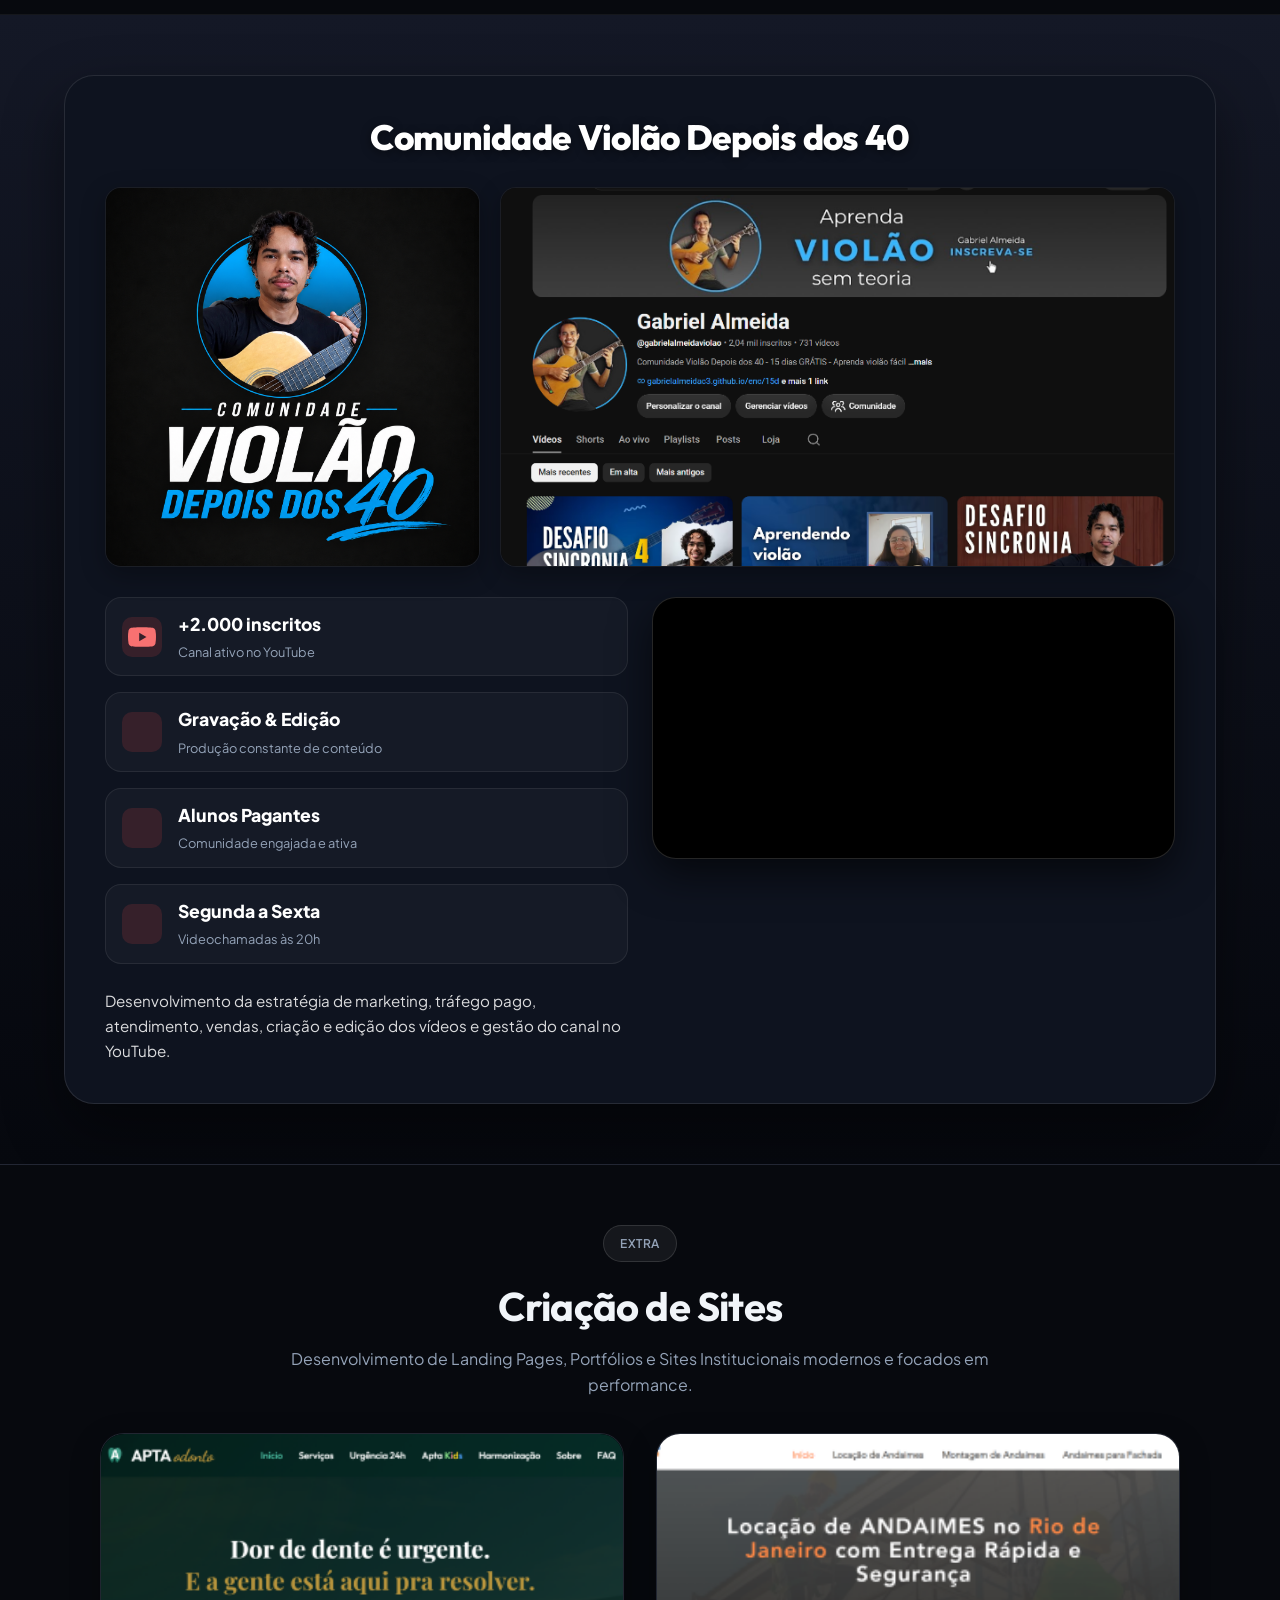
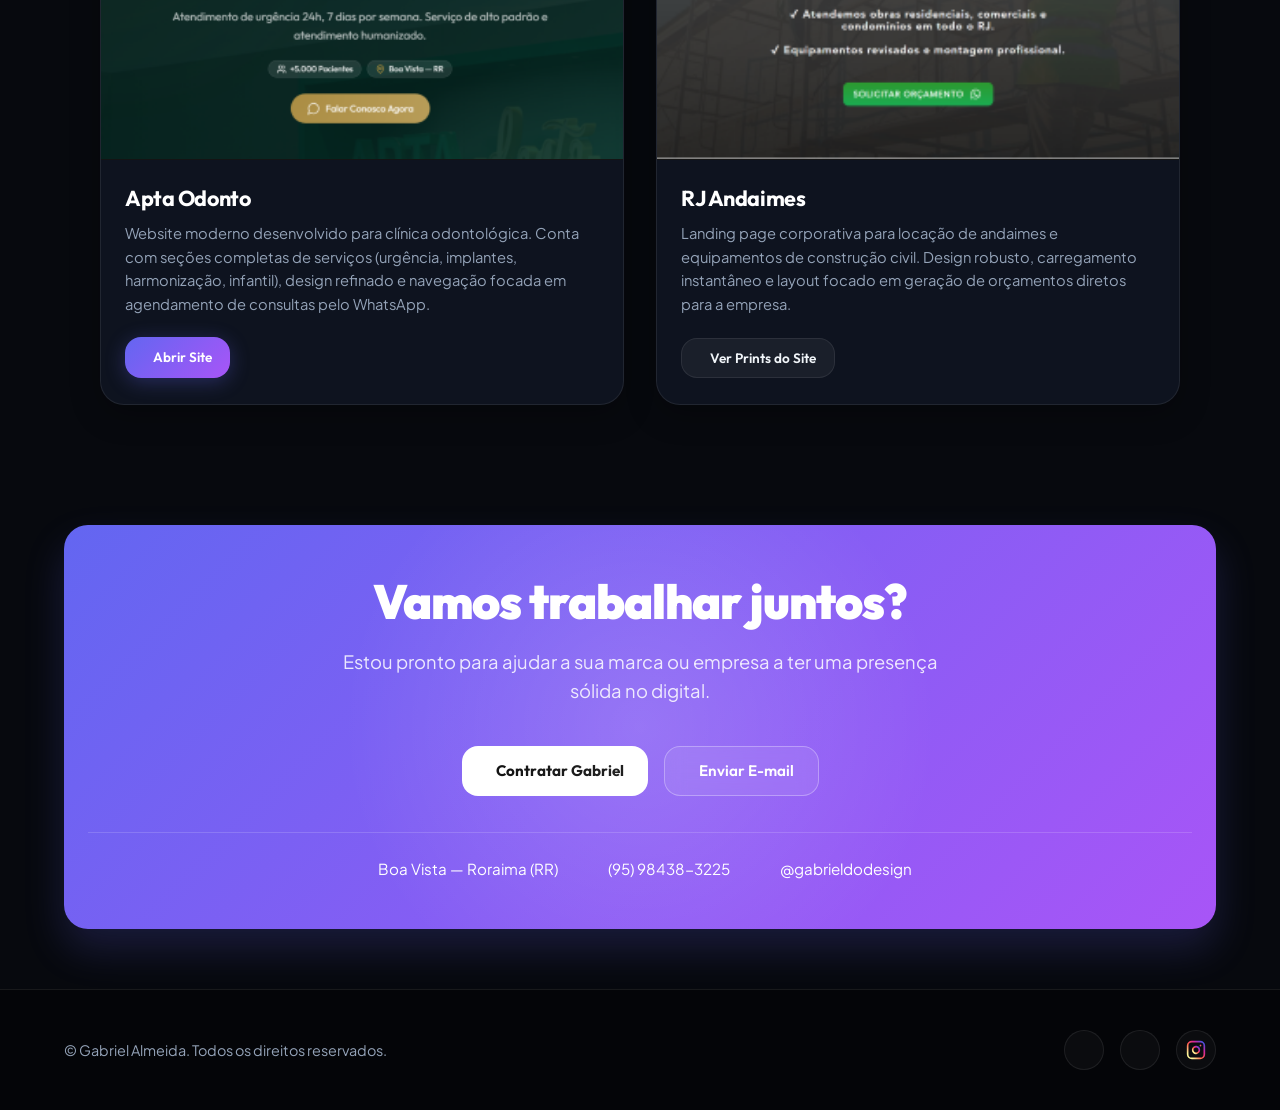
==== commit 04192782: "Atualizacao completa do portfolio Gabriel Almeida" ====
--- a/social-media/index.html
+++ b/social-media/index.html
@@ -26,9 +26,11 @@
 
     <!-- ==================== HEADER ==================== -->
     <header id="header">
-        <div class="container header-container">
-            <a href="#" class="logo">
-                <div class="logo-badge">GA</div>
+        <div class="container nav-container">
+            <a href="../index.html" class="logo">
+                <div class="logo-icon">
+                    <img src="../gabriel_avatar.jpg" alt="Gabriel Almeida">
+                </div>
                 <div class="logo-text">
                     <h3>Gabriel Almeida</h3>
                     <p>Social Media</p>
@@ -36,12 +38,11 @@
             </a>
 
             <ul class="nav-menu" id="navMenu">
-                <li><a href="#videos" class="nav-link active" style="font-weight: 700; color: #fff;">Vídeos (Principal)</a></li>
-                <li><a href="#design" class="nav-link">Artes / Social Media</a></li>
-                <li><a href="#comunidade" class="nav-link" style="color: #f87171;">Comunidade</a></li>
+                <li><a href="#videos" class="nav-link active">Vídeos</a></li>
+                <li><a href="#design" class="nav-link">Artes</a></li>
+                <li><a href="#comunidade" class="nav-link" >Comunidade</a></li>
                 <li><a href="#sobre" class="nav-link">Sobre</a></li>
-                <li><a href="#web" class="nav-link" style="opacity: 0.85; font-size: 0.88rem;">Websites <span
-                            style="font-size: 0.7rem; opacity: 0.7; font-weight: 400; padding: 2px 6px; background: rgba(255,255,255,0.08); border-radius: 4px; margin-left: 2px;">Extra</span></a>
+                <li><a href="#web" class="nav-link">Websites</a>
                 </li>
                 <li><a href="#contato" class="btn btn-secondary"
                         style="padding: 8px 16px; border-radius: 10px;">Contato</a></li>
@@ -66,16 +67,7 @@
 <!-- ==================== PORTFOLIO: VIDEOS ==================== -->
     <section class="videos-section" id="videos">
         <div class="container">
-            <div class="section-header" style="margin-bottom: 24px;">
-                <div class="badge"
-                    style="background: rgba(255,255,255,0.06); color: var(--text-muted); border-color: rgba(255,255,255,0.12);">
-                    Portfólio Audiovisual Principal
-                </div>
-                <h2>Edição de Vídeos</h2>
-                <p style="font-size: 0.88rem; color: var(--text-muted);">
-                    Cortes virais com hooks magnéticos, vídeos para YouTube e comerciais de alto impacto.
-                </p>
-            </div>
+            
 
             <div class="carousel-outer">
                 <button class="nav-btn nav-btn-prev" id="videoPrev" aria-label="Vídeo Anterior">
@@ -226,7 +218,7 @@
                     <!-- DaVinci Resolve -->
                     <div
                         style="display: flex; align-items: center; gap: 12px; background: rgba(0, 30, 54, 0.5); border: 1px solid rgba(49, 168, 255, 0.3); border-radius: 12px; padding: 10px 20px;">
-                        <img src="../imagens/davinci.png" alt="DaVinci Resolve"
+                        <img src="../davinci.webp" alt="DaVinci Resolve"
                             style="width: 36px; height: 36px; object-fit: contain;">
                         <span style="font-size: 1.05rem; color: #fff; font-weight: 700;">DaVinci Resolve</span>
                     </div>
@@ -234,7 +226,7 @@
                     <!-- CapCut -->
                     <div
                         style="display: flex; align-items: center; gap: 12px; background: rgba(20, 20, 20, 0.6); border: 1px solid rgba(255, 255, 255, 0.25); border-radius: 12px; padding: 10px 20px;">
-                        <img src="../imagens/capcut.png" alt="CapCut"
+                        <img src="../capcut.webp" alt="CapCut"
                             style="width: 36px; height: 36px; object-fit: contain;">
                         <span style="font-size: 1.05rem; color: #fff; font-weight: 700;">CapCut</span>
                     </div>
@@ -264,119 +256,133 @@
                     Gosto muito da área do audiovisual. Acompanho séries, filmes, então tenho muitas referências do que é algo bom. Sei o que é ter bom gosto na criação de conteúdo.
                 </p>
 
-                <!-- Cards de estatísticas com hierarquia e destaque em Edição de Vídeo -->
-                <div class="hero-stats-video">
-                    <div class="stat-highlight-main">
-                        <span class="num">6+ anos</span>
-                        <span class="label">de Edição de Vídeo & Audiovisual</span>
-                    </div>
-                    <div class="stat-card-clean">
-                        <span class="num">+100</span>
-                        <span class="label">Projetos Entregues</span>
-                    </div>
-                    <div class="stat-card-clean">
-                        <span class="num">100%</span>
-                        <span class="label">Foco em Retenção</span>
-                    </div>
-                </div>
+                <!-- Cards de estatsticas com hierarquia clara -->
+                <div class="hero-stats"
+                    style="padding-top: 18px; border-top: 1px solid var(--border-color); display: grid; grid-template-columns: 1.35fr 0.85fr 0.85fr; gap: 10px; align-items: stretch; text-align: center;">
+                    
+                    <!-- Card 1: Destaque Principal -->
+                    <div class="stat-item stat-featured"
+                        style="background: linear-gradient(135deg, rgba(99, 102, 241, 0.25) 0%, rgba(168, 85, 247, 0.2) 100%); border: 1.5px solid var(--accent-primary); border-radius: 12px; padding: 12px 6px; box-shadow: 0 4px 18px rgba(99, 102, 241, 0.25); display: flex; flex-direction: column; justify-content: center;">
+                        <h4 style="font-size: 1.35rem; color: #fff; font-weight: 800; line-height: 1.1;">6+ Anos</h4>
+                        <p style="font-size: 0.78rem; color: #fff; font-weight: 700; margin: 2px 0;">Audiovisual & Edição de Vídeo</p>
+                        <span style="font-size: 0.65rem; color: #34d399; font-weight: 700; letter-spacing: 0.02em;">FOCO PRINCIPAL</span>
+                    </div>
+
+                    <!-- Card 2: Secundrio / Extra -->
+                    <div class="stat-item"
+                        style="background: rgba(255, 255, 255, 0.06); border: 1px solid var(--border-color); border-radius: 12px; padding: 10px 4px;  display: flex; flex-direction: column; justify-content: center;">
+                        <h4 style="font-size: 0.95rem; color: var(--text-muted); font-weight: 600; line-height: 1.1;">10+ Anos</h4>
+                          <p style="font-size: 0.68rem; color: var(--text-muted); margin: 2px 0;">Designer Gráfico</p>
+                    </div>
+
+                    <!-- Card 3: Secundrio / Extra -->
+                    <div class="stat-item"
+                        style="background: rgba(255, 255, 255, 0.06); border: 1px solid var(--border-color); border-radius: 12px; padding: 10px 4px;  display: flex; flex-direction: column; justify-content: center;">
+                        <h4 style="font-size: 0.95rem; color: var(--text-muted); font-weight: 600; line-height: 1.1;">6+ Anos</h4>
+                          <p style="font-size: 0.68rem; color: var(--text-muted); margin: 2px 0;">Criação de Sites</p>
+                    </div>
+
+                </div>
+        </div>
+    </section>
+    
+    <!-- ==================== PORTFOLIO: DESIGN PARA REDES SOCIAIS ==================== -->
+    <section class="design-section" id="design" style="padding: 40px 0 45px; background: transparent;">
+        <div class="container">
+            <div class="section-header" style="margin-bottom: 24px;">
+                <h2>Design Estratégico para Redes Sociais</h2>
+            </div>
+
+            <div class="carousel-outer">
+                <button class="nav-btn nav-btn-prev" id="designPrev" aria-label="Arte Anterior">
+                    <i data-lucide="chevron-left"></i>
+                </button>
+                <div class="carousel-viewport">
+                    <div class="carousel-track" id="designTrack">
+                        <!-- Cards gerados via JS -->
+                    </div>
+                </div>
+                <button class="nav-btn nav-btn-next" id="designNext" aria-label="Próxima Arte">
+                    <i data-lucide="chevron-right"></i>
+                </button>
+
+                <div class="carousel-dots" id="designDots"></div>
             </div>
         </div>
     </section>
-    <!-- ==================== PORTFOLIO: DESIGN PARA REDES SOCIAIS ==================== -->
-    <section class="design-section" id="design" style="padding: 40px 0 45px; background: transparent;">
-        <div class="container">
-            <div class="section-header" style="text-align: center; margin-bottom: 24px;">
-                <h2>Design Estratégico para Redes Sociais</h2>
-            </div>
-
-        
-            
-                <div class="carousel-outer">
-                    <button class="nav-btn nav-btn-prev" id="designPrev" aria-label="Arte Anterior">
-                        <i data-lucide="chevron-left"></i>
-                    </button>
-                    <div class="carousel-viewport">
-                        <div class="carousel-track" id="designTrack">
-
-                            <!-- Cards gerados via JS dinamicamente no final para melhor organização -->
-
-                        </div>
-                    </div>
-                    <button class="nav-btn nav-btn-next" id="designNext" aria-label="Próxima Arte">
-                        <i data-lucide="chevron-right"></i>
-                    </button>
-
-                    <div class="carousel-dots" id="designDots"></div>
-                </div>
-            </div>
-        </section>
-    </div>
-
-        <!-- ==================== CASE DE SUCESSO: COMUNIDADE ONLINE DE VIOLÃO ==================== -->
+
+    <!-- ==================== CASE DE SUCESSO: COMUNIDADE ONLINE DE VIOLÃO ==================== -->
     <section class="community-section" id="comunidade">
         <div class="container">
             <div class="community-card-main">
                 <div style="text-align: center; margin-bottom: 28px;">
-                    <div class="badge badge-community" style="margin-bottom: 12px;">
-                        <i data-lucide="award"></i> Case de Sucesso
-                    </div>
-                    <h2>Comunidade Violão Depois dos 40</h2>
+                    <h2 style="font-size: 2.2rem; font-weight: 800; color: #fff; text-shadow: 0 2px 10px rgba(0,0,0,0.5);">Comunidade Violão Depois dos 40</h2>
                 </div>
 
                 <!-- Duas imagens lado a lado na mesma linha -->
                 <div class="community-two-images-grid">
-                    <div class="img-card">
-                        <img src="../imagens/comunidade_vd40.png" alt="Comunidade VD 40" loading="lazy">
-                    </div>
-                    <div class="img-card">
-                        <img src="../imagens/violao_depois_dos_40.png" alt="Violão Depois dos 40" loading="lazy">
-                    </div>
-                </div>
-
-                <!-- Vídeo em Looping -->
-                <div class="community-loop-video-container">
-                    <video src="../videos/video.mp4" autoplay loop muted playsinline></video>
-                </div>
-
-                <!-- Grid com 4 Bloquinhos de Métricas -->
-                <div class="community-stats-grid">
-                    <div class="stat-box">
-                        <div class="stat-icon"><i data-lucide="youtube"></i></div>
-                        <span class="stat-number">+2.000</span>
-                        <span class="stat-label">Canal no YouTube com +2k inscritos</span>
-                    </div>
-                    <div class="stat-box">
-                        <div class="stat-icon"><i data-lucide="clapperboard"></i></div>
-                        <span class="stat-number">Gravação & Edição</span>
-                        <span class="stat-label">Gravação e edição constante de vídeos</span>
-                    </div>
-                    <div class="stat-box">
-                        <div class="stat-icon"><i data-lucide="users"></i></div>
-                        <span class="stat-number">Comunidade Ativa</span>
-                        <span class="stat-label">Comunidade de alunos pagantes</span>
-                    </div>
-                    <div class="stat-box">
-                        <div class="stat-icon"><i data-lucide="calendar"></i></div>
-                        <span class="stat-number">Seg a Sex</span>
-                        <span class="stat-label">Videochamadas e encontros diários</span>
-                    </div>
-                </div>
-
-                <!-- Texto Resumo -->
-                <p class="community-summary-text">
-                    Aplico diariamente a criação, gravação e edição de conteúdo aliada à retenção e gestão contínua de alunos em uma comunidade ativa com encontros ao vivo todos os dias.
-                </p>
+                    <div class="img-card img-square">
+                        <img src="../comunidade vd40.png" alt="Comunidade VD 40" loading="lazy">
+                    </div>
+                    <div class="img-card img-rect">
+                        <img src="../violaodepoisdos40.png" alt="Violão Depois dos 40" loading="lazy">
+                    </div>
+                </div>
+
+                <!-- Duas colunas: Informações e Vídeo -->
+                <div class="community-content-grid">
+                    <div class="community-info-left">
+                        <div class="community-stats-list">
+                            <div class="stat-box-row">
+                                <div class="stat-icon"><svg width="32px" height="32px" viewBox="0 0 32 32" id="icon" xmlns="http://www.w3.org/2000/svg" fill="currentColor"><defs><style>.cls-1{fill:none;}</style></defs><title>logo--youtube</title><path d="M29.41,9.26a3.5,3.5,0,0,0-2.47-2.47C24.76,6.2,16,6.2,16,6.2s-8.76,0-10.94.59A3.5,3.5,0,0,0,2.59,9.26,36.13,36.13,0,0,0,2,16a36.13,36.13,0,0,0,.59,6.74,3.5,3.5,0,0,0,2.47,2.47C7.24,25.8,16,25.8,16,25.8s8.76,0,10.94-.59a3.5,3.5,0,0,0,2.47-2.47A36.13,36.13,0,0,0,30,16,36.13,36.13,0,0,0,29.41,9.26ZM13.2,20.2V11.8L20.47,16Z"/><rect id="_Transparent_Rectangle_" data-name="&lt;Transparent Rectangle&gt;" class="cls-1" width="32" height="32"/></svg></div>
+                                <div>
+                                    <span class="stat-number">+2.000 inscritos</span>
+                                    <span class="stat-label">Canal ativo no YouTube</span>
+                                </div>
+                            </div>
+                            <div class="stat-box-row">
+                                <div class="stat-icon"><i data-lucide="clapperboard"></i></div>
+                                <div>
+                                    <span class="stat-number">Gravação & Edição</span>
+                                    <span class="stat-label">Produção constante de conteúdo</span>
+                                </div>
+                            </div>
+                            <div class="stat-box-row">
+                                <div class="stat-icon"><i data-lucide="users"></i></div>
+                                <div>
+                                    <span class="stat-number">Alunos Pagantes</span>
+                                    <span class="stat-label">Comunidade engajada e ativa</span>
+                                </div>
+                            </div>
+                            <div class="stat-box-row">
+                                <div class="stat-icon"><i data-lucide="calendar"></i></div>
+                                <div>
+                                    <span class="stat-number">Segunda a Sexta</span>
+                                    <span class="stat-label">Videochamadas às 20h</span>
+                                </div>
+                            </div>
+                        </div>
+                        <p class="community-summary-text">
+                            Desenvolvimento da estratégia de marketing, tráfego pago, atendimento, vendas, criação e edição dos vídeos e gestão do canal no YouTube.
+                        </p>
+                    </div>
+                    <div class="community-video-right">
+                        <div class="community-loop-video-container">
+                            <video src="../video.mp4" autoplay loop muted playsinline></video>
+                        </div>
+                    </div>
+                </div>
             </div>
         </div>
     </section>
-<!-- ==================== PORTFOLIO: WEBSITES (SERVIÇO COMPLEMENTAR) ==================== -->
+
+    <!-- ==================== WEBSITES ==================== -->
     <section class="web-section" id="web">
         <div class="container">
-            <div class="section-header" style="margin-bottom: 24px;">
+            <div class="section-header">
+                <div class="badge" style="background: rgba(255,255,255,0.06); color: var(--text-muted); border-color: rgba(255,255,255,0.12);">Extra</div>
                 <h2>Criação de Sites</h2>
-                <p style="font-size: 0.88rem; color: var(--text-muted);">
-                    Sistemas responsivos focados em carregamento rápido, estética moderna e alta conversão.
-                </p>
+                <p>Desenvolvimento de Landing Pages, Portfólios e Sites Institucionais modernos e focados em performance.</p>
             </div>
 
             <div class="web-grid">
@@ -422,13 +428,13 @@
     </section>
 
     <!-- ==================== CONTACT ==================== -->
+
     <section class="contact" id="contato">
         <div class="container">
             <div class="contact-card">
                 <div class="contact-glow"></div>
                 <h2>Vamos trabalhar juntos?</h2>
-                <p>Estou pronto para criar designs de alto impacto para sua marca ou empresa, além de oferecer serviços
-                    adicionais de edição de vídeo e desenvolvimento web.</p>
+                <p>Estou pronto para ajudar a sua marca ou empresa a ter uma presença sólida no digital.</p>
 
                 <div class="contact-actions">
                     <a href="https://wa.me/5595984383225?text=Olá%20Gabriel,%20vi%20seu%20portfólio%20e%20gostaria%20de%20um%20orçamento."
@@ -492,6 +498,8 @@
     <!-- Lightbox de Design Gráfico & Prints de Sites -->
     <div class="modal-overlay" id="designLightbox">
         <button class="modal-close-btn" onclick="closeLightbox()"><i data-lucide="x"></i></button>
+        <button class="lightbox-nav-btn nav-btn-prev" onclick="prevLightboxImage(event)"><i data-lucide="chevron-left"></i></button>
+        <button class="lightbox-nav-btn nav-btn-next" onclick="nextLightboxImage(event)"><i data-lucide="chevron-right"></i></button>
         <div class="lightbox-main-container">
             <div class="lightbox-view-area" id="lightboxViewArea">
                 <div class="lightbox-image-wrapper" id="lightboxImageWrapper">
@@ -514,34 +522,25 @@
     <script>
         // Projetos de Design Gráfico Agrupados (Reordenados conforme solicitação)
         const projects = [
-            // 1. LOGOS NO INÍCIO
-            {
-                title: "Criação de Logotipo — Aura Divina",
-                tag: "Branding / Logotipos",
-                desc: "Logo minimalista desenhado com formas suaves de borboleta e tipografia refinada para e-commerce de moda feminina.",
-                images: ["../imagens/2026-03-12_21-05-10_UTC.jpg"]
-            },
-            {
+        {
                 title: "Criação de Logotipo — MR Formaturas",
                 tag: "Branding / Logotipos",
                 desc: "Identidade visual corporativa elegante combinando elementos dourados, chapéu de formatura e louros da vitória.",
                 images: ["../imagens/2026-03-12_20-32-26_UTC.jpg"]
             },
-            {
+        {
+                title: "Divulgação de Podcast — Roberta Acioly",
+                tag: "Marketing Político / Story",
+                desc: "Design de Story em formato vertical (9:16) desenvolvido para a divulgação do Podcast Orgulho de ser UERR com a participação da senadora Roberta Acioly.",
+                images: ["../imagens/capa podcast UERR story  (4).png"]
+            },
+        {
                 title: "Criação de Logotipo — Doce Açaí",
                 tag: "Branding / Logotipos",
                 desc: "Design divertido de logotipo criado para uma gelateria gourmet com traços coloridos e visual atraente.",
                 images: ["../imagens/2026-02-28_21-00-31_UTC.jpg"]
             },
-            {
-                title: "Identidade Visual — Aluno Ouro 2025",
-                tag: "Branding / Eventos",
-                desc: "Marca oficial e selo tridimensional dourado desenvolvidos para premiação escolar anual.",
-                images: ["../imagens/2026-02-28_20-59-21_UTC.jpg"]
-            },
-
-            // 2. CAMPANHA CARROSSEL COMO SEGUNDO
-            {
+        {
                 title: "Campanha de Carrossel — Regina 300",
                 tag: "Marketing Político / Feed",
                 desc: "Design de carrossel informativo criado para redes sociais na campanha para o Senado da candidata Regina 300.",
@@ -551,17 +550,13 @@
                     "../imagens/2026-08-17_13-21-26_UTC_7.jpg"
                 ]
             },
-
-            // 3. DIVULGAÇÃO DO PODCAST
-            {
-                title: "Divulgação de Podcast — Roberta Acioly",
-                tag: "Marketing Político / Story",
-                desc: "Design de Story em formato vertical (9:16) desenvolvido para a divulgação do Podcast Orgulho de ser UERR com a participação da senadora Roberta Acioly.",
-                images: ["../imagens/capa podcast UERR story  (4).png"]
+        {
+                title: "Criação de Logotipo — Aura Divina",
+                tag: "Branding / Logotipos",
+                desc: "Logo minimalista desenhado com formas suaves de borboleta e tipografia refinada para e-commerce de moda feminina.",
+                images: ["../imagens/2026-03-12_21-05-10_UTC.jpg"]
             },
-
-            // 4. CAPAS REELS
-            {
+        {
                 title: "Identidade de Conteúdo — Reels Cecília",
                 tag: "Social Media / Reels",
                 desc: "Coleção de capas minimalistas e refinadas para vídeos de Reels da Cecília, apresentando alta consistência visual, tipografia expressiva e contraste tonal.",
@@ -576,27 +571,19 @@
                     "../imagens/capa cec 11.png"
                 ]
             },
-
-            // DEMAIS PROJETOS
-            {
+        {
+                title: "Identidade Visual — Aluno Ouro 2025",
+                tag: "Branding / Eventos",
+                desc: "Marca oficial e selo tridimensional dourado desenvolvidos para premiação escolar anual.",
+                images: ["../imagens/2026-02-28_20-59-21_UTC.jpg"]
+            },
+        {
                 title: "Figurinhas de WhatsApp — Regina 300",
                 tag: "Marketing Político / WhatsApp",
                 desc: "Conjunto de figurinhas (stickers) personalizadas e expressivas criadas para compartilhamento viral em grupos de WhatsApp na campanha para o Senado.",
                 images: ["../imagens/1.png"]
             },
-            {
-                title: "Campanha Conceitual — Roberta Acioly",
-                tag: "Marketing Político / Feed",
-                desc: "Post institucional para feed de redes sociais ('Minha missão é cuidar das pessoas') criado para a campanha da parlamentar Roberta Acioly.",
-                images: ["../imagens/sofa6 copy.png"]
-            },
-            {
-                title: "Mega Banner Eleitoral — Roberta Acioly",
-                tag: "Marketing Político / OOH",
-                desc: "Design de banner impresso de grande formato para campanhas eleitorais urbanas com foco em alta definição e legibilidade.",
-                images: ["../imagens/mega banner copy.png"]
-            },
-            {
+        {
                 title: "Retoque de Retratos e Tratamento de Pele",
                 tag: "Photoshop / Pós-Produção",
                 desc: "Trabalho detalhado de tratamento de imagem, luz, remoção de imperfeições da pele e pós-produção avançada em retratos corporativos no Photoshop.",
@@ -607,19 +594,31 @@
                     "../imagens/2026-03-12_21-07-33_UTC_2.jpg"
                 ]
             },
-            {
+        {
+                title: "Campanha Conceitual — Roberta Acioly",
+                tag: "Marketing Político / Feed",
+                desc: "Post institucional para feed de redes sociais ('Minha missão é cuidar das pessoas') criado para a campanha da parlamentar Roberta Acioly.",
+                images: ["../imagens/sofa6 copy.png"]
+            },
+        {
                 title: "Mockups de Estampas — VA Camiseteria",
                 tag: "Modelagem / Vestuário",
                 desc: "Apresentação e simulação tridimensional realista de designs de camisetas prontas para produção física.",
                 images: ["../imagens/2026-02-28_20-58-09_UTC.jpg"]
             },
-            {
+        {
+                title: "Mega Banner Eleitoral — Roberta Acioly",
+                tag: "Marketing Político / OOH",
+                desc: "Design de banner impresso de grande formato para campanhas eleitorais urbanas com foco em alta definição e legibilidade.",
+                images: ["../imagens/mega banner copy.png"]
+            },
+        {
                 title: "Capa de Carrossel de Instagram — Jaque Torres",
                 tag: "Social Media / Infoprodutos",
                 desc: "Design promocional e capa conceitual para carrossel de dicas de vendas de roupas online.",
                 images: ["../imagens/2026-02-28_20-13-40_UTC.jpg"]
             }
-        ];
+    ];
 
         // Inicializar Ícones Lucide
         lucide.createIcons();
@@ -993,12 +992,16 @@
             currentProjectIndex = null;
             currentLightboxProject = rjWebsiteData;
             openImgIdx = 0;
-            renderLightboxState();
-
+            
             const wasActive = designLightbox.classList.contains('active');
             designLightbox.classList.add('active');
             document.documentElement.classList.add('modal-open');
             document.body.classList.add('modal-open');
+            
+            // Render after the modal is visible to prevent layout glitches with scrollable containers
+            setTimeout(() => {
+                renderLightboxState();
+            }, 10);
 
             if (!wasActive) {
                 try {
@@ -1069,7 +1072,7 @@
         }
 
         // Navegação normal e fluida através das setas nativas
-        function nextLightboxImage() {
+        function nextLightboxImage(e) { if(e) e.stopPropagation();
             if (!currentLightboxProject) return;
             const project = currentLightboxProject;
             const total = Array.isArray(project.items) ? project.items.length : project.images.length;
@@ -1090,7 +1093,7 @@
             }
         }
 
-        function prevLightboxImage() {
+        function prevLightboxImage(e) { if(e) e.stopPropagation();
             if (!currentLightboxProject) return;
             const project = currentLightboxProject;
             const total = Array.isArray(project.items) ? project.items.length : project.images.length;
@@ -1252,4 +1255,4 @@
     </script>
 </body>
 
-</html>+</html>
--- a/social-media/style.css
+++ b/social-media/style.css
@@ -69,7 +69,7 @@
 .community-section {
     padding: 60px 0;
     position: relative;
-    background: radial-gradient(circle at 50% 20%, rgba(239, 68, 68, 0.08) 0%, rgba(14, 19, 31, 0.6) 70%);
+    background: linear-gradient(180deg, rgba(20, 24, 38, 1) 0%, #06080e 100%);
     border-top: 1px solid rgba(255, 255, 255, 0.06);
     border-bottom: 1px solid rgba(255, 255, 255, 0.06);
 }
@@ -194,3 +194,171 @@
         padding: 24px 18px;
     }
 }
+
+/* Update community grid layout */
+.community-two-images-grid {
+    display: grid;
+    grid-template-columns: 1fr 1fr;
+    gap: 16px;
+    margin-bottom: 24px;
+}
+
+.community-two-images-grid .img-card {
+    border-radius: var(--radius-lg);
+    overflow: hidden;
+    border: 1px solid rgba(255, 255, 255, 0.1);
+}
+
+.community-two-images-grid .img-card img {
+    width: 100%;
+    height: 100%;
+    object-fit: cover;
+    display: block;
+}
+
+.community-content-grid {
+    display: grid;
+    grid-template-columns: 1fr 1fr;
+    gap: 24px;
+    align-items: stretch;
+}
+
+@media (max-width: 860px) {
+    .community-content-grid {
+        grid-template-columns: 1fr;
+    }
+}
+
+
+.community-two-images-grid {
+    display: flex;
+    gap: 20px;
+    margin-bottom: 30px;
+}
+
+.community-two-images-grid .img-card {
+    border-radius: var(--radius-md);
+    border: 1px solid rgba(255, 255, 255, 0.08);
+    overflow: hidden;
+}
+
+.community-two-images-grid .img-square {
+    flex: 0 0 35%;
+    aspect-ratio: 1 / 1;
+}
+
+.community-two-images-grid .img-rect {
+    flex: 1;
+}
+
+.community-two-images-grid .img-card img {
+    width: 100%;
+    height: 100%;
+    object-fit: cover;
+}
+
+.community-stats-list {
+    display: flex;
+    flex-direction: column;
+    gap: 16px;
+    margin-bottom: 24px;
+}
+
+.stat-box-row {
+    display: flex;
+    align-items: center;
+    gap: 16px;
+    background: rgba(255, 255, 255, 0.03);
+    border: 1px solid rgba(255, 255, 255, 0.08);
+    border-radius: var(--radius-md);
+    padding: 12px 16px;
+    text-align: left;
+}
+
+.stat-box-row .stat-icon {
+    display: flex;
+    align-items: center;
+    justify-content: center;
+    width: 40px;
+    height: 40px;
+    border-radius: 10px;
+    background: rgba(239, 68, 68, 0.15);
+    color: #f87171;
+    flex-shrink: 0;
+}
+
+.stat-box-row .stat-number {
+    font-size: 1.1rem;
+    font-weight: 800;
+    color: #fff;
+    display: block;
+}
+
+.stat-box-row .stat-label {
+    font-size: 0.8rem;
+    color: var(--text-muted);
+}
+
+.community-summary-text {
+    font-size: 0.95rem;
+    color: rgba(255, 255, 255, 0.85);
+    line-height: 1.65;
+    text-align: left;
+}
+
+
+/* UNIFICAR FUNDO DOS BLOCOS INICIAIS */
+.hero-artes-combined {
+    background: linear-gradient(180deg, rgba(20, 24, 38, 1) 0%, #06080e 100%);
+    position: relative;
+}
+.hero-artes-combined .videos-section {
+    padding-top: 10px !important;
+    background: transparent !important;
+}
+.hero-artes-combined .hero-intro {
+    background: transparent !important;
+}
+.hero-artes-combined .hero-tools {
+    background: transparent !important;
+}
+
+/* COMUNIDADE BORDAS ARREDONDADAS E AJUSTES DE LAYOUT */
+.community-card-main {
+    border-radius: 30px !important;
+}
+
+/* BOTOES NAVEGACAO LIGHTBOX */
+.lightbox-nav-btn {
+    position: absolute;
+    top: 50%;
+    transform: translateY(-50%);
+    z-index: 1001;
+    background: rgba(255, 255, 255, 0.1);
+    backdrop-filter: blur(8px);
+    border: 1px solid rgba(255, 255, 255, 0.2);
+    color: #fff;
+    width: 48px;
+    height: 48px;
+    display: flex;
+    align-items: center;
+    justify-content: center;
+    border-radius: 50%;
+    cursor: pointer;
+    transition: var(--transition-fast);
+}
+.lightbox-nav-btn:hover {
+    background: rgba(255, 255, 255, 0.2);
+    transform: translateY(-50%) scale(1.1);
+}
+.lightbox-nav-btn.nav-btn-prev {
+    left: 20px;
+}
+.lightbox-nav-btn.nav-btn-next {
+    right: 20px;
+}
+@media (max-width: 768px) {
+    .lightbox-nav-btn {
+        display: none !important;
+    }
+}
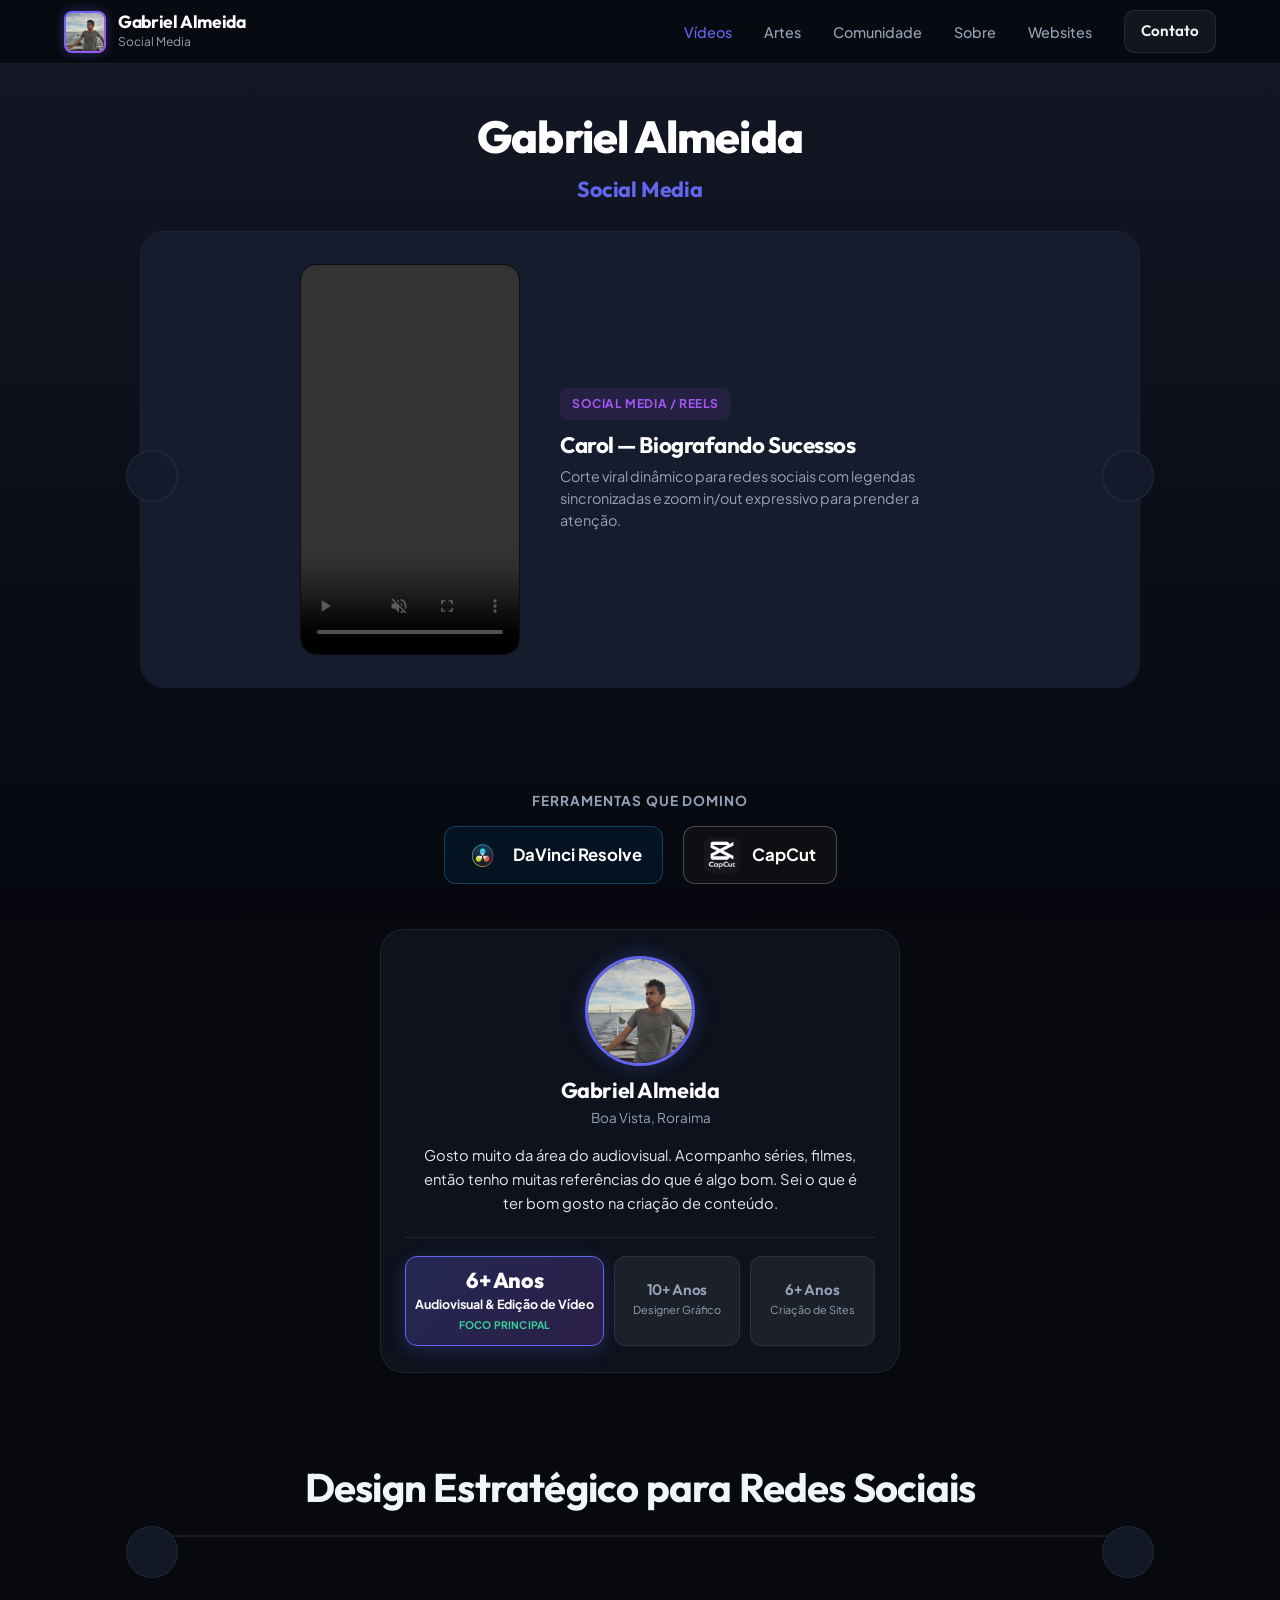
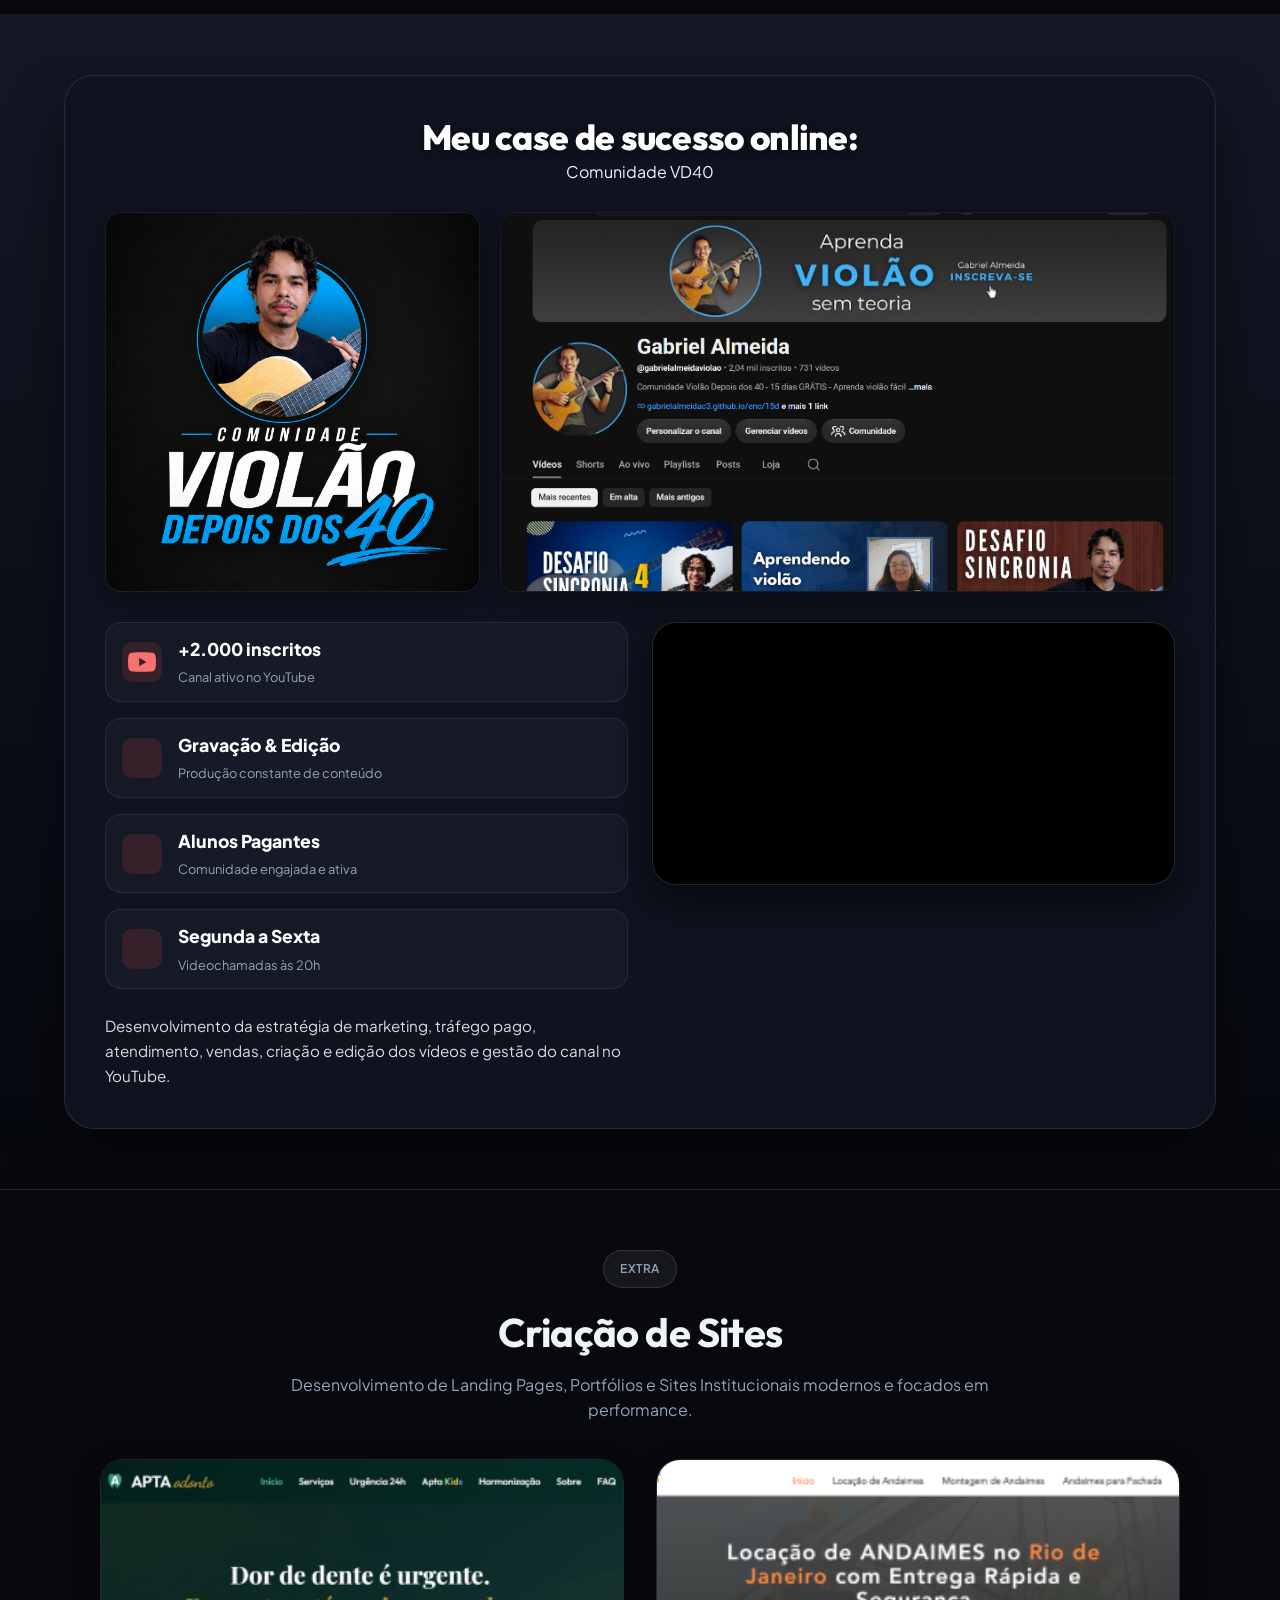
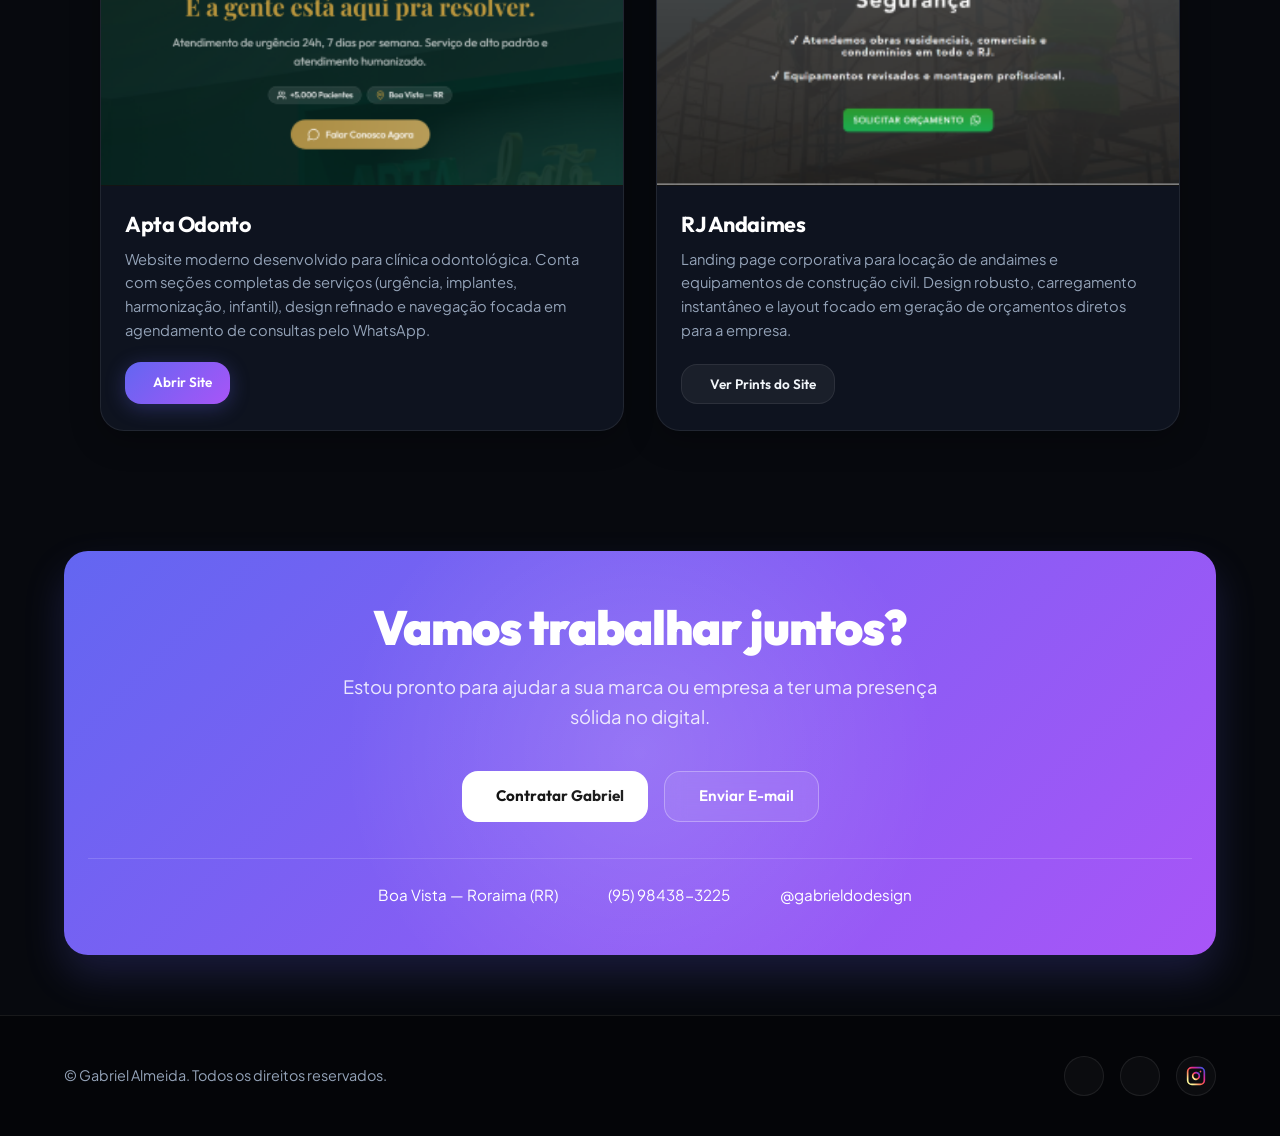
==== commit c8260632: "Atualizacao completa do portfolio Gabriel Almeida" ====
--- a/social-media/index.html
+++ b/social-media/index.html
@@ -316,7 +316,7 @@
         <div class="container">
             <div class="community-card-main">
                 <div style="text-align: center; margin-bottom: 28px;">
-                    <h2 style="font-size: 2.2rem; font-weight: 800; color: #fff; text-shadow: 0 2px 10px rgba(0,0,0,0.5);">Comunidade Violão Depois dos 40</h2>
+                    <h2 style="font-size: 2.2rem; font-weight: 800; color: #fff; text-shadow: 0 2px 10px rgba(0,0,0,0.5);">Meu case de sucesso online:</h2></h3>Comunidade VD40</h3>
                 </div>
 
                 <!-- Duas imagens lado a lado na mesma linha -->
